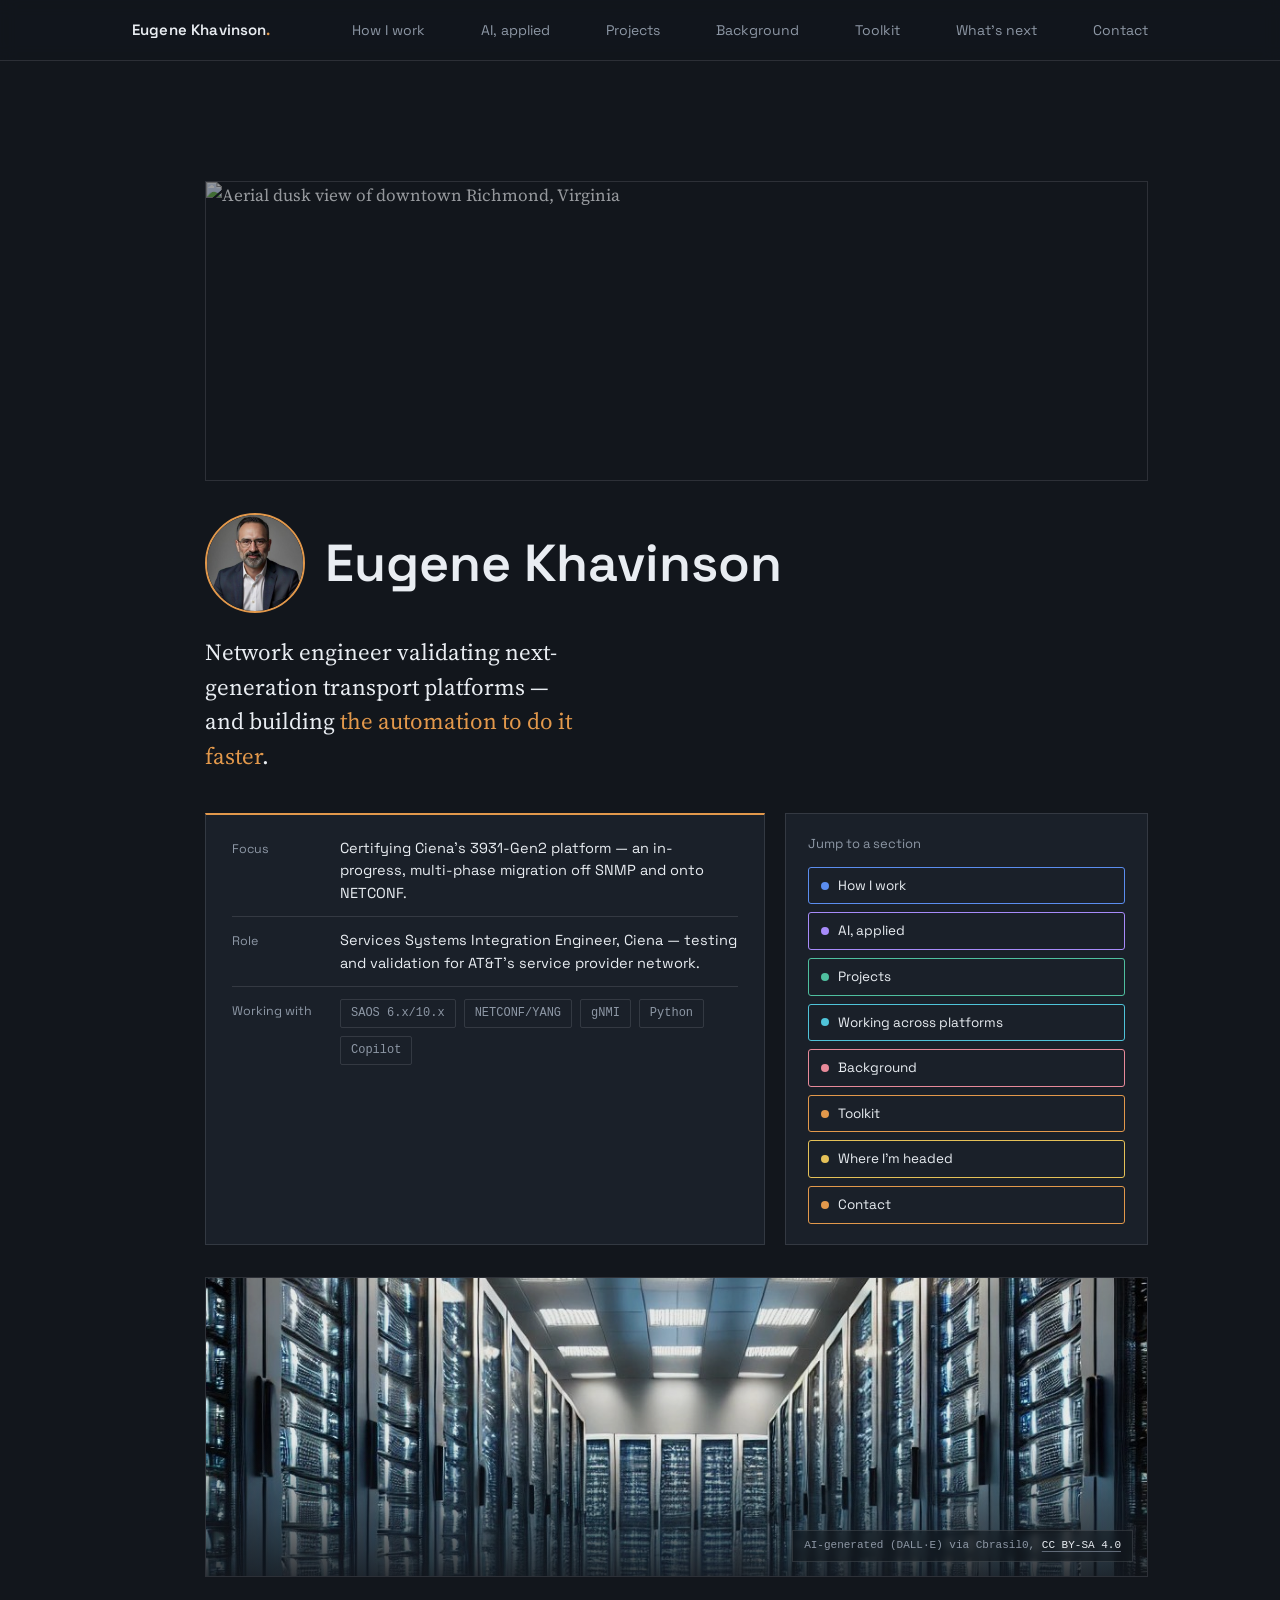
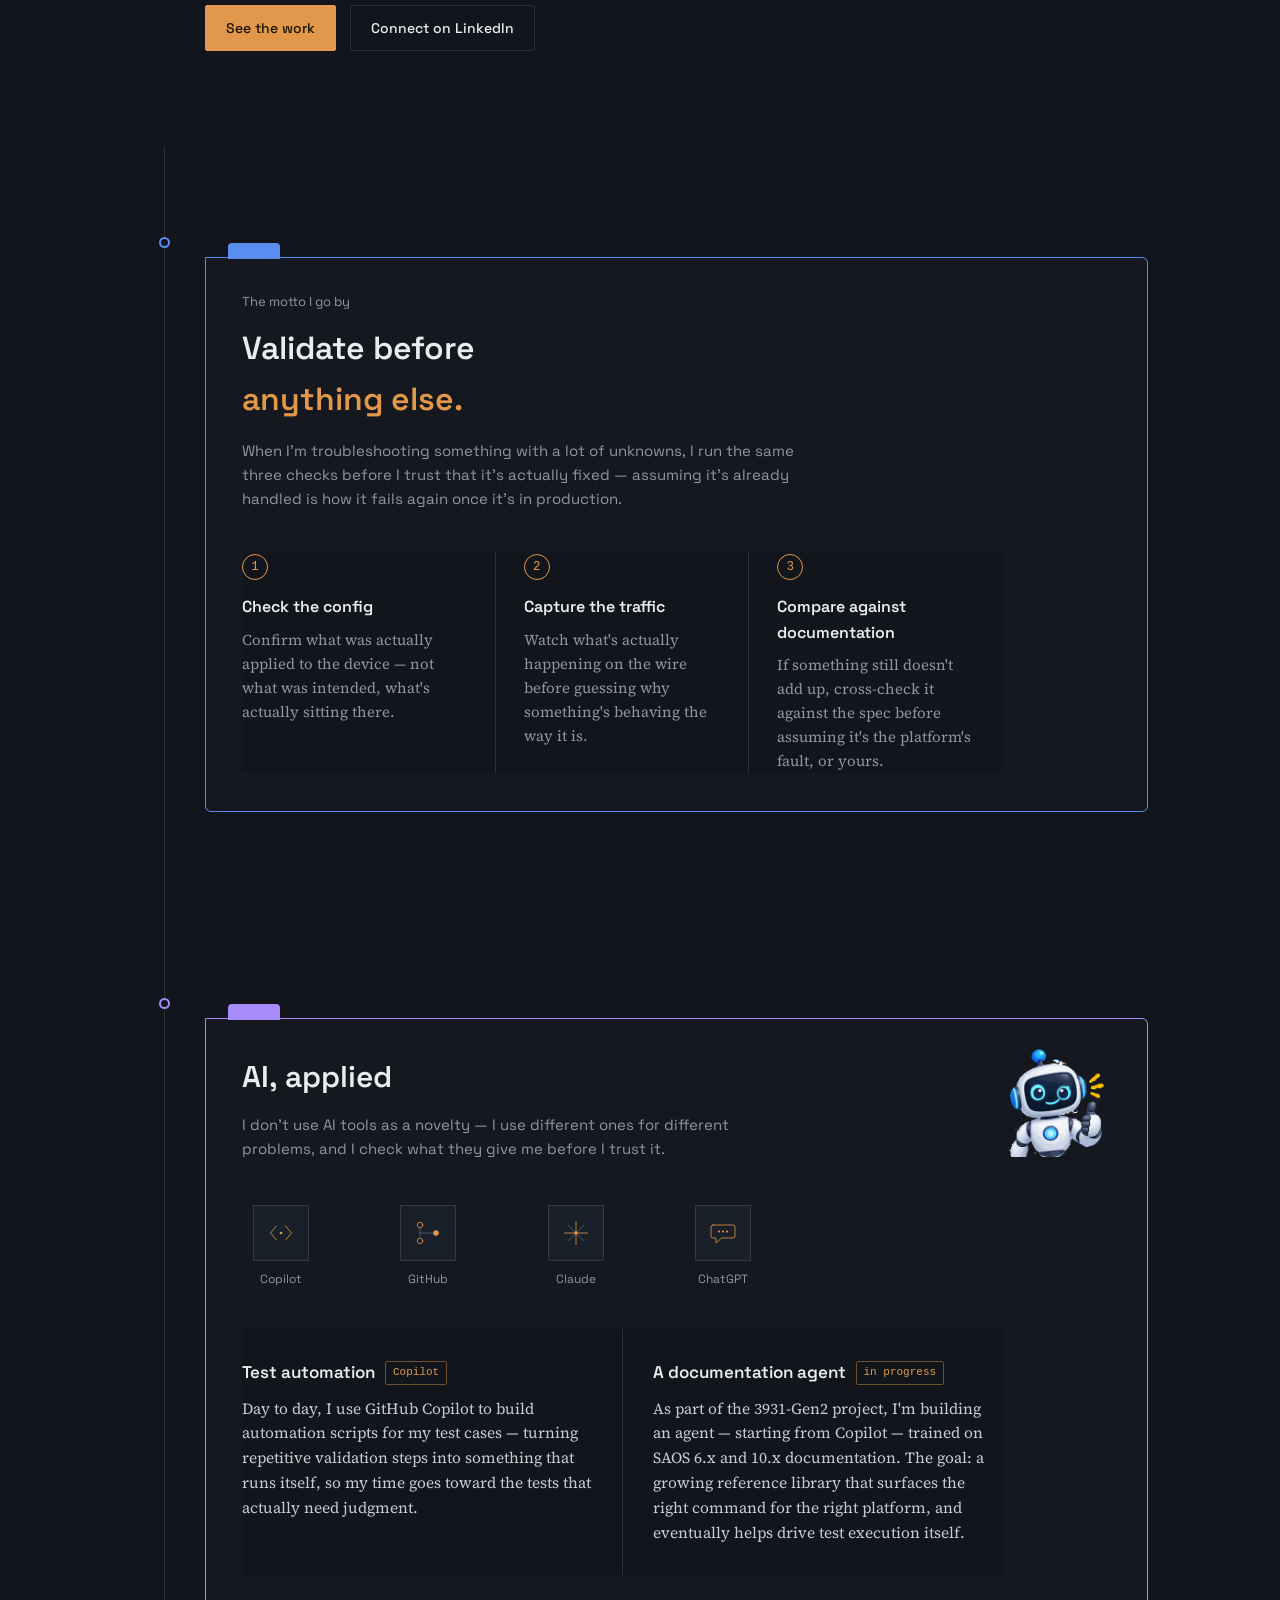
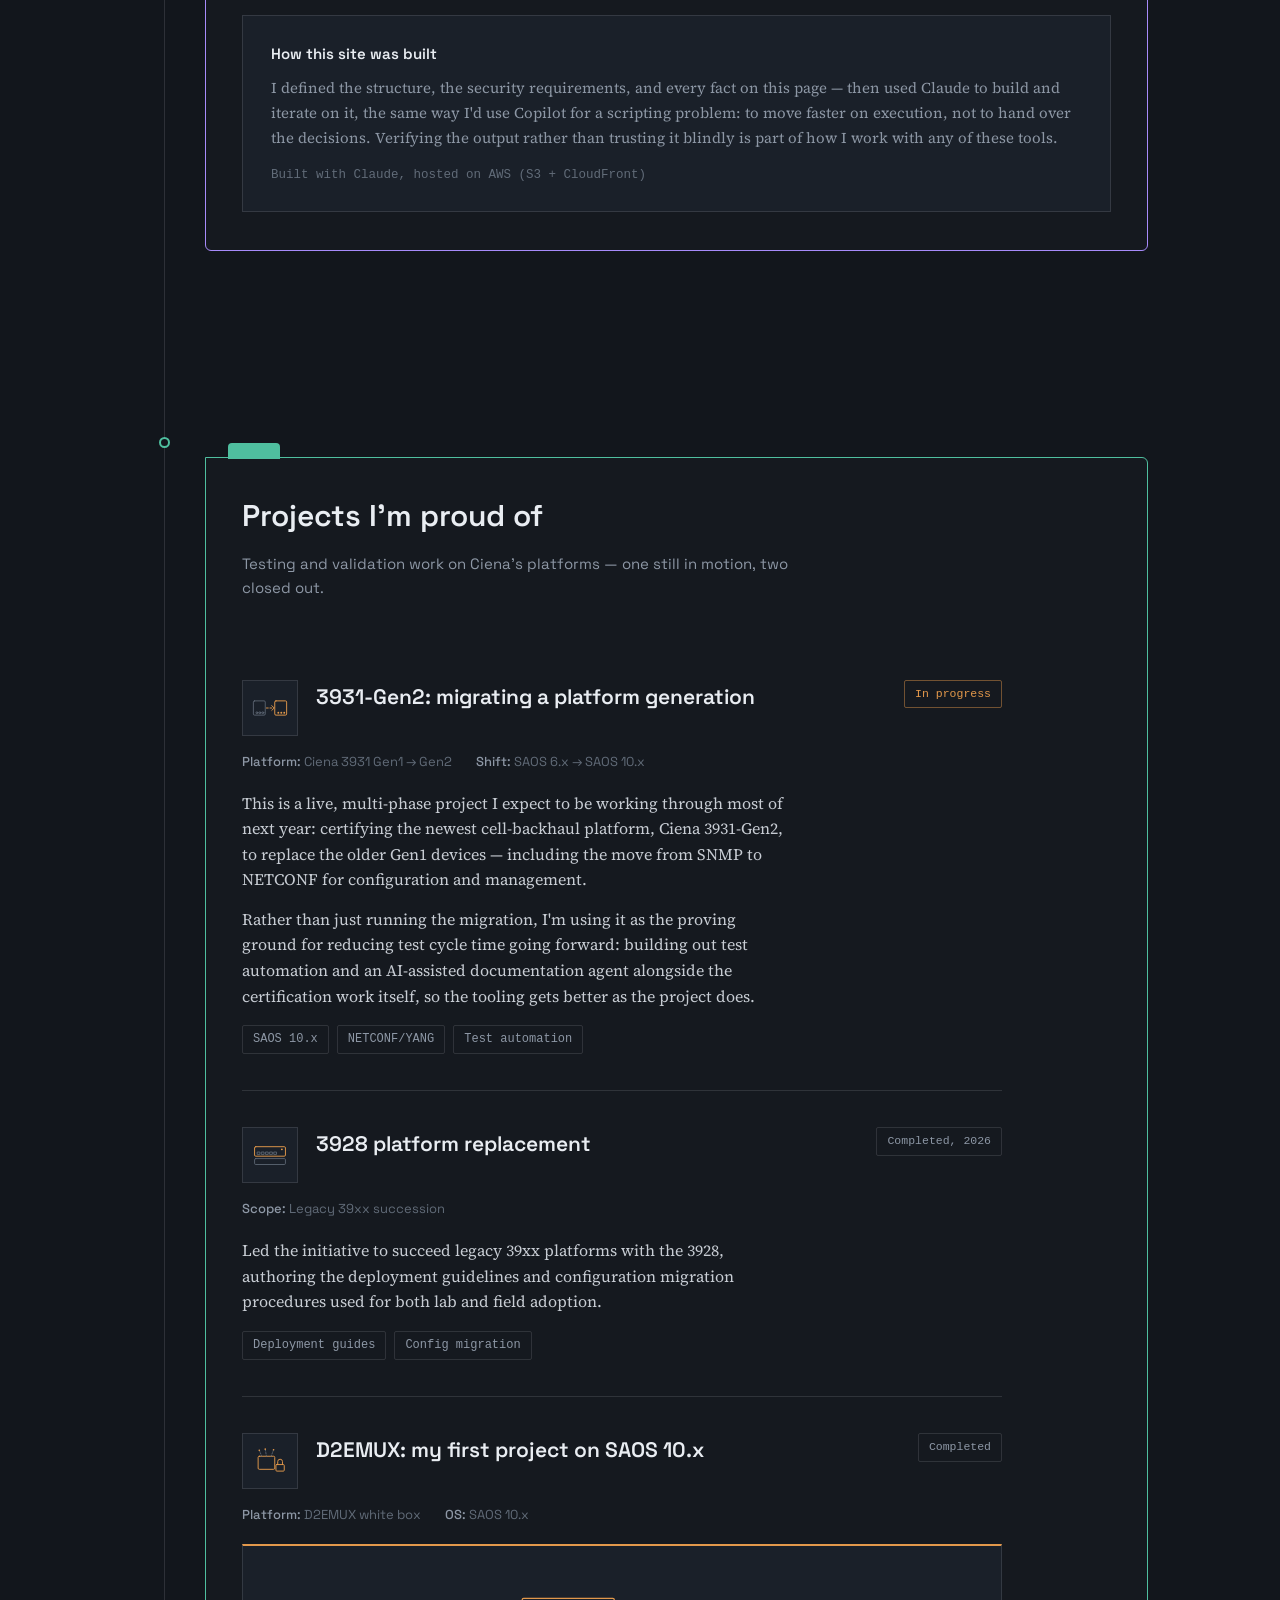
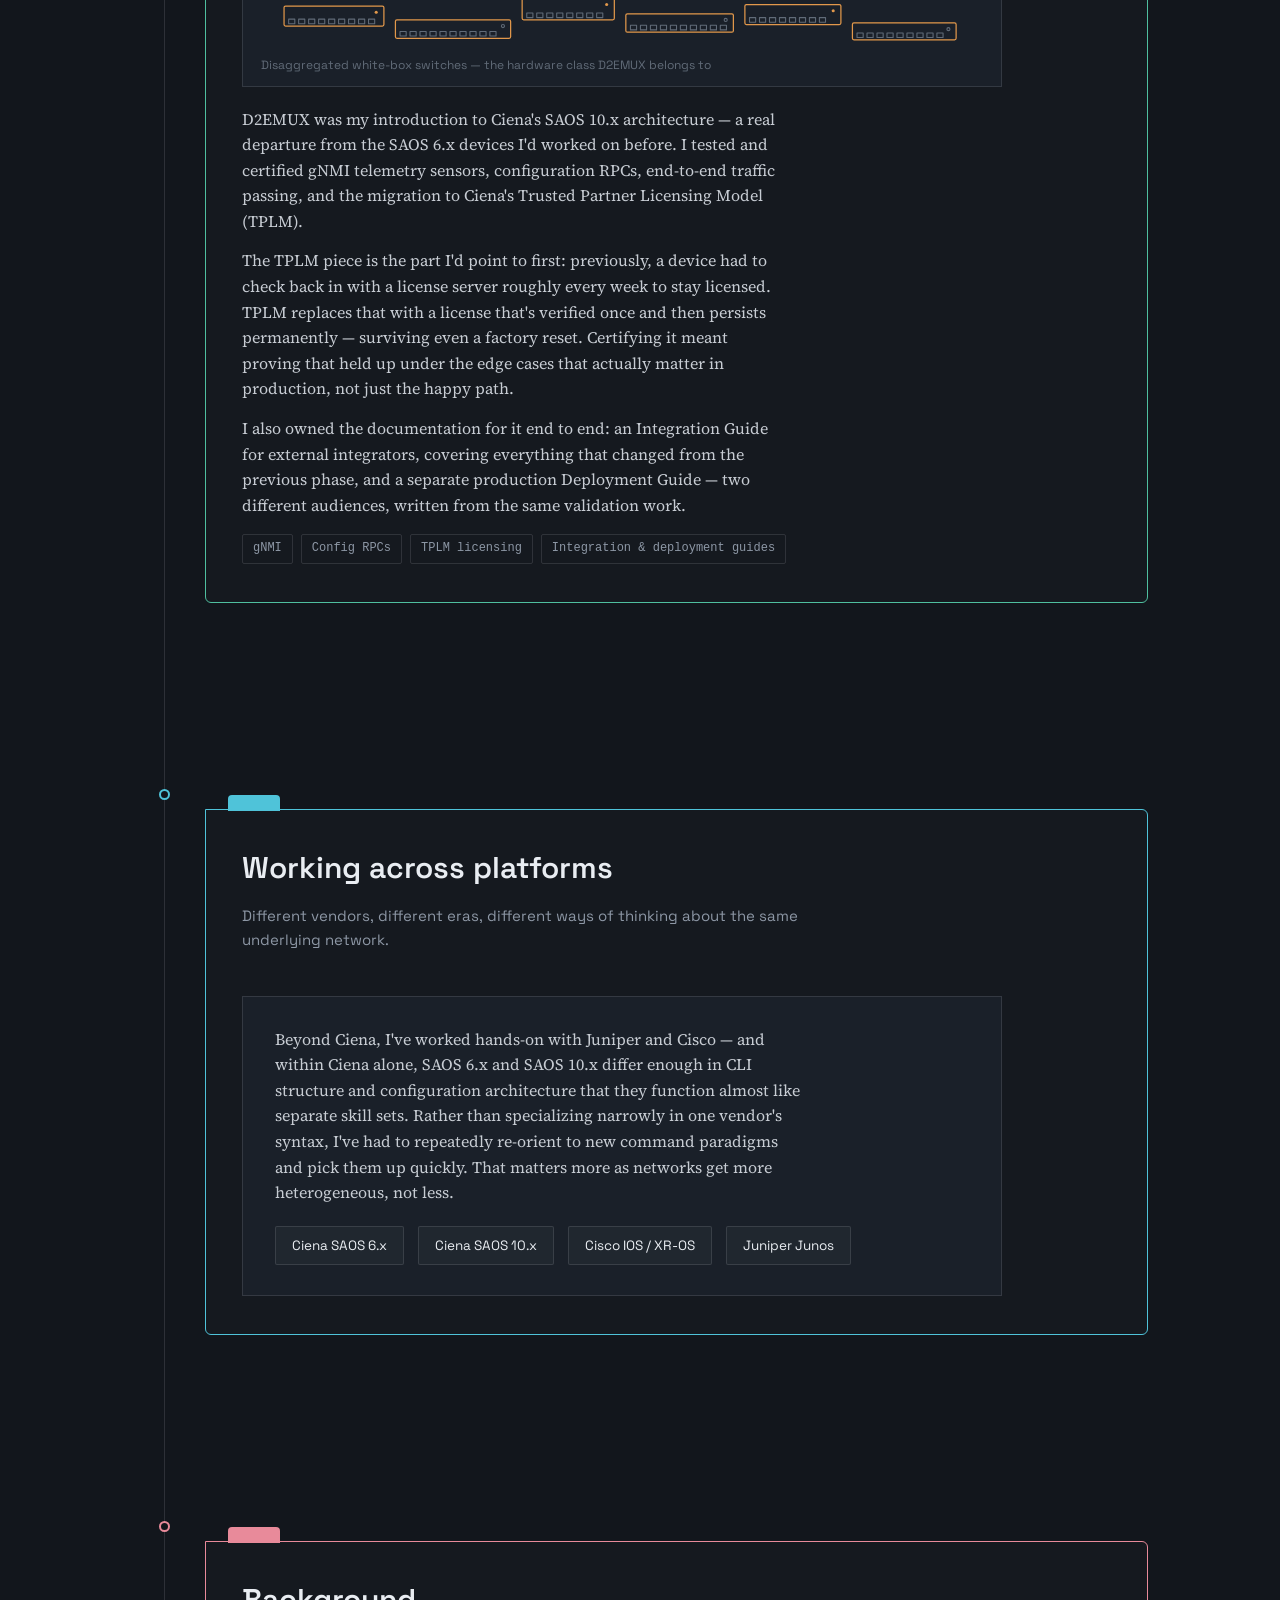
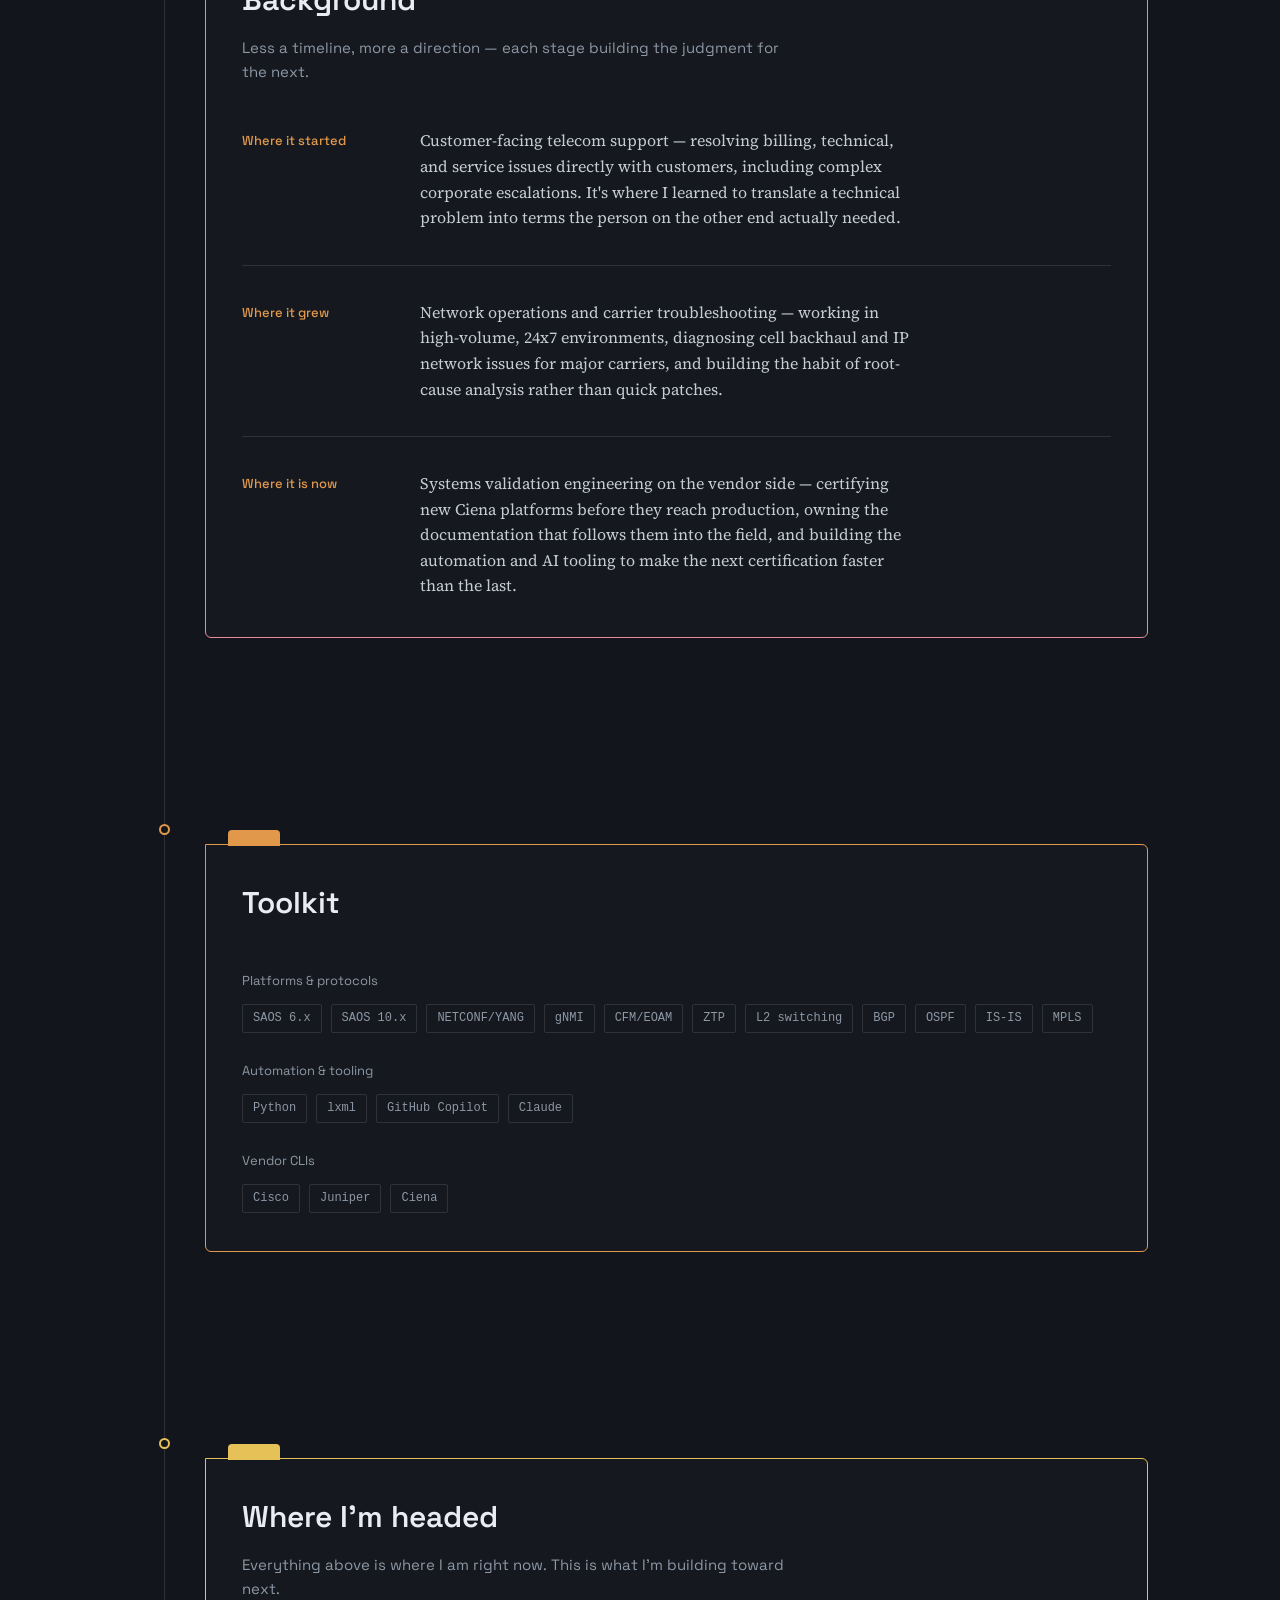
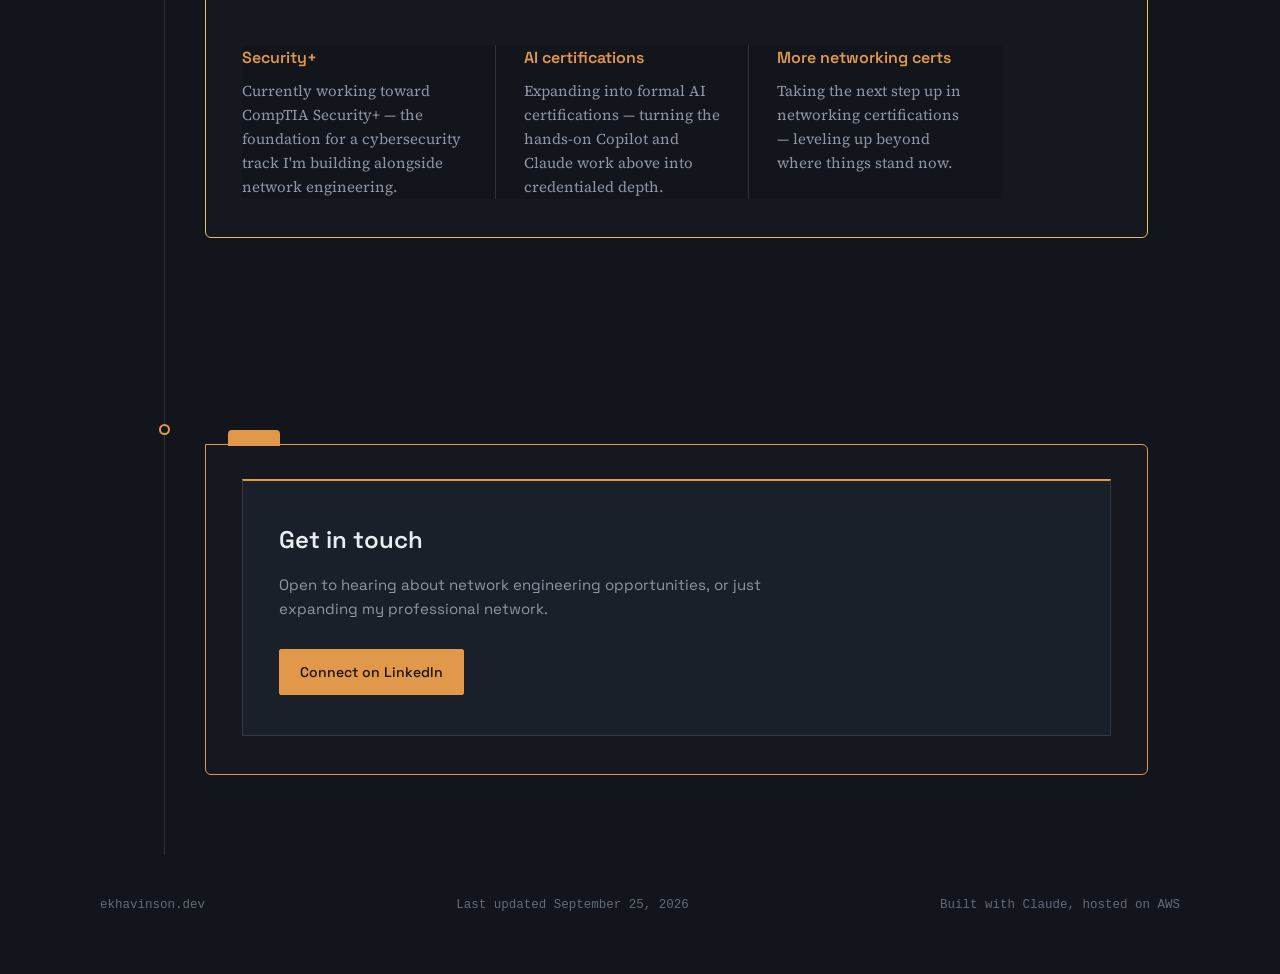
==== site/index.html @ c115f10e "Rename index.html to site/index.html" ====
<!DOCTYPE html>
<html lang="en">
<head>
<meta charset="UTF-8">
<meta name="viewport" content="width=device-width, initial-scale=1">
<title>Eugene Khavinson — Network Engineer</title>
<link rel="icon" href="data:image/svg+xml,%3Csvg xmlns='http://www.w3.org/2000/svg' viewBox='0 0 64 64'%3E%3Crect width='64' height='64' rx='12' fill='%2312161c'/%3E%3Ccircle cx='32' cy='32' r='13' fill='%23e2984b'/%3E%3C/svg%3E">
<meta name="description" content="Network engineer validating next-generation transport platforms, and building the automation and AI tooling to do it faster.">

<!-- Open Graph / social share preview -->
<meta property="og:type" content="website">
<meta property="og:url" content="https://ekhavinson.dev/">
<meta property="og:title" content="Eugene Khavinson — Network Engineer">
<meta property="og:description" content="Network engineer validating next-generation transport platforms, and building the automation and AI tooling to do it faster.">
<meta property="og:image" content="https://ekhavinson.dev/og-image.jpg">
<meta property="og:image:width" content="1200">
<meta property="og:image:height" content="630">
<meta name="twitter:card" content="summary_large_image">
<meta name="twitter:title" content="Eugene Khavinson — Network Engineer">
<meta name="twitter:description" content="Network engineer validating next-generation transport platforms, and building the automation and AI tooling to do it faster.">
<meta name="twitter:image" content="https://ekhavinson.dev/og-image.jpg">
<link rel="preconnect" href="https://fonts.googleapis.com">
<link rel="preconnect" href="https://fonts.gstatic.com" crossorigin>
<link href="https://fonts.googleapis.com/css2?family=Space+Grotesk:wght@400;500;600;700&family=Source+Serif+4:opsz,wght@8..60,400;8..60,500;8..60,600&display=swap" rel="stylesheet">
<style>
  :root{
    --bg:#12161c;
    --bg-panel:#1a2029;
    --bg-panel-2:#20272f;
    --text:#e9edf2;
    --muted:#8d97a5;
    --muted-dim:#616b78;
    --accent:#e2984b;
    --accent-soft:rgba(226,152,75,0.16);
    --accent-line:rgba(226,152,75,0.45);
    --line:rgba(233,237,242,0.12);
    --mono: ui-monospace, SFMono-Regular, "SF Mono", Menlo, Consolas, monospace;
    --serif: "Source Serif 4", Georgia, serif;
    --sans: "Space Grotesk", -apple-system, "Segoe UI", sans-serif;
  }

  *{box-sizing:border-box;}
  html{scroll-behavior:smooth;}
  body{
    margin:0;
    background:var(--bg);
    color:var(--text);
    font-family:var(--serif);
    font-size:17px;
    line-height:1.6;
    -webkit-font-smoothing:antialiased;
  }
  ::selection{background:var(--accent-soft); color:var(--text);}

  a{color:var(--text); text-decoration-color:var(--muted-dim); text-underline-offset:3px;}
  a:hover{text-decoration-color:var(--accent);}
  a:focus-visible, button:focus-visible{outline:2px solid var(--accent); outline-offset:3px;}

  h1,h2,h3,.sans{font-family:var(--sans);}

  .wrap{max-width:1080px; margin:0 auto; padding:0 32px;}

  /* ---------- Nav ---------- */
  header.site-nav{
    position:sticky; top:0; z-index:40;
    background:rgba(18,22,28,0.86);
    backdrop-filter:blur(8px);
    border-bottom:1px solid var(--line);
  }
  .nav-inner{
    max-width:1080px; margin:0 auto; padding:18px 32px;
    display:flex; align-items:center; justify-content:space-between;
  }
  .brand{font-family:var(--sans); font-weight:600; font-size:15px; letter-spacing:0.01em; color:var(--text);}
  .brand span{color:var(--accent);}
  nav.links{display:flex; gap:28px;}
  nav.links a{font-family:var(--sans); font-size:14px; color:var(--muted); text-decoration:none; transition:color .15s ease; margin-left:28px;}
  nav.links a:first-child{margin-left:0;}
  nav.links a:hover{color:var(--text);}
  .nav-toggle{display:none; background:none; border:1px solid var(--line); color:var(--text); border-radius:4px; padding:6px 10px; font-family:var(--sans); font-size:13px;}

  /* ---------- Rail layout ---------- */
  .rail-section{
    position:relative;
    padding:88px 0 96px 40px;
    margin-left:32px;
    border-left:1px solid var(--line);
  }
  .rail-section:last-of-type{padding-bottom:64px;}
  .hop{
    position:absolute; left:-6px; top:90px;
    width:11px; height:11px;
    background:var(--bg);
    border:2px solid var(--accent);
    border-radius:50%;
  }
  .rail-section.hero-section{border-left:1px solid transparent; padding-top:88px;}

  .hero-photo{
    position:relative; overflow:hidden;
    border:1px solid var(--line);
    height:clamp(170px,26vw,300px);
    margin-top:32px;
    margin-bottom:8px;
  }
  .hero-photo img{
    width:100%; height:100%; object-fit:cover; display:block;
    filter:saturate(0.82) brightness(0.82);
  }
  .hero-photo::after{
    content:""; position:absolute; inset:0;
    background:linear-gradient(180deg, rgba(18,22,28,0) 35%, rgba(18,22,28,0.88) 100%);
  }
  .hero-photo-tag{
    position:absolute; left:18px; bottom:16px; z-index:2;
    display:inline-flex; align-items:center;
    font-family:var(--mono); font-size:13px; color:var(--text);
    background:rgba(18,22,28,0.55); backdrop-filter:blur(3px);
    padding:7px 13px; border:1px solid var(--line);
  }
  .hero-photo-tag .dot{
    display:inline-block; width:7px; height:7px; border-radius:50%;
    background:var(--accent); margin-right:9px; position:relative; top:-1px;
    animation:pulse 2.4s ease-in-out infinite;
  }
  .hero-photo-credit{
    position:absolute; right:14px; bottom:14px; z-index:2;
    font-family:var(--mono); font-size:11px; color:var(--muted);
    background:rgba(18,22,28,0.55); backdrop-filter:blur(3px);
    padding:6px 11px; border:1px solid var(--line);
  }
  .hero-photo-credit a{color:var(--text); text-decoration-color:var(--muted-dim);}
  .hero-photo-credit a:hover{text-decoration-color:var(--accent);}

  .dc-photo{
    position:relative; overflow:hidden;
    border:1px solid var(--line);
    height:clamp(170px,26vw,300px);
    margin-top:32px; margin-bottom:8px;
  }
  .dc-photo img{width:100%; height:100%; object-fit:cover; display:block; filter:saturate(0.95) brightness(0.92);}
  .dc-photo::after{
    content:""; position:absolute; inset:0;
    background:linear-gradient(180deg, rgba(18,22,28,0) 55%, rgba(18,22,28,0.85) 100%);
  }
  .dc-photo .hero-photo-credit{right:14px; bottom:14px; left:auto;}

  /* ---------- Richmond thumbnail + live clock ---------- */
  /* ---------- Hero photo row: Richmond + headshot, paired ---------- */
  .hero-photo{
    position:relative; overflow:hidden;
    border:1px solid var(--line);
    height:clamp(170px,26vw,300px);
    margin-bottom:32px;
  }
  .hero-photo img{width:100%; height:100%; object-fit:cover; display:block; filter:saturate(0.82) brightness(0.82);}
  .hero-photo::after{
    content:""; position:absolute; inset:0;
    background:linear-gradient(180deg, rgba(18,22,28,0.3) 0%, rgba(18,22,28,0) 25%, rgba(18,22,28,0) 60%, rgba(18,22,28,0.88) 100%);
  }
  .richmond-tag{
    position:absolute; left:14px; bottom:14px; z-index:2;
    display:inline-flex; align-items:center;
    font-family:var(--mono); font-size:13px; color:var(--text);
    background:rgba(18,22,28,0.55); backdrop-filter:blur(3px);
    padding:7px 13px; border:1px solid var(--line);
  }
  .richmond-tag .dot{
    display:inline-block; width:7px; height:7px; border-radius:50%;
    background:var(--accent); margin-right:9px; position:relative; top:-1px;
    animation:pulse 2.4s ease-in-out infinite;
  }
  .clock-widget{position:absolute; left:14px; top:14px; z-index:2; text-align:left; font-family:var(--mono); line-height:1.4;}
  .clock-date{font-size:11px; color:var(--muted);}
  .clock-time{font-size:16px; color:var(--accent); font-weight:600;}
  .hero-photo-credit{
    position:absolute; right:14px; bottom:14px; z-index:2;
    font-family:var(--mono); font-size:11px; color:var(--muted);
    background:rgba(18,22,28,0.55); backdrop-filter:blur(3px);
    padding:6px 11px; border:1px solid var(--line);
  }
  .hero-photo-credit a{color:var(--text); text-decoration-color:var(--muted-dim);}
  .hero-photo-credit a:hover{text-decoration-color:var(--accent);}

  .hero-identity{display:flex; align-items:center; gap:20px; margin-bottom:22px;}
  .headshot{
    width:100px; height:100px; border-radius:50%;
    object-fit:cover; border:2px solid var(--accent);
    flex-shrink:0;
  }
  .hero-identity .hero-name{margin:0;}

  @media (max-width:760px){
    .rail-section{margin-left:16px; padding-left:24px; padding-top:64px; padding-bottom:64px;}
    .hop{top:66px;}
  }

  /* ---------- Hero ---------- */
  .hero-eyebrow{
    font-family:var(--mono); font-size:13px; color:var(--muted);
    margin:0 0 18px 0;
  }
  .hero-eyebrow .dot{
    display:inline-block; width:7px; height:7px; border-radius:50%;
    background:var(--accent); margin-right:9px; position:relative; top:-1px;
    animation:pulse 2.4s ease-in-out infinite;
  }
  @keyframes pulse{
    0%,100%{box-shadow:0 0 0 0 var(--accent-soft);}
    50%{box-shadow:0 0 0 6px transparent;}
  }
  h1.hero-name{
    font-size:clamp(34px,5.4vw,52px);
    line-height:1.08;
    margin:0 0 22px 0;
    font-weight:600;
    max-width:14ch;
  }
  .hero-role{
    font-family:var(--serif);
    font-size:clamp(19px,2.4vw,23px);
    color:var(--text);
    max-width:34ch;
    margin:0 0 40px 0;
    line-height:1.5;
  }
  .hero-role em{font-style:normal; color:var(--accent);}

  .status-panel{
    background:var(--bg-panel);
    border:1px solid var(--line);
    border-top:2px solid var(--accent);
    max-width:560px;
    flex-shrink:0;
    padding:22px 26px;
  }
  .status-row{
    display:flex; gap:20px;
    padding:12px 0;
    border-bottom:1px solid var(--line);
  }
  .status-row:last-child{border-bottom:none; padding-bottom:0;}
  .status-row:first-child{padding-top:0;}
  .status-label{
    font-family:var(--sans); font-size:12.5px; color:var(--muted);
    width:88px; flex-shrink:0; padding-top:2px;
  }
  .status-value{font-family:var(--sans); font-size:14.5px; color:var(--text); line-height:1.55;}
  .status-value .mono{font-family:var(--mono); font-size:13px; color:var(--muted);}

  .hero-links{margin-top:28px; display:flex; gap:14px; flex-wrap:wrap;}
  .btn{
    font-family:var(--sans); font-size:14px; font-weight:500;
    padding:11px 20px; border-radius:2px;
    text-decoration:none; display:inline-block;
    border:1px solid var(--line);
    color:var(--text);
    transition:border-color .15s ease, background .15s ease;
  }
  .btn:hover{border-color:var(--accent); text-decoration:none;}
  .btn.primary{background:var(--accent); border-color:var(--accent); color:#1a1305;}
  .btn.primary:hover{background:#eaa661;}

  /* ---------- Section heads ---------- */
  .section-head{margin-bottom:44px;}
  .section-head h2{
    font-size:clamp(24px,3vw,30px);
    margin:0 0 12px 0;
    font-weight:600;
  }
  .section-head p{
    color:var(--muted); font-family:var(--sans); font-size:15px;
    max-width:56ch; margin:0; line-height:1.6;
  }

  /* ---------- AI section ---------- */
  .ai-grid{display:grid; grid-template-columns:1fr 1fr; gap:1px; background:var(--line); max-width:760px;}

  .tools-row{display:flex; gap:26px; flex-wrap:wrap; justify-content:space-between; margin-bottom:40px; max-width:520px;}
  .section-head-row{display:flex; justify-content:space-between; align-items:flex-start; gap:20px;}
  .bot-mascot{width:110px; height:110px; flex-shrink:0; margin-top:-6px;}
  .bot-mascot img{width:100%; height:100%; object-fit:contain; display:block;}
  @keyframes bot-bob{0%,100%{transform:translateY(0);} 50%{transform:translateY(-4px);}}
  .bot-antenna{transform-box:fill-box; transform-origin:bottom center; animation:bot-sway 2.6s ease-in-out infinite;}
  @keyframes bot-sway{0%,100%{transform:rotate(-6deg);} 50%{transform:rotate(6deg);}}
  .bot-eye{transform-box:fill-box; transform-origin:center; animation:bot-blink 4.2s ease-in-out infinite;}
  .bot-eye.eye-r{animation-delay:0.06s;}
  @keyframes bot-blink{0%,88%,100%{transform:scaleY(1);} 93%{transform:scaleY(0.12);}}

  .tool-item{display:flex; flex-direction:column; align-items:center; gap:9px; width:78px; position:relative;}
  .tool-icon{
    width:56px; height:56px; border:1px solid var(--line);
    background:var(--bg-panel); padding:11px;
    transition:transform .15s ease, border-color .15s ease;
  }
  .tool-icon svg{width:100%; height:100%; display:block;}
  .tool-label{font-family:var(--sans); font-size:12px; color:var(--muted); text-align:center;}
  .tool-item::after{
    content:attr(data-tip);
    position:absolute; top:100%; left:50%; margin-top:10px;
    transform:translate(-50%,4px); width:max-content; max-width:150px;
    background:var(--bg-panel); border:1px solid var(--accent-line);
    color:var(--text); font-family:var(--sans); font-size:11.5px; line-height:1.4;
    padding:7px 10px; text-align:center;
    opacity:0; pointer-events:none; z-index:5;
    transition:opacity .18s ease, transform .18s ease;
  }
  .tool-item:hover::after{opacity:1; transform:translate(-50%,0);}
  .tool-item:hover .tool-icon{
    border-color:var(--accent);
    animation:tool-wiggle .4s ease;
  }
  @keyframes tool-wiggle{
    0%,100%{transform:rotate(0);}
    25%{transform:rotate(-7deg);}
    75%{transform:rotate(7deg);}
  }
  @media (max-width:760px){.ai-grid{grid-template-columns:1fr;}}
  .ai-card{background:var(--bg); padding:30px 30px 30px 0;}
  .ai-grid .ai-card:nth-child(odd){padding-right:30px;}
  .ai-grid .ai-card:nth-child(even){padding-left:30px; padding-right:0;}
  @media (max-width:760px){
    .ai-grid .ai-card{padding:26px 0 !important;}
    .ai-grid .ai-card:first-child{padding-top:0 !important;}
  }
  .ai-card h3{font-size:17px; margin:0 0 10px 0; font-weight:600; display:flex; align-items:center; gap:10px;}
  .ai-card h3 .tag{
    font-family:var(--mono); font-size:11px; color:var(--accent);
    border:1px solid var(--accent-line); padding:2px 7px; border-radius:2px;
    font-weight:400;
  }
  .ai-card p{margin:0 0 10px 0; font-size:15.5px; color:#c7ccd3;}
  .ai-card p:last-child{margin-bottom:0;}

  .built-with{
    margin-top:40px;
    background:var(--bg-panel);
    border:1px solid var(--line);
    padding:26px 28px;
  }
  .built-with h3{font-size:15px; margin:0 0 10px 0; font-family:var(--sans); color:var(--text); font-weight:600;}
  .built-with p{margin:0; font-size:15px; color:var(--muted); line-height:1.65;}
  .built-with .stack-line{
    margin-top:14px; font-family:var(--mono); font-size:12.5px; color:var(--muted-dim);
  }

  /* ---------- Case studies ---------- */
  .case{
    padding:36px 0;
    border-bottom:1px solid var(--line);
    max-width:760px;
  }
  .case:first-of-type{padding-top:0;}
  .case:last-of-type{border-bottom:none; padding-bottom:0;}
  .case-head{display:flex; justify-content:space-between; align-items:flex-start; gap:20px; margin-bottom:16px; flex-wrap:wrap;}
  .case h3{font-size:21px; margin:0; font-weight:600;}
  .case-status{
    font-family:var(--mono); font-size:11.5px; padding:4px 10px;
    border:1px solid var(--line); color:var(--muted); white-space:nowrap; border-radius:2px;
  }
  .case-status.live{color:var(--accent); border-color:var(--accent-line);}
  .case-meta{
    display:flex; gap:24px; flex-wrap:wrap;
    font-family:var(--sans); font-size:13px; color:var(--muted-dim);
    margin-bottom:18px;
  }
  .case-meta span b{color:var(--muted); font-weight:500;}
  .case p{margin:0 0 14px 0; font-size:16px; color:#c7ccd3; max-width:68ch;}
  .case p:last-child{margin-bottom:0;}
  .case ul{margin:0 0 14px 0; padding-left:20px; color:#c7ccd3; max-width:68ch;}
  .case li{margin-bottom:8px; font-size:16px;}
  .tags{display:flex; flex-wrap:wrap; gap:8px; margin-top:16px;}
  .tag-chip{
    font-family:var(--mono); font-size:12px; color:var(--muted);
    border:1px solid var(--line); padding:4px 10px; border-radius:2px;
  }

  /* ---------- CLI fluency ---------- */
  .cli-panel{
    background:var(--bg-panel); border:1px solid var(--line);
    padding:30px 32px; max-width:760px;
  }
  .cli-panel p{margin:0 0 20px 0; font-size:16px; color:#c7ccd3; max-width:66ch;}
  .cli-row{display:flex; gap:14px; flex-wrap:wrap;}
  .cli-pill{
    font-family:var(--sans); font-size:13.5px; color:var(--text);
    background:var(--bg-panel-2); border:1px solid var(--line);
    padding:8px 16px; border-radius:2px;
  }
  .cli-pill .mono{font-family:var(--mono); font-size:12px; color:var(--accent); margin-left:6px;}

  /* ---------- Background ---------- */
  .arc{position:relative;}
  .arc-item{
    display:flex; gap:28px;
    padding-bottom:34px; margin-bottom:34px;
    border-bottom:1px solid var(--line);
  }
  .arc-item:last-child{border-bottom:none; margin-bottom:0; padding-bottom:0;}
  .arc-label{
    font-family:var(--sans); font-size:13px; color:var(--accent);
    width:150px; flex-shrink:0; padding-top:3px; font-weight:500;
  }
  .arc-body p{margin:0; font-size:16px; color:#c7ccd3; max-width:62ch;}
  @media (max-width:600px){
    .arc-item{flex-direction:column; gap:8px;}
    .arc-label{width:auto;}
  }

  /* ---------- Toolkit ---------- */
  .toolkit-group{margin-bottom:28px;}
  .toolkit-group:last-child{margin-bottom:0;}
  .toolkit-title{font-family:var(--sans); font-size:13px; color:var(--muted); margin:0 0 12px 0;}
  .toolkit-tags{display:flex; flex-wrap:wrap; gap:9px;}

  /* ---------- Where I'm headed ---------- */
  .goals-grid{display:grid; grid-template-columns:repeat(3,1fr); gap:1px; background:var(--line); max-width:760px;}
  @media (max-width:760px){.goals-grid{grid-template-columns:1fr;}}
  .goal-item{background:var(--bg); padding:0 28px 0 0;}
  .goals-grid .goal-item:not(:first-child){padding-left:28px;}
  @media (max-width:760px){
    .goal-item{padding:24px 0 !important;}
    .goal-item:first-child{padding-top:0 !important;}
    .goal-item:last-child{padding-bottom:0 !important;}
  }
  .goal-item h3{font-size:16px; margin:0 0 8px 0; font-weight:600; color:var(--accent);}
  .goal-item p{margin:0; font-size:15px; color:var(--muted); line-height:1.6;}

  /* ---------- Method / motto ---------- */
  .motto-label{font-family:var(--sans); font-size:13px; color:var(--muted); margin:0 0 10px 0;}
  .motto{
    font-family:var(--sans); font-weight:600;
    font-size:clamp(24px,3.4vw,32px);
    color:var(--text); margin:0 0 14px 0; max-width:16ch;
  }
  .motto .accent{color:var(--accent);}
  .method-intro{color:var(--muted); font-family:var(--sans); font-size:15px; max-width:56ch; margin:0 0 40px 0; line-height:1.6;}
  .method-steps{display:grid; grid-template-columns:repeat(3,1fr); gap:1px; background:var(--line); max-width:760px;}
  @media (max-width:760px){.method-steps{grid-template-columns:1fr;}}
  .method-step{background:var(--bg); padding:0 28px 0 0;}
  .method-steps .method-step:not(:first-child){padding-left:28px;}
  @media (max-width:760px){
    .method-step{padding:26px 0 !important;}
    .method-step:first-child{padding-top:0 !important;}
    .method-step:last-child{padding-bottom:0 !important;}
  }
  .step-num{
    display:inline-flex; align-items:center; justify-content:center;
    width:26px; height:26px; border-radius:50%;
    border:1.5px solid var(--accent); color:var(--accent);
    font-family:var(--mono); font-size:12.5px;
    margin-bottom:14px;
  }
  .method-step h3{font-size:16px; margin:0 0 8px 0; font-weight:600;}
  .method-step p{margin:0; font-size:15px; color:var(--muted); line-height:1.6;}

  /* ---------- Case study icons ---------- */
  .case-top{display:flex; gap:18px; align-items:flex-start; margin-bottom:16px;}
  .case-icon{
    flex-shrink:0; width:56px; height:56px;
    border:1px solid var(--line); background:var(--bg-panel);
    padding:8px;
  }
  .case-icon svg{width:100%; height:100%; display:block;}
  .icon-stroke{stroke:var(--accent); stroke-width:1.6; fill:none; stroke-linecap:round; stroke-linejoin:round;}
  .icon-stroke-dim{stroke:var(--muted-dim); stroke-width:1.4; fill:none; stroke-linecap:round; stroke-linejoin:round;}
  .icon-dot{fill:var(--accent);}

  /* ---------- Folder-tab section colors ---------- */
  .rail-section[data-tab]{--tab-color:var(--accent);}
  .rail-section[data-tab] .hop{border-color:var(--tab-color);}
  .rail-section[data-tab="blue"]{--tab-color:#5B8DEF;}
  .rail-section[data-tab="violet"]{--tab-color:#A78BFA;}
  .rail-section[data-tab="teal"]{--tab-color:#4FBF9F;}
  .rail-section[data-tab="cyan"]{--tab-color:#4FC3D9;}
  .rail-section[data-tab="rose"]{--tab-color:#E88A9A;}
  .rail-section[data-tab="copper"]{--tab-color:#E2984B;}
  .rail-section[data-tab="gold"]{--tab-color:#E5C158;}

  .tab-frame{
    position:relative;
    border:1px solid var(--tab-color);
    border-radius:0 6px 6px 6px;
    background:rgba(255,255,255,0.012);
    padding:34px 36px 38px;
    margin-top:22px;
  }
  .tab-frame::before{
    content:"";
    position:absolute; left:22px; top:-15px;
    width:52px; height:16px;
    background:var(--tab-color);
    border-radius:4px 4px 0 0;
  }
  @media (max-width:760px){
    .tab-frame{padding:26px 22px 30px;}
  }

  .status-row-wrap{display:flex; gap:20px; align-items:stretch; flex-wrap:wrap; margin-bottom:8px;}

  .toc-box{
    border:1px solid var(--line); background:var(--bg-panel);
    padding:20px 22px; flex:1; min-width:240px;
  }
  .toc-label{font-family:var(--sans); font-size:13px; color:var(--muted); margin:0 0 12px 0;}
  .toc-links{display:flex; flex-direction:column; gap:8px;}
  .toc-link{
    display:flex; align-items:center; gap:9px;
    font-family:var(--sans); font-size:13.5px; color:var(--text);
    text-decoration:none; border:1px solid var(--tab-color);
    padding:7px 12px; border-radius:3px;
    transition:background .15s ease;
  }
  .toc-link:hover{background:rgba(255,255,255,0.05);}
  .toc-dot{width:8px; height:8px; border-radius:50%; background:var(--tab-color); flex-shrink:0;}

  .case-top .case-head{flex:1; margin-bottom:0;}

  .whitebox-graphic{
    background:var(--bg-panel); border:1px solid var(--line); border-top:2px solid var(--accent);
    padding:14px 18px 10px; margin:4px 0 20px 0; overflow:hidden;
  }
  .whitebox-graphic svg{width:100%; height:auto; display:block;}
  .whitebox-caption{font-family:var(--sans); font-size:12px; color:var(--muted-dim); margin-top:8px;}

  /* ---------- Footer / contact ---------- */
  .contact-panel{
    background:var(--bg-panel); border:1px solid var(--line); border-top:2px solid var(--accent);
    padding:40px 36px;
  }
  .contact-panel h2{font-size:24px; margin:0 0 14px 0; font-weight:600;}
  .contact-panel p{font-family:var(--sans); color:var(--muted); font-size:15px; max-width:52ch; margin:0 0 26px 0; line-height:1.6;}

  footer{
    padding:40px 32px 60px;
    text-align:left;
  }
  .footer-inner{max-width:1080px; margin:0 auto; display:flex; justify-content:space-between; align-items:center; flex-wrap:wrap; gap:12px;}
  .footer-note{font-family:var(--mono); font-size:12.5px; color:var(--muted-dim);}

  @media (prefers-reduced-motion: reduce){
    *{animation-duration:0.001ms !important; animation-iteration-count:1 !important; scroll-behavior:auto !important;}
  }

  @media (max-width:640px){
    .wrap{padding:0 20px;}
    .nav-inner{padding:16px 20px;}
    nav.links{display:none;}
  }
</style>
</head>
<body>

<header class="site-nav">
  <div class="nav-inner">
    <div class="brand">Eugene Khavinson<span>.</span></div>
    <nav class="links">
      <a href="#method">How I work</a>
      <a href="#ai">AI, applied</a>
      <a href="#work">Projects</a>
      <a href="#background">Background</a>
      <a href="#toolkit">Toolkit</a>
      <a href="#next">What's next</a>
      <a href="#contact">Contact</a>
    </nav>
  </div>
</header>

<div class="wrap">

  <!-- HERO -->
  <section class="rail-section hero-section">
    <div class="hero-photo">
      <img src="richmond-hero.jpg" alt="Aerial dusk view of downtown Richmond, Virginia">
    </div>

    <div class="hero-content">
      <div class="hero-identity">
        <img class="headshot" src="headshot.jpg" alt="Eugene Khavinson">
        <h1 class="hero-name">Eugene Khavinson</h1>
      </div>
      <p class="hero-role">Network engineer validating next-generation transport platforms — and building <em>the automation to do it faster</em>.</p>

      <div class="status-row-wrap">
        <div class="status-panel">
          <div class="status-row">
            <div class="status-label">Focus</div>
            <div class="status-value">Certifying Ciena's 3931-Gen2 platform — an in-progress, multi-phase migration off SNMP and onto NETCONF.</div>
          </div>
          <div class="status-row">
            <div class="status-label">Role</div>
            <div class="status-value">Services Systems Integration Engineer, Ciena — testing and validation for AT&amp;T's service provider network.</div>
          </div>
          <div class="status-row">
            <div class="status-label">Working with</div>
            <div class="status-value">
              <div class="tags" style="margin-top:0;">
                <span class="tag-chip">SAOS 6.x/10.x</span>
                <span class="tag-chip">NETCONF/YANG</span>
                <span class="tag-chip">gNMI</span>
                <span class="tag-chip">Python</span>
                <span class="tag-chip">Copilot</span>
              </div>
            </div>
          </div>
        </div>

        <div class="toc-box">
          <p class="toc-label">Jump to a section</p>
          <div class="toc-links">
            <a class="toc-link" href="#method" style="--tab-color:#5B8DEF"><span class="toc-dot"></span>How I work</a>
            <a class="toc-link" href="#ai" style="--tab-color:#A78BFA"><span class="toc-dot"></span>AI, applied</a>
            <a class="toc-link" href="#work" style="--tab-color:#4FBF9F"><span class="toc-dot"></span>Projects</a>
            <a class="toc-link" href="#platforms" style="--tab-color:#4FC3D9"><span class="toc-dot"></span>Working across platforms</a>
            <a class="toc-link" href="#background" style="--tab-color:#E88A9A"><span class="toc-dot"></span>Background</a>
            <a class="toc-link" href="#toolkit" style="--tab-color:#E2984B"><span class="toc-dot"></span>Toolkit</a>
            <a class="toc-link" href="#next" style="--tab-color:#E5C158"><span class="toc-dot"></span>Where I'm headed</a>
            <a class="toc-link" href="#contact" style="--tab-color:#E2984B"><span class="toc-dot"></span>Contact</a>
          </div>
        </div>
      </div>

      <div class="dc-photo">
        <img src="datacenter-aisle.jpg" alt="AI-generated illustrative rendering of a modern data center server aisle" loading="lazy">
        <span class="hero-photo-credit">AI-generated (DALL·E) via Cbrasil0, <a href="https://creativecommons.org/licenses/by-sa/4.0/" target="_blank" rel="noopener">CC BY-SA 4.0</a></span>
      </div>

      <div class="hero-links">
        <a class="btn primary" href="#work">See the work</a>
        <a class="btn" href="https://www.linkedin.com/in/eugene-khavinson/" target="_blank" rel="noopener">Connect on LinkedIn</a>
      </div>
    </div>
  </section>

  <!-- METHOD / MOTTO -->
  <section class="rail-section" id="method" data-tab="blue">
    <span class="hop"></span>
    <div class="tab-frame">
    <p class="motto-label">The motto I go by</p>
    <p class="motto">Validate before <span class="accent">anything else.</span></p>
    <p class="method-intro">When I'm troubleshooting something with a lot of unknowns, I run the same three checks before I trust that it's actually fixed — assuming it's already handled is how it fails again once it's in production.</p>
    <div class="method-steps">
      <div class="method-step">
        <span class="step-num">1</span>
        <h3>Check the config</h3>
        <p>Confirm what was actually applied to the device — not what was intended, what's actually sitting there.</p>
      </div>
      <div class="method-step">
        <span class="step-num">2</span>
        <h3>Capture the traffic</h3>
        <p>Watch what's actually happening on the wire before guessing why something's behaving the way it is.</p>
      </div>
      <div class="method-step">
        <span class="step-num">3</span>
        <h3>Compare against documentation</h3>
        <p>If something still doesn't add up, cross-check it against the spec before assuming it's the platform's fault, or yours.</p>
      </div>
    </div>
  
    </div></section>

  <!-- AI, APPLIED -->
  <section class="rail-section" id="ai" data-tab="violet">
    <span class="hop"></span>
    <div class="tab-frame">
    <div class="section-head-row">
      <div class="section-head" style="margin-bottom:0;">
        <h2>AI, applied</h2>
        <p>I don't use AI tools as a novelty — I use different ones for different problems, and I check what they give me before I trust it.</p>
      </div>
      <div class="bot-mascot" aria-hidden="true">
        <img src="bot-wink.gif" alt="">
      </div>
    </div>
    <div style="margin-bottom:44px;"></div>

    <div class="tools-row">
      <div class="tool-item" data-tip="Finishes my sentences. Usually correctly.">
        <div class="tool-icon">
          <svg viewBox="0 0 64 64" xmlns="http://www.w3.org/2000/svg" role="img" aria-label="GitHub Copilot">
            <path class="icon-stroke" d="M23,18 L11,32 L23,46"/>
            <path class="icon-stroke" d="M41,18 L53,32 L41,46"/>
            <circle class="icon-dot" cx="32" cy="32" r="2.6"/>
          </svg>
        </div>
        <span class="tool-label">Copilot</span>
      </div>
      <div class="tool-item" data-tip="Where the receipts live.">
        <div class="tool-icon">
          <svg viewBox="0 0 64 64" xmlns="http://www.w3.org/2000/svg" role="img" aria-label="GitHub">
            <circle class="icon-stroke" cx="16" cy="16" r="5.5"/>
            <circle class="icon-stroke" cx="16" cy="48" r="5.5"/>
            <circle class="icon-dot" cx="48" cy="32" r="5.5"/>
            <path class="icon-stroke-dim" d="M16,21.5 L16,42.5"/>
            <path class="icon-stroke-dim" d="M16,32 L42.5,32"/>
          </svg>
        </div>
        <span class="tool-label">GitHub</span>
      </div>
      <div class="tool-item" data-tip="Built this site. Got fact-checked the whole time.">
        <div class="tool-icon">
          <svg viewBox="0 0 64 64" xmlns="http://www.w3.org/2000/svg" role="img" aria-label="Claude">
            <path class="icon-stroke" d="M32,9 L32,55"/>
            <path class="icon-stroke" d="M9,32 L55,32"/>
            <path class="icon-stroke-dim" d="M16.5,16.5 L47.5,47.5"/>
            <path class="icon-stroke-dim" d="M47.5,16.5 L16.5,47.5"/>
            <circle class="icon-dot" cx="32" cy="32" r="3.2"/>
          </svg>
        </div>
        <span class="tool-label">Claude</span>
      </div>
      <div class="tool-item" data-tip="Good for a second opinion.">
        <div class="tool-icon">
          <svg viewBox="0 0 64 64" xmlns="http://www.w3.org/2000/svg" role="img" aria-label="ChatGPT">
            <path class="icon-stroke" d="M12,16 h40 a4,4 0 0 1 4,4 v18 a4,4 0 0 1 -4,4 h-23 l-11,10 v-10 h-6 a4,4 0 0 1 -4,-4 v-18 a4,4 0 0 1 4,-4 z"/>
            <circle class="icon-dot" cx="24" cy="29" r="2.1"/>
            <circle class="icon-dot" cx="32" cy="29" r="2.1"/>
            <circle class="icon-dot" cx="40" cy="29" r="2.1"/>
          </svg>
        </div>
        <span class="tool-label">ChatGPT</span>
      </div>
    </div>

    <div class="ai-grid">
      <div class="ai-card">
        <h3>Test automation <span class="tag">Copilot</span></h3>
        <p>Day to day, I use GitHub Copilot to build automation scripts for my test cases — turning repetitive validation steps into something that runs itself, so my time goes toward the tests that actually need judgment.</p>
      </div>
      <div class="ai-card">
        <h3>A documentation agent <span class="tag">in progress</span></h3>
        <p>As part of the 3931-Gen2 project, I'm building an agent — starting from Copilot — trained on SAOS 6.x and 10.x documentation. The goal: a growing reference library that surfaces the right command for the right platform, and eventually helps drive test execution itself.</p>
      </div>
    </div>

    <div class="built-with">
      <h3>How this site was built</h3>
      <p>I defined the structure, the security requirements, and every fact on this page — then used Claude to build and iterate on it, the same way I'd use Copilot for a scripting problem: to move faster on execution, not to hand over the decisions. Verifying the output rather than trusting it blindly is part of how I work with any of these tools.</p>
      <div class="stack-line">Built with Claude, hosted on AWS (S3 + CloudFront)</div>
    </div>
  
    </div></section>

  <!-- CASE STUDIES -->
  <section class="rail-section" id="work" data-tab="teal">
    <span class="hop"></span>
    <div class="tab-frame">
    <div class="section-head">
      <h2>Projects I'm proud of</h2>
      <p>Testing and validation work on Ciena's platforms — one still in motion, two closed out.</p>
    </div>

    <div class="case">
      <div class="case-top">
        <div class="case-icon">
          <svg viewBox="0 0 64 64" xmlns="http://www.w3.org/2000/svg" role="img" aria-label="Platform migration diagram">
            <rect class="icon-stroke-dim" x="4" y="20" width="20" height="24" rx="2"/>
            <circle class="icon-stroke-dim" cx="10" cy="40" r="1.6"/>
            <circle class="icon-stroke-dim" cx="15" cy="40" r="1.6"/>
            <circle class="icon-stroke-dim" cx="20" cy="40" r="1.6"/>
            <rect class="icon-stroke" x="40" y="20" width="20" height="24" rx="2"/>
            <circle class="icon-dot" cx="46" cy="40" r="1.6"/>
            <circle class="icon-dot" cx="51" cy="40" r="1.6"/>
            <circle class="icon-dot" cx="56" cy="40" r="1.6"/>
            <path class="icon-stroke" d="M26,32 L38,32" stroke-dasharray="3 3"/>
            <path class="icon-stroke" d="M35,28 L39,32 L35,36"/>
          </svg>
        </div>
        <div class="case-head">
          <h3>3931-Gen2: migrating a platform generation</h3>
          <span class="case-status live">In progress</span>
        </div>
      </div>
      <div class="case-meta"><span><b>Platform:</b> Ciena 3931 Gen1 → Gen2</span><span><b>Shift:</b> SAOS 6.x → SAOS 10.x</span></div>
      <p>This is a live, multi-phase project I expect to be working through most of next year: certifying the newest cell-backhaul platform, Ciena 3931-Gen2, to replace the older Gen1 devices — including the move from SNMP to NETCONF for configuration and management.</p>
      <p>Rather than just running the migration, I'm using it as the proving ground for reducing test cycle time going forward: building out test automation and an AI-assisted documentation agent alongside the certification work itself, so the tooling gets better as the project does.</p>
      <div class="tags">
        <span class="tag-chip">SAOS 10.x</span>
        <span class="tag-chip">NETCONF/YANG</span>
        <span class="tag-chip">Test automation</span>
      </div>
    </div>

    <div class="case">
      <div class="case-top">
        <div class="case-icon">
          <svg viewBox="0 0 64 64" xmlns="http://www.w3.org/2000/svg" role="img" aria-label="Rack device schematic">
            <rect class="icon-stroke" x="6" y="18" width="52" height="16" rx="2"/>
            <circle class="icon-dot" cx="52" cy="22.5" r="1.6"/>
            <rect class="icon-stroke-dim" x="11" y="27" width="4" height="4"/>
            <rect class="icon-stroke-dim" x="18" y="27" width="4" height="4"/>
            <rect class="icon-stroke-dim" x="25" y="27" width="4" height="4"/>
            <rect class="icon-stroke-dim" x="32" y="27" width="4" height="4"/>
            <rect class="icon-stroke-dim" x="39" y="27" width="4" height="4"/>
            <rect class="icon-stroke-dim" x="6" y="38" width="52" height="10" rx="2"/>
          </svg>
        </div>
        <div class="case-head">
          <h3>3928 platform replacement</h3>
          <span class="case-status">Completed, 2026</span>
        </div>
      </div>
      <div class="case-meta"><span><b>Scope:</b> Legacy 39xx succession</span></div>
      <p>Led the initiative to succeed legacy 39xx platforms with the 3928, authoring the deployment guidelines and configuration migration procedures used for both lab and field adoption.</p>
      <div class="tags">
        <span class="tag-chip">Deployment guides</span>
        <span class="tag-chip">Config migration</span>
      </div>
    </div>

    <div class="case">
      <div class="case-top">
        <div class="case-icon">
          <svg viewBox="0 0 64 64" xmlns="http://www.w3.org/2000/svg" role="img" aria-label="Telemetry and licensing schematic">
            <rect class="icon-stroke" x="12" y="24" width="28" height="22" rx="2"/>
            <path class="icon-stroke-dim" d="M18,24 L14,14" stroke-dasharray="2 2.4"/>
            <path class="icon-stroke-dim" d="M26,24 L24,12" stroke-dasharray="2 2.4"/>
            <path class="icon-stroke-dim" d="M34,24 L38,13" stroke-dasharray="2 2.4"/>
            <circle class="icon-dot" cx="14" cy="14" r="1.4"/>
            <circle class="icon-dot" cx="24" cy="12" r="1.4"/>
            <circle class="icon-dot" cx="38" cy="13" r="1.4"/>
            <rect class="icon-stroke" x="42" y="38" width="14" height="11" rx="1.5"/>
            <path class="icon-stroke" d="M45,38 L45,33 a4,4 0 0 1 8,0 L53,38"/>
          </svg>
        </div>
        <div class="case-head">
          <h3>D2EMUX: my first project on SAOS 10.x</h3>
          <span class="case-status">Completed</span>
        </div>
      </div>
      <div class="case-meta"><span><b>Platform:</b> D2EMUX white box</span><span><b>OS:</b> SAOS 10.x</span></div>
      <div class="whitebox-graphic">
        <svg viewBox="0 0 940 115" xmlns="http://www.w3.org/2000/svg" role="img" aria-label="Illustration of stacked white-box network switches">
          <g>
    <rect class="icon-stroke" x="30" y="60" width="130" height="26" rx="2"/>
    <rect class="icon-stroke-dim" x="36" y="77" width="8" height="6"/><rect class="icon-stroke-dim" x="49" y="77" width="8" height="6"/><rect class="icon-stroke-dim" x="62" y="77" width="8" height="6"/><rect class="icon-stroke-dim" x="75" y="77" width="8" height="6"/><rect class="icon-stroke-dim" x="88" y="77" width="8" height="6"/><rect class="icon-stroke-dim" x="101" y="77" width="8" height="6"/><rect class="icon-stroke-dim" x="114" y="77" width="8" height="6"/><rect class="icon-stroke-dim" x="127" y="77" width="8" height="6"/><rect class="icon-stroke-dim" x="140" y="77" width="8" height="6"/>
    <circle class="icon-dot" cx="150" cy="68" r="2"/>
  </g>
<g>
    <rect class="icon-stroke" x="175" y="78" width="150" height="24" rx="2"/>
    <rect class="icon-stroke-dim" x="181" y="93" width="8" height="6"/><rect class="icon-stroke-dim" x="194" y="93" width="8" height="6"/><rect class="icon-stroke-dim" x="207" y="93" width="8" height="6"/><rect class="icon-stroke-dim" x="220" y="93" width="8" height="6"/><rect class="icon-stroke-dim" x="233" y="93" width="8" height="6"/><rect class="icon-stroke-dim" x="246" y="93" width="8" height="6"/><rect class="icon-stroke-dim" x="259" y="93" width="8" height="6"/><rect class="icon-stroke-dim" x="272" y="93" width="8" height="6"/><rect class="icon-stroke-dim" x="285" y="93" width="8" height="6"/><rect class="icon-stroke-dim" x="298" y="93" width="8" height="6"/>
    <circle class="icon-stroke-dim" cx="315" cy="86" r="2"/>
  </g>
<g>
    <rect class="icon-stroke" x="340" y="50" width="120" height="28" rx="2"/>
    <rect class="icon-stroke-dim" x="346" y="69" width="8" height="6"/><rect class="icon-stroke-dim" x="359" y="69" width="8" height="6"/><rect class="icon-stroke-dim" x="372" y="69" width="8" height="6"/><rect class="icon-stroke-dim" x="385" y="69" width="8" height="6"/><rect class="icon-stroke-dim" x="398" y="69" width="8" height="6"/><rect class="icon-stroke-dim" x="411" y="69" width="8" height="6"/><rect class="icon-stroke-dim" x="424" y="69" width="8" height="6"/><rect class="icon-stroke-dim" x="437" y="69" width="8" height="6"/>
    <circle class="icon-dot" cx="450" cy="58" r="2"/>
  </g>
<g>
    <rect class="icon-stroke" x="475" y="70" width="140" height="24" rx="2"/>
    <rect class="icon-stroke-dim" x="481" y="85" width="8" height="6"/><rect class="icon-stroke-dim" x="494" y="85" width="8" height="6"/><rect class="icon-stroke-dim" x="507" y="85" width="8" height="6"/><rect class="icon-stroke-dim" x="520" y="85" width="8" height="6"/><rect class="icon-stroke-dim" x="533" y="85" width="8" height="6"/><rect class="icon-stroke-dim" x="546" y="85" width="8" height="6"/><rect class="icon-stroke-dim" x="559" y="85" width="8" height="6"/><rect class="icon-stroke-dim" x="572" y="85" width="8" height="6"/><rect class="icon-stroke-dim" x="585" y="85" width="8" height="6"/><rect class="icon-stroke-dim" x="598" y="85" width="8" height="6"/>
    <circle class="icon-stroke-dim" cx="605" cy="78" r="2"/>
  </g>
<g>
    <rect class="icon-stroke" x="630" y="58" width="125" height="26" rx="2"/>
    <rect class="icon-stroke-dim" x="636" y="75" width="8" height="6"/><rect class="icon-stroke-dim" x="649" y="75" width="8" height="6"/><rect class="icon-stroke-dim" x="662" y="75" width="8" height="6"/><rect class="icon-stroke-dim" x="675" y="75" width="8" height="6"/><rect class="icon-stroke-dim" x="688" y="75" width="8" height="6"/><rect class="icon-stroke-dim" x="701" y="75" width="8" height="6"/><rect class="icon-stroke-dim" x="714" y="75" width="8" height="6"/><rect class="icon-stroke-dim" x="727" y="75" width="8" height="6"/>
    <circle class="icon-dot" cx="745" cy="66" r="2"/>
  </g>
<g>
    <rect class="icon-stroke" x="770" y="82" width="135" height="22" rx="2"/>
    <rect class="icon-stroke-dim" x="776" y="95" width="8" height="6"/><rect class="icon-stroke-dim" x="789" y="95" width="8" height="6"/><rect class="icon-stroke-dim" x="802" y="95" width="8" height="6"/><rect class="icon-stroke-dim" x="815" y="95" width="8" height="6"/><rect class="icon-stroke-dim" x="828" y="95" width="8" height="6"/><rect class="icon-stroke-dim" x="841" y="95" width="8" height="6"/><rect class="icon-stroke-dim" x="854" y="95" width="8" height="6"/><rect class="icon-stroke-dim" x="867" y="95" width="8" height="6"/><rect class="icon-stroke-dim" x="880" y="95" width="8" height="6"/>
    <circle class="icon-stroke-dim" cx="895" cy="90" r="2"/>
  </g>
        </svg>
        <div class="whitebox-caption">Disaggregated white-box switches — the hardware class D2EMUX belongs to</div>
      </div>
      <p>D2EMUX was my introduction to Ciena's SAOS 10.x architecture — a real departure from the SAOS 6.x devices I'd worked on before. I tested and certified gNMI telemetry sensors, configuration RPCs, end-to-end traffic passing, and the migration to Ciena's Trusted Partner Licensing Model (TPLM).</p>
      <p>The TPLM piece is the part I'd point to first: previously, a device had to check back in with a license server roughly every week to stay licensed. TPLM replaces that with a license that's verified once and then persists permanently — surviving even a factory reset. Certifying it meant proving that held up under the edge cases that actually matter in production, not just the happy path.</p>
      <p>I also owned the documentation for it end to end: an Integration Guide for external integrators, covering everything that changed from the previous phase, and a separate production Deployment Guide — two different audiences, written from the same validation work.</p>
      <div class="tags">
        <span class="tag-chip">gNMI</span>
        <span class="tag-chip">Config RPCs</span>
        <span class="tag-chip">TPLM licensing</span>
        <span class="tag-chip">Integration &amp; deployment guides</span>
      </div>
    </div>
  
    </div></section>

  <!-- CLI FLUENCY -->
  <section class="rail-section" id="platforms" data-tab="cyan">
    <span class="hop"></span>
    <div class="tab-frame">
    <div class="section-head">
      <h2>Working across platforms</h2>
      <p>Different vendors, different eras, different ways of thinking about the same underlying network.</p>
    </div>
    <div class="cli-panel">
      <p>Beyond Ciena, I've worked hands-on with Juniper and Cisco — and within Ciena alone, SAOS 6.x and SAOS 10.x differ enough in CLI structure and configuration architecture that they function almost like separate skill sets. Rather than specializing narrowly in one vendor's syntax, I've had to repeatedly re-orient to new command paradigms and pick them up quickly. That matters more as networks get more heterogeneous, not less.</p>
      <div class="cli-row">
        <span class="cli-pill">Ciena SAOS 6.x</span>
        <span class="cli-pill">Ciena SAOS 10.x</span>
        <span class="cli-pill">Cisco IOS / XR-OS</span>
        <span class="cli-pill">Juniper Junos</span>
      </div>
    </div>
  
    </div></section>

  <!-- BACKGROUND -->
  <section class="rail-section" id="background" data-tab="rose">
    <span class="hop"></span>
    <div class="tab-frame">
    <div class="section-head">
      <h2>Background</h2>
      <p>Less a timeline, more a direction — each stage building the judgment for the next.</p>
    </div>
    <div class="arc">
      <div class="arc-item">
        <div class="arc-label">Where it started</div>
        <div class="arc-body"><p>Customer-facing telecom support — resolving billing, technical, and service issues directly with customers, including complex corporate escalations. It's where I learned to translate a technical problem into terms the person on the other end actually needed.</p></div>
      </div>
      <div class="arc-item">
        <div class="arc-label">Where it grew</div>
        <div class="arc-body"><p>Network operations and carrier troubleshooting — working in high-volume, 24x7 environments, diagnosing cell backhaul and IP network issues for major carriers, and building the habit of root-cause analysis rather than quick patches.</p></div>
      </div>
      <div class="arc-item">
        <div class="arc-label">Where it is now</div>
        <div class="arc-body"><p>Systems validation engineering on the vendor side — certifying new Ciena platforms before they reach production, owning the documentation that follows them into the field, and building the automation and AI tooling to make the next certification faster than the last.</p></div>
      </div>
    </div>
  
    </div></section>

  <!-- TOOLKIT -->
  <section class="rail-section" id="toolkit" data-tab="copper">
    <span class="hop"></span>
    <div class="tab-frame">
    <div class="section-head">
      <h2>Toolkit</h2>
    </div>
    <div class="toolkit-group">
      <p class="toolkit-title">Platforms &amp; protocols</p>
      <div class="toolkit-tags">
        <span class="tag-chip">SAOS 6.x</span>
        <span class="tag-chip">SAOS 10.x</span>
        <span class="tag-chip">NETCONF/YANG</span>
        <span class="tag-chip">gNMI</span>
        <span class="tag-chip">CFM/EOAM</span>
        <span class="tag-chip">ZTP</span>
        <span class="tag-chip">L2 switching</span>
        <span class="tag-chip">BGP</span>
        <span class="tag-chip">OSPF</span>
        <span class="tag-chip">IS-IS</span>
        <span class="tag-chip">MPLS</span>
      </div>
    </div>
    <div class="toolkit-group">
      <p class="toolkit-title">Automation &amp; tooling</p>
      <div class="toolkit-tags">
        <span class="tag-chip">Python</span>
        <span class="tag-chip">lxml</span>
        <span class="tag-chip">GitHub Copilot</span>
        <span class="tag-chip">Claude</span>
      </div>
    </div>
    <div class="toolkit-group">
      <p class="toolkit-title">Vendor CLIs</p>
      <div class="toolkit-tags">
        <span class="tag-chip">Cisco</span>
        <span class="tag-chip">Juniper</span>
        <span class="tag-chip">Ciena</span>
      </div>
    </div>
  
    </div></section>

  <!-- WHERE I'M HEADED -->
  <section class="rail-section" id="next" data-tab="gold">
    <span class="hop"></span>
    <div class="tab-frame">
    <div class="section-head">
      <h2>Where I'm headed</h2>
      <p>Everything above is where I am right now. This is what I'm building toward next.</p>
    </div>
    <div class="goals-grid">
      <div class="goal-item">
        <h3>Security+</h3>
        <p>Currently working toward CompTIA Security+ — the foundation for a cybersecurity track I'm building alongside network engineering.</p>
      </div>
      <div class="goal-item">
        <h3>AI certifications</h3>
        <p>Expanding into formal AI certifications — turning the hands-on Copilot and Claude work above into credentialed depth.</p>
      </div>
      <div class="goal-item">
        <h3>More networking certs</h3>
        <p>Taking the next step up in networking certifications — leveling up beyond where things stand now.</p>
      </div>
    </div>
  
    </div></section>

  <!-- CONTACT -->
  <section class="rail-section" id="contact" data-tab="copper" style="padding-bottom:80px;">
    <span class="hop"></span>
    <div class="tab-frame">
    <div class="contact-panel">
      <h2>Get in touch</h2>
      <p>Open to hearing about network engineering opportunities, or just expanding my professional network.</p>
      <div class="hero-links">
        <a class="btn primary" href="https://www.linkedin.com/in/eugene-khavinson/" target="_blank" rel="noopener">Connect on LinkedIn</a>
      </div>
    </div>
  
    </div></section>

</div>

<footer>
  <div class="footer-inner">
    <span class="footer-note">ekhavinson.dev</span>
    <span class="footer-note">Last updated September 25, 2026</span>
    <span class="footer-note">Built with Claude, hosted on AWS</span>
  </div>
</footer>

<!--
  Analytics: Cloudflare Web Analytics — free, cookieless, no consent banner needed.
  Setup: sign up at https://dash.cloudflare.com (free, no credit card), add this
  site under "Web Analytics" (no need to change DNS/nameservers), and it will
  give you a token. Replace YOUR_TOKEN_HERE below with that token.
-->
<!-- Cloudflare Web Analytics -->
<script type='module' src='https://static.cloudflareinsights.com/beacon.min.js' data-cf-beacon='{"token": "165c0d0a17594d0c951a4bcd16cdf24d"}'></script>
<!-- End Cloudflare Web Analytics -->
</body>
</html>
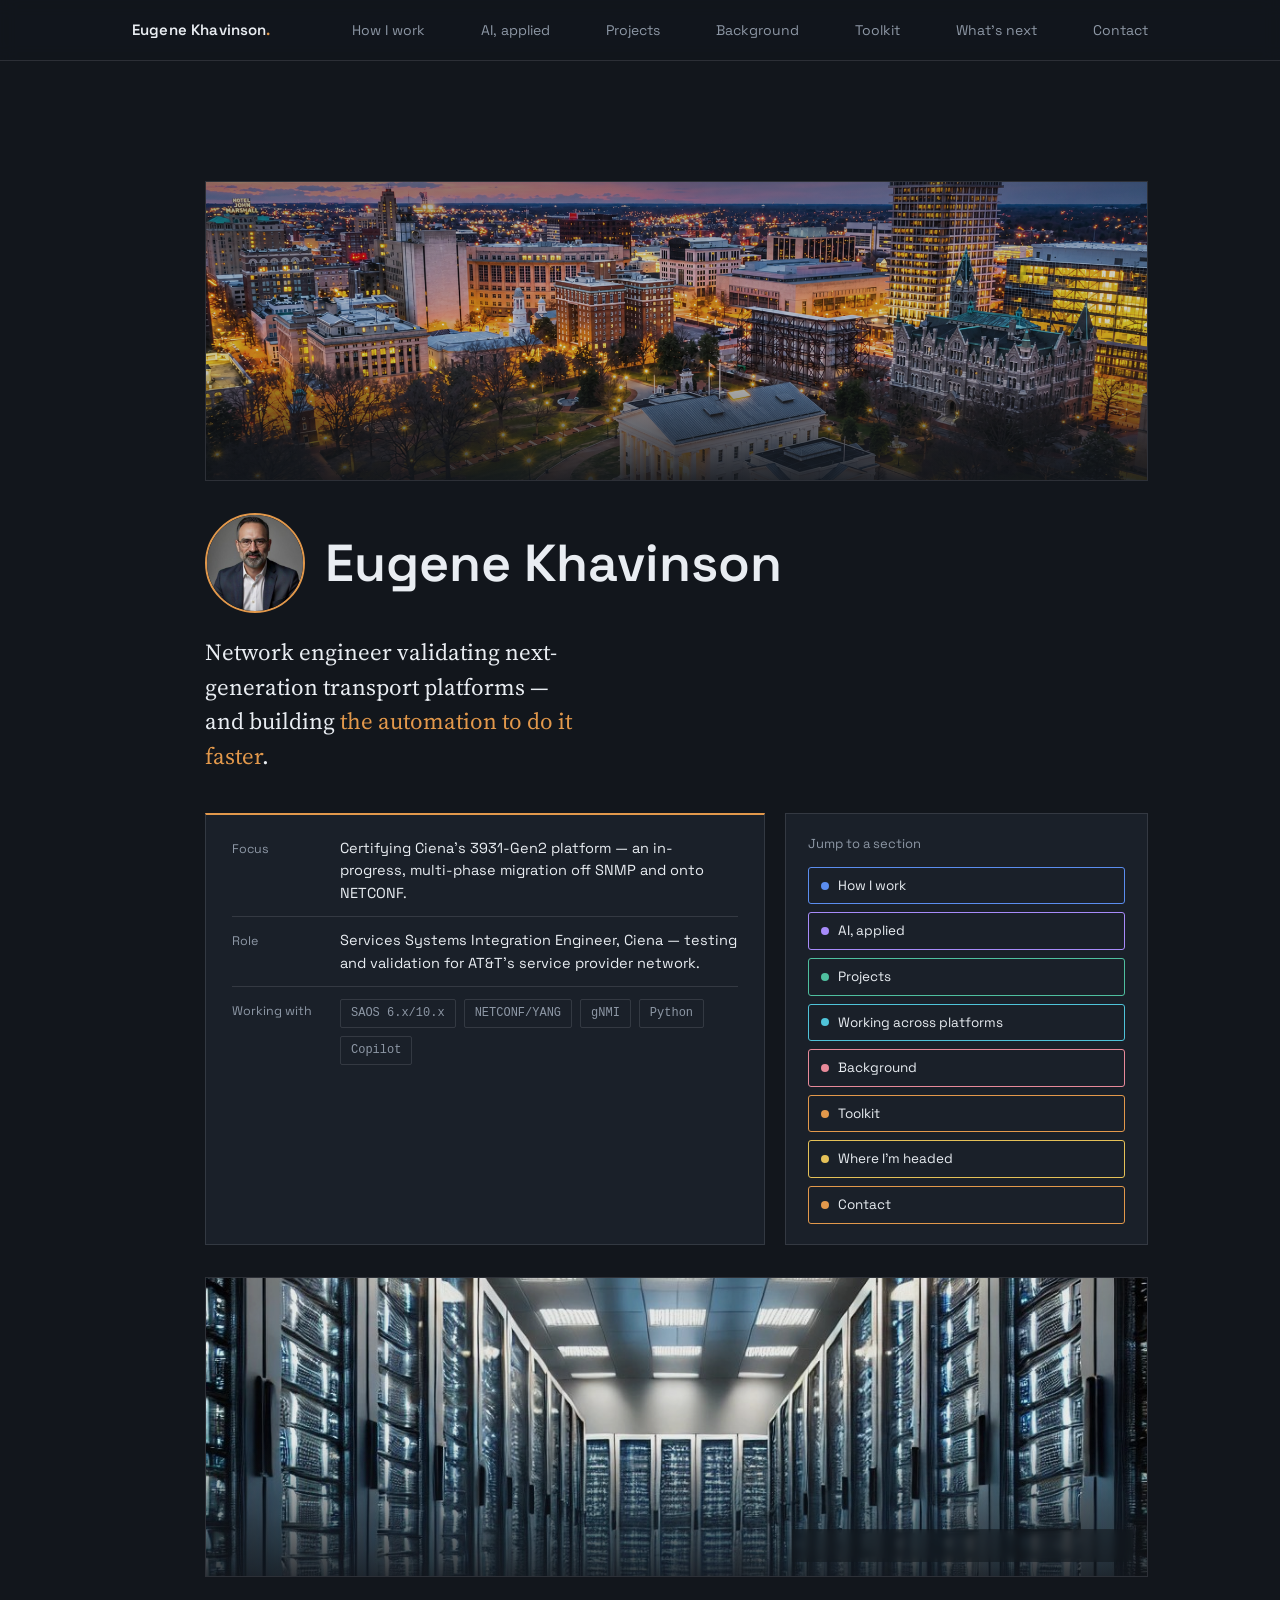
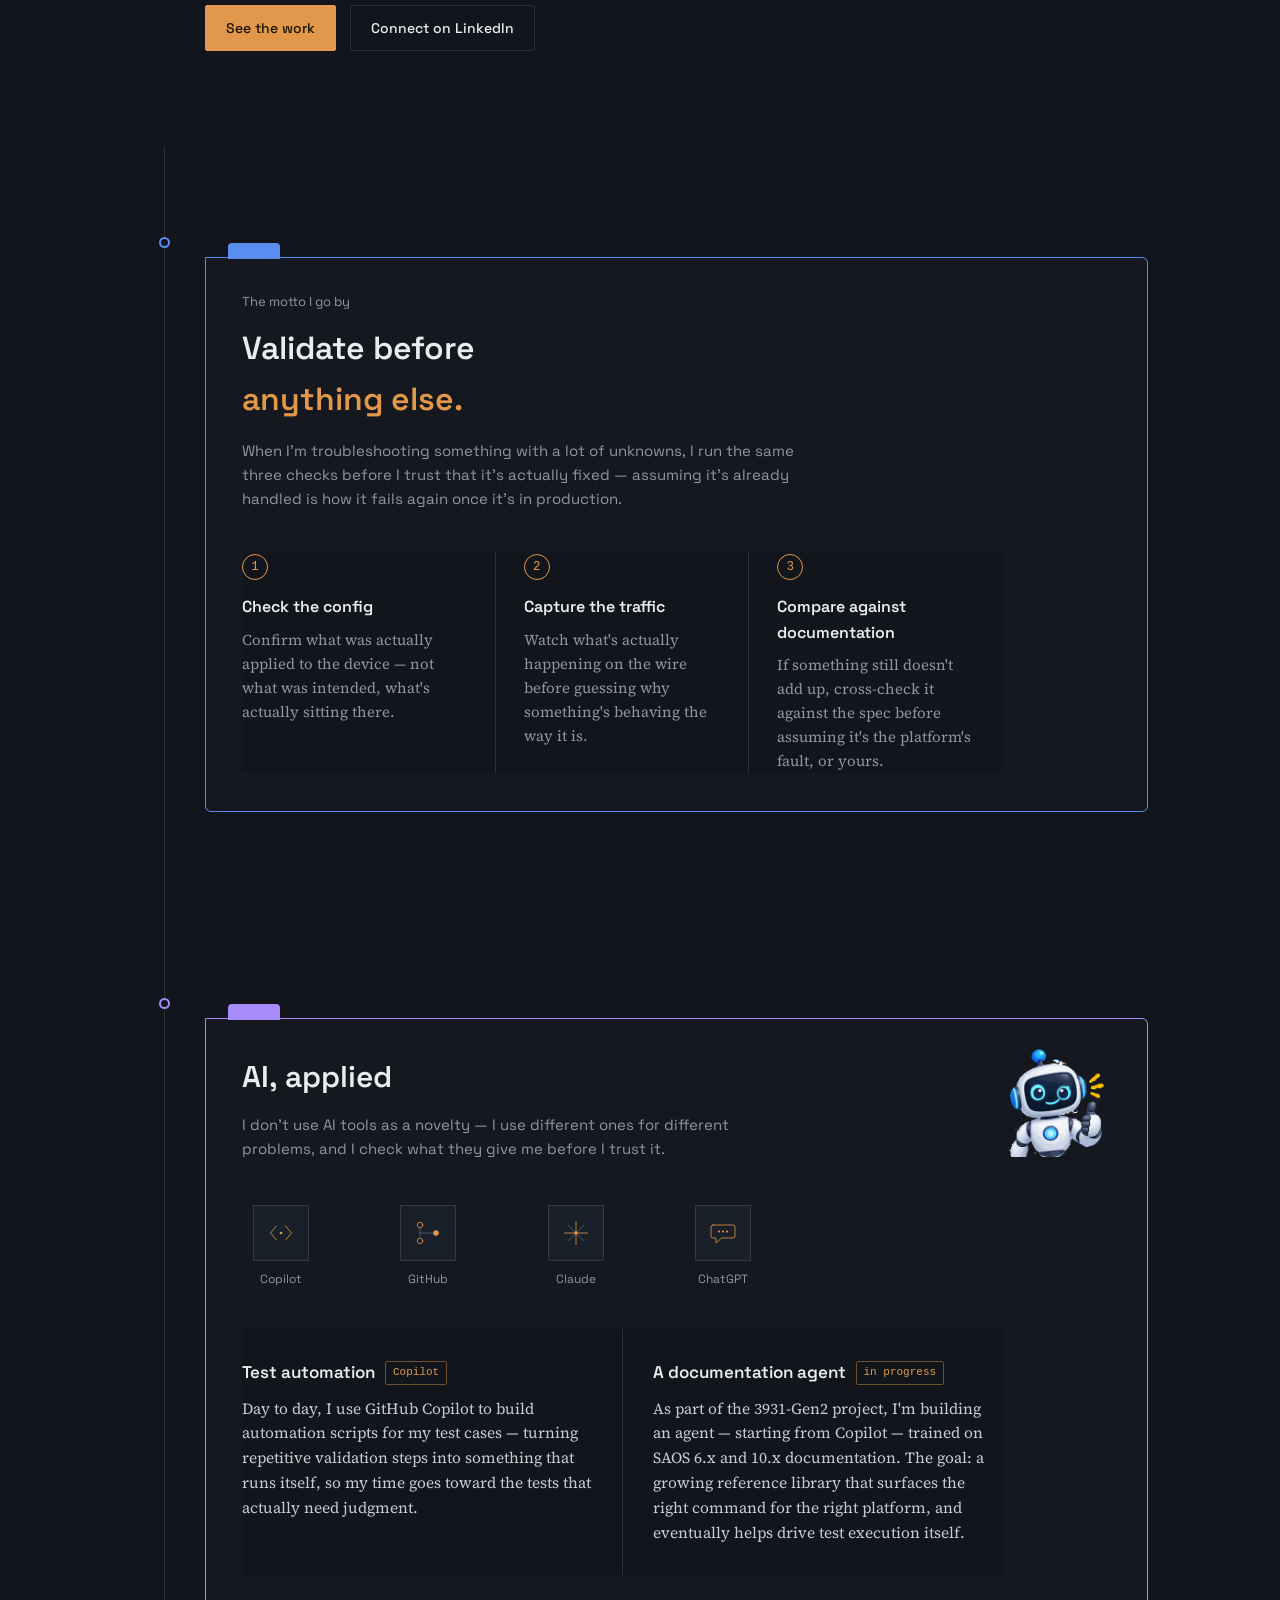
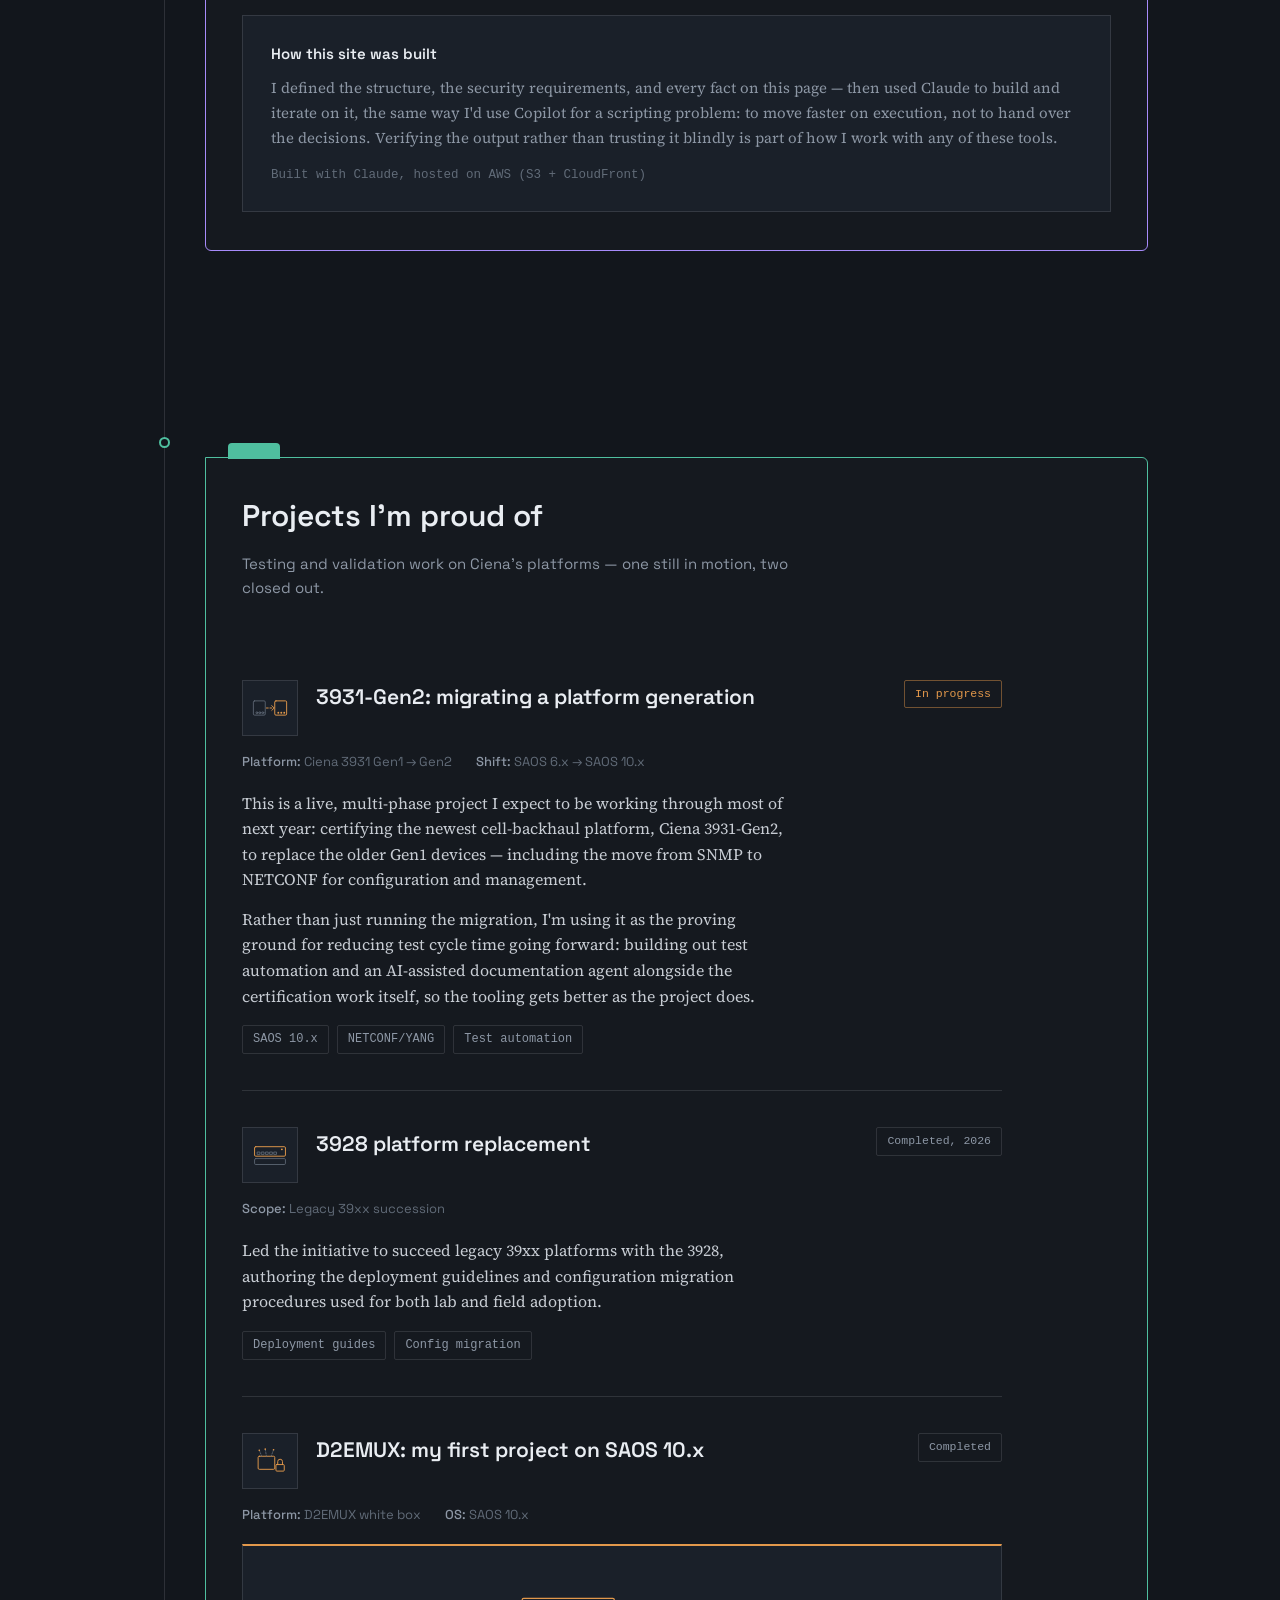
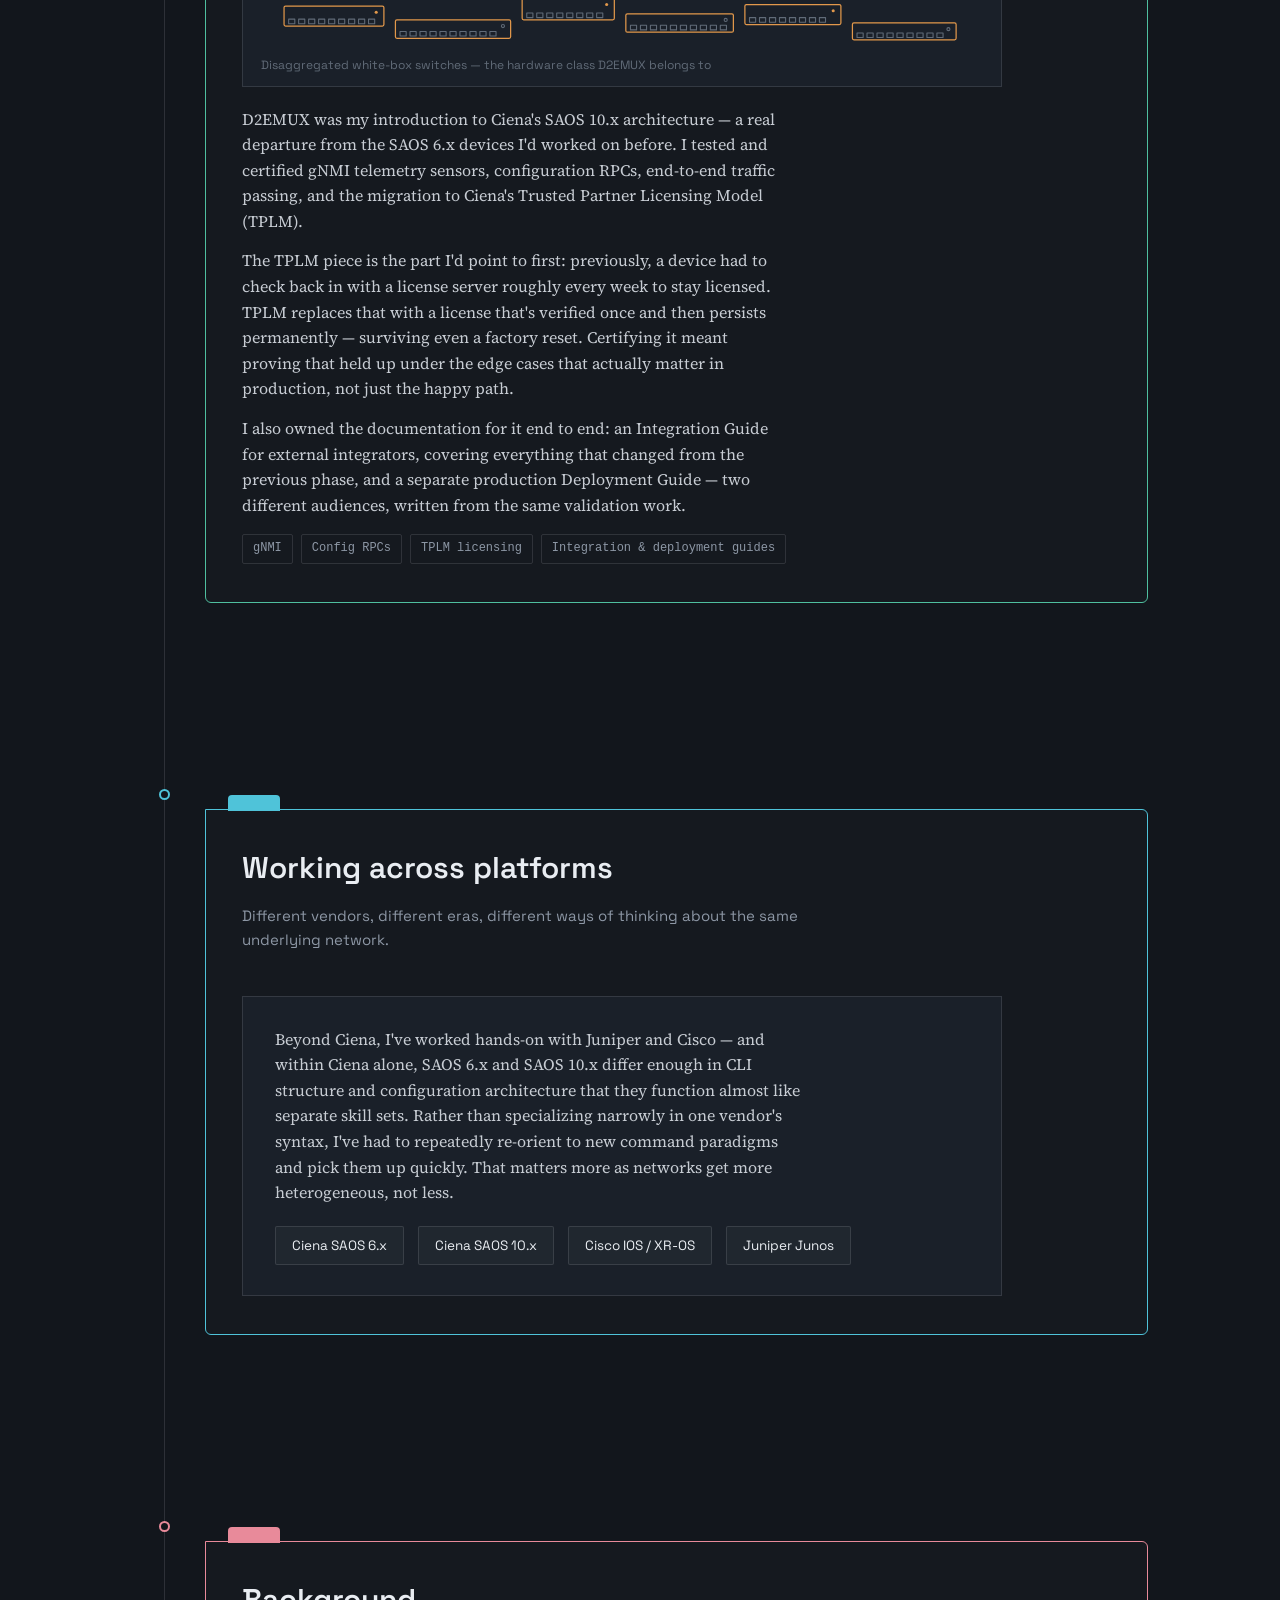
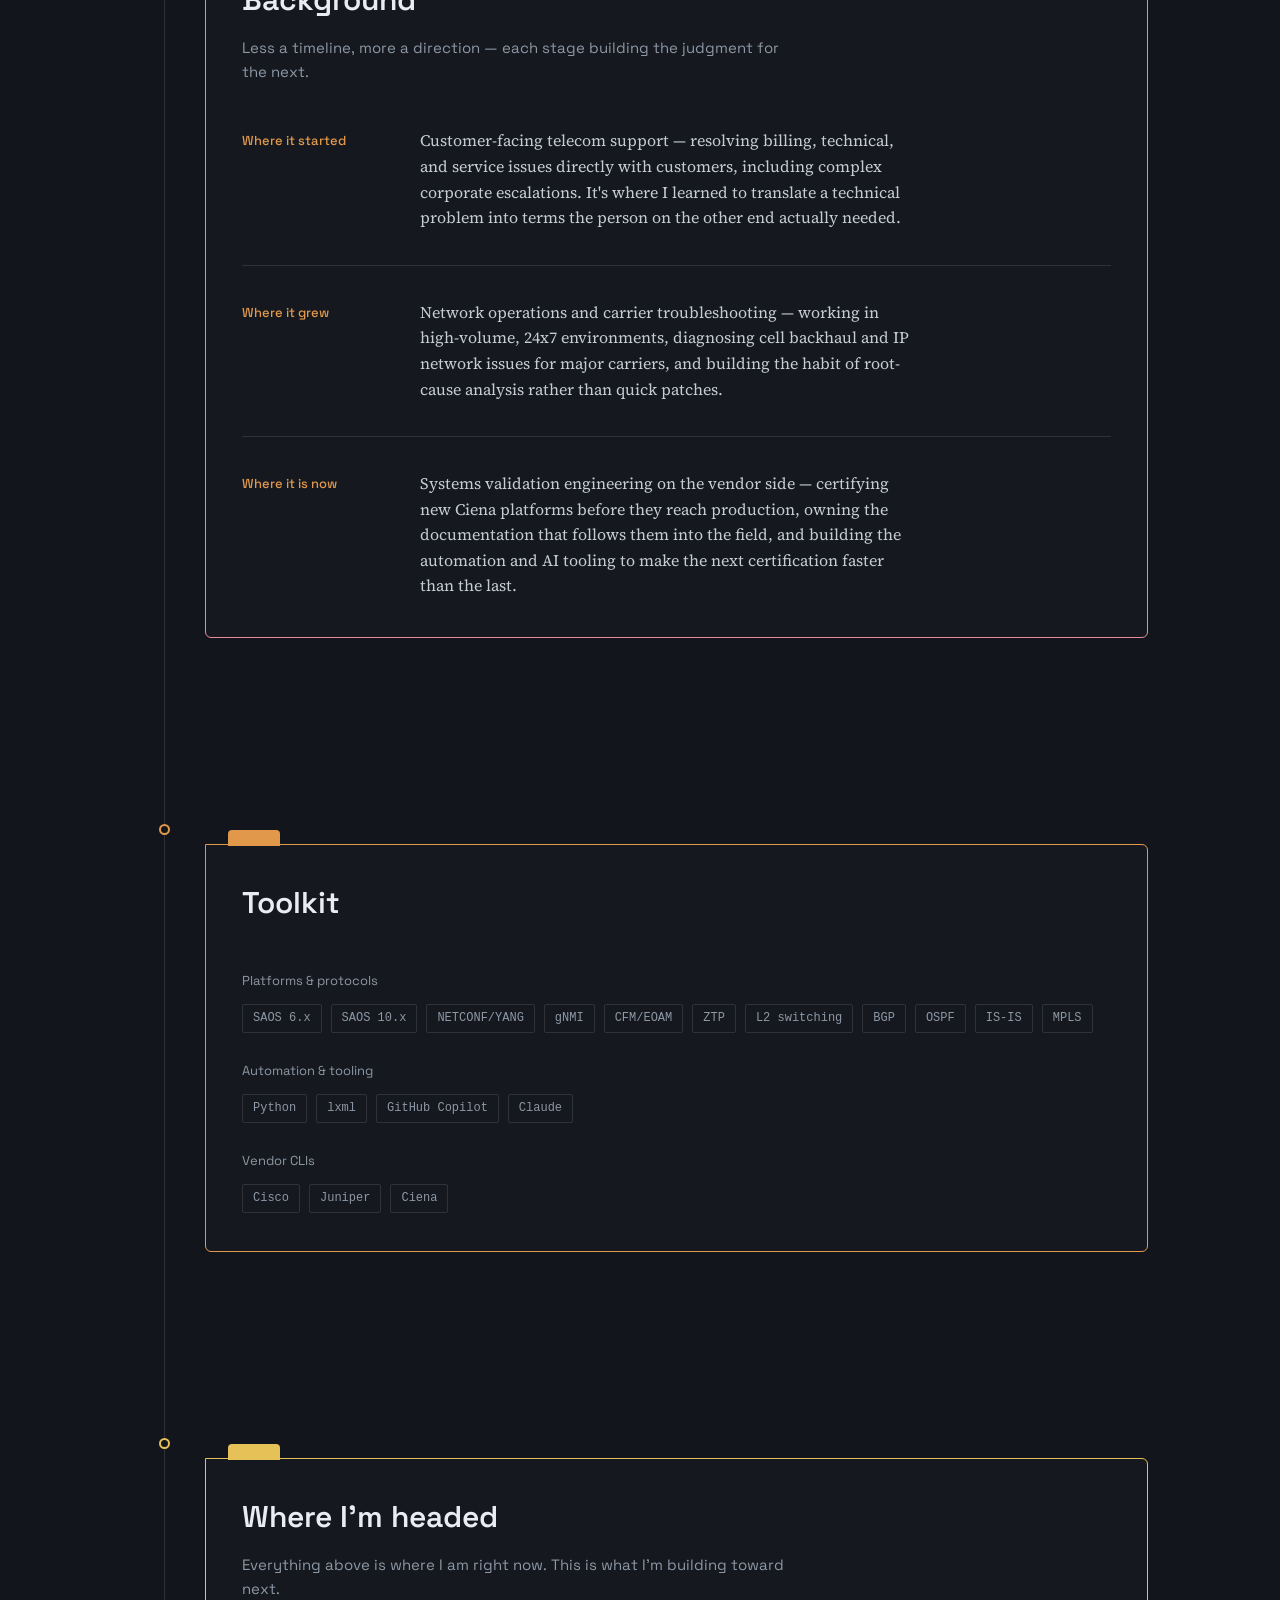
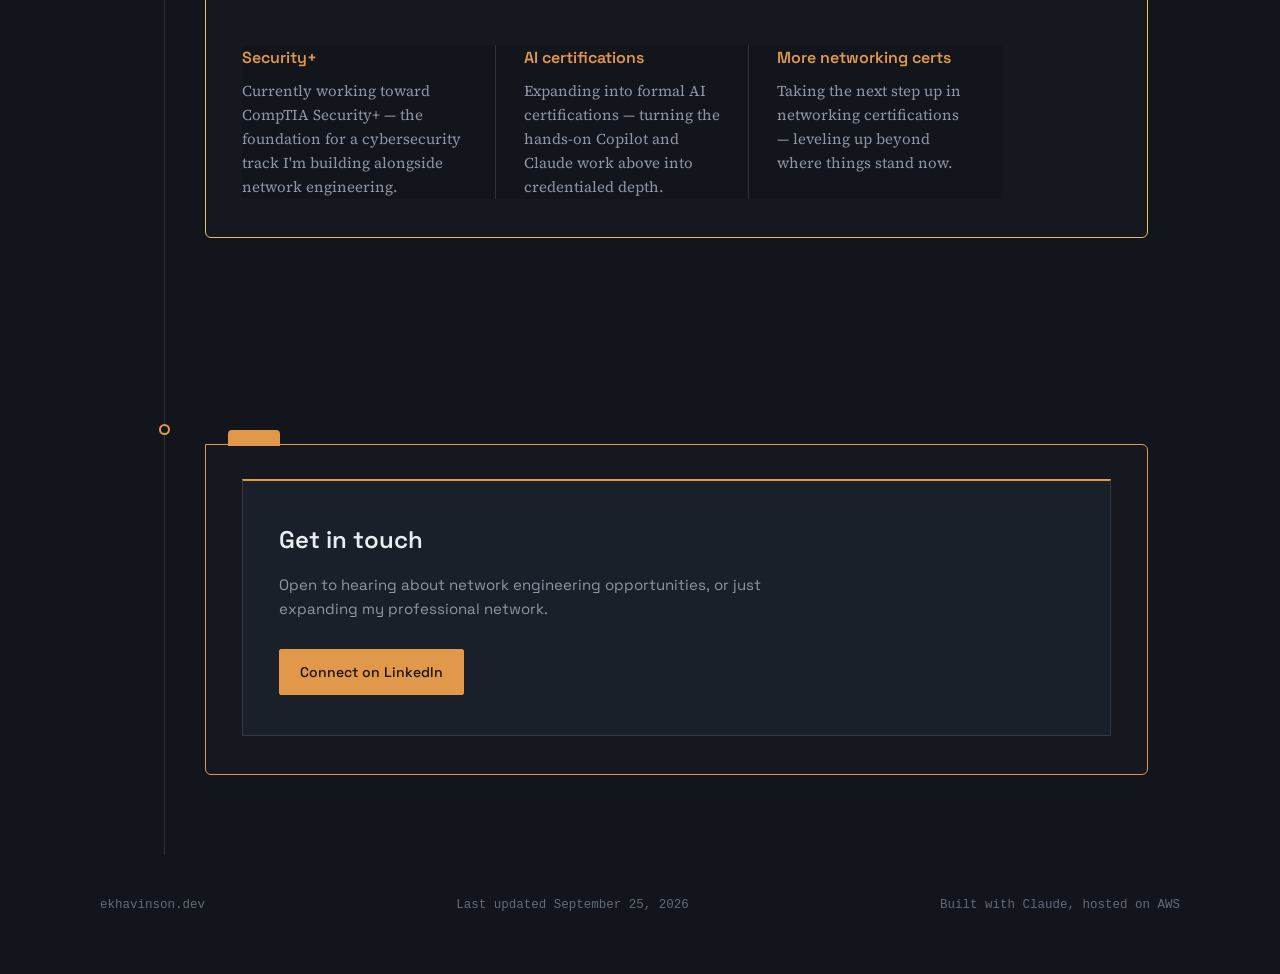
==== commit 936f70a1: "Add files via upload" ====
--- a/site/index.html
+++ b/site/index.html
@@ -22,532 +22,7 @@
 <link rel="preconnect" href="https://fonts.googleapis.com">
 <link rel="preconnect" href="https://fonts.gstatic.com" crossorigin>
 <link href="https://fonts.googleapis.com/css2?family=Space+Grotesk:wght@400;500;600;700&family=Source+Serif+4:opsz,wght@8..60,400;8..60,500;8..60,600&display=swap" rel="stylesheet">
-<style>
-  :root{
-    --bg:#12161c;
-    --bg-panel:#1a2029;
-    --bg-panel-2:#20272f;
-    --text:#e9edf2;
-    --muted:#8d97a5;
-    --muted-dim:#616b78;
-    --accent:#e2984b;
-    --accent-soft:rgba(226,152,75,0.16);
-    --accent-line:rgba(226,152,75,0.45);
-    --line:rgba(233,237,242,0.12);
-    --mono: ui-monospace, SFMono-Regular, "SF Mono", Menlo, Consolas, monospace;
-    --serif: "Source Serif 4", Georgia, serif;
-    --sans: "Space Grotesk", -apple-system, "Segoe UI", sans-serif;
-  }
-
-  *{box-sizing:border-box;}
-  html{scroll-behavior:smooth;}
-  body{
-    margin:0;
-    background:var(--bg);
-    color:var(--text);
-    font-family:var(--serif);
-    font-size:17px;
-    line-height:1.6;
-    -webkit-font-smoothing:antialiased;
-  }
-  ::selection{background:var(--accent-soft); color:var(--text);}
-
-  a{color:var(--text); text-decoration-color:var(--muted-dim); text-underline-offset:3px;}
-  a:hover{text-decoration-color:var(--accent);}
-  a:focus-visible, button:focus-visible{outline:2px solid var(--accent); outline-offset:3px;}
-
-  h1,h2,h3,.sans{font-family:var(--sans);}
-
-  .wrap{max-width:1080px; margin:0 auto; padding:0 32px;}
-
-  /* ---------- Nav ---------- */
-  header.site-nav{
-    position:sticky; top:0; z-index:40;
-    background:rgba(18,22,28,0.86);
-    backdrop-filter:blur(8px);
-    border-bottom:1px solid var(--line);
-  }
-  .nav-inner{
-    max-width:1080px; margin:0 auto; padding:18px 32px;
-    display:flex; align-items:center; justify-content:space-between;
-  }
-  .brand{font-family:var(--sans); font-weight:600; font-size:15px; letter-spacing:0.01em; color:var(--text);}
-  .brand span{color:var(--accent);}
-  nav.links{display:flex; gap:28px;}
-  nav.links a{font-family:var(--sans); font-size:14px; color:var(--muted); text-decoration:none; transition:color .15s ease; margin-left:28px;}
-  nav.links a:first-child{margin-left:0;}
-  nav.links a:hover{color:var(--text);}
-  .nav-toggle{display:none; background:none; border:1px solid var(--line); color:var(--text); border-radius:4px; padding:6px 10px; font-family:var(--sans); font-size:13px;}
-
-  /* ---------- Rail layout ---------- */
-  .rail-section{
-    position:relative;
-    padding:88px 0 96px 40px;
-    margin-left:32px;
-    border-left:1px solid var(--line);
-  }
-  .rail-section:last-of-type{padding-bottom:64px;}
-  .hop{
-    position:absolute; left:-6px; top:90px;
-    width:11px; height:11px;
-    background:var(--bg);
-    border:2px solid var(--accent);
-    border-radius:50%;
-  }
-  .rail-section.hero-section{border-left:1px solid transparent; padding-top:88px;}
-
-  .hero-photo{
-    position:relative; overflow:hidden;
-    border:1px solid var(--line);
-    height:clamp(170px,26vw,300px);
-    margin-top:32px;
-    margin-bottom:8px;
-  }
-  .hero-photo img{
-    width:100%; height:100%; object-fit:cover; display:block;
-    filter:saturate(0.82) brightness(0.82);
-  }
-  .hero-photo::after{
-    content:""; position:absolute; inset:0;
-    background:linear-gradient(180deg, rgba(18,22,28,0) 35%, rgba(18,22,28,0.88) 100%);
-  }
-  .hero-photo-tag{
-    position:absolute; left:18px; bottom:16px; z-index:2;
-    display:inline-flex; align-items:center;
-    font-family:var(--mono); font-size:13px; color:var(--text);
-    background:rgba(18,22,28,0.55); backdrop-filter:blur(3px);
-    padding:7px 13px; border:1px solid var(--line);
-  }
-  .hero-photo-tag .dot{
-    display:inline-block; width:7px; height:7px; border-radius:50%;
-    background:var(--accent); margin-right:9px; position:relative; top:-1px;
-    animation:pulse 2.4s ease-in-out infinite;
-  }
-  .hero-photo-credit{
-    position:absolute; right:14px; bottom:14px; z-index:2;
-    font-family:var(--mono); font-size:11px; color:var(--muted);
-    background:rgba(18,22,28,0.55); backdrop-filter:blur(3px);
-    padding:6px 11px; border:1px solid var(--line);
-  }
-  .hero-photo-credit a{color:var(--text); text-decoration-color:var(--muted-dim);}
-  .hero-photo-credit a:hover{text-decoration-color:var(--accent);}
-
-  .dc-photo{
-    position:relative; overflow:hidden;
-    border:1px solid var(--line);
-    height:clamp(170px,26vw,300px);
-    margin-top:32px; margin-bottom:8px;
-  }
-  .dc-photo img{width:100%; height:100%; object-fit:cover; display:block; filter:saturate(0.95) brightness(0.92);}
-  .dc-photo::after{
-    content:""; position:absolute; inset:0;
-    background:linear-gradient(180deg, rgba(18,22,28,0) 55%, rgba(18,22,28,0.85) 100%);
-  }
-  .dc-photo .hero-photo-credit{right:14px; bottom:14px; left:auto;}
-
-  /* ---------- Richmond thumbnail + live clock ---------- */
-  /* ---------- Hero photo row: Richmond + headshot, paired ---------- */
-  .hero-photo{
-    position:relative; overflow:hidden;
-    border:1px solid var(--line);
-    height:clamp(170px,26vw,300px);
-    margin-bottom:32px;
-  }
-  .hero-photo img{width:100%; height:100%; object-fit:cover; display:block; filter:saturate(0.82) brightness(0.82);}
-  .hero-photo::after{
-    content:""; position:absolute; inset:0;
-    background:linear-gradient(180deg, rgba(18,22,28,0.3) 0%, rgba(18,22,28,0) 25%, rgba(18,22,28,0) 60%, rgba(18,22,28,0.88) 100%);
-  }
-  .richmond-tag{
-    position:absolute; left:14px; bottom:14px; z-index:2;
-    display:inline-flex; align-items:center;
-    font-family:var(--mono); font-size:13px; color:var(--text);
-    background:rgba(18,22,28,0.55); backdrop-filter:blur(3px);
-    padding:7px 13px; border:1px solid var(--line);
-  }
-  .richmond-tag .dot{
-    display:inline-block; width:7px; height:7px; border-radius:50%;
-    background:var(--accent); margin-right:9px; position:relative; top:-1px;
-    animation:pulse 2.4s ease-in-out infinite;
-  }
-  .clock-widget{position:absolute; left:14px; top:14px; z-index:2; text-align:left; font-family:var(--mono); line-height:1.4;}
-  .clock-date{font-size:11px; color:var(--muted);}
-  .clock-time{font-size:16px; color:var(--accent); font-weight:600;}
-  .hero-photo-credit{
-    position:absolute; right:14px; bottom:14px; z-index:2;
-    font-family:var(--mono); font-size:11px; color:var(--muted);
-    background:rgba(18,22,28,0.55); backdrop-filter:blur(3px);
-    padding:6px 11px; border:1px solid var(--line);
-  }
-  .hero-photo-credit a{color:var(--text); text-decoration-color:var(--muted-dim);}
-  .hero-photo-credit a:hover{text-decoration-color:var(--accent);}
-
-  .hero-identity{display:flex; align-items:center; gap:20px; margin-bottom:22px;}
-  .headshot{
-    width:100px; height:100px; border-radius:50%;
-    object-fit:cover; border:2px solid var(--accent);
-    flex-shrink:0;
-  }
-  .hero-identity .hero-name{margin:0;}
-
-  @media (max-width:760px){
-    .rail-section{margin-left:16px; padding-left:24px; padding-top:64px; padding-bottom:64px;}
-    .hop{top:66px;}
-  }
-
-  /* ---------- Hero ---------- */
-  .hero-eyebrow{
-    font-family:var(--mono); font-size:13px; color:var(--muted);
-    margin:0 0 18px 0;
-  }
-  .hero-eyebrow .dot{
-    display:inline-block; width:7px; height:7px; border-radius:50%;
-    background:var(--accent); margin-right:9px; position:relative; top:-1px;
-    animation:pulse 2.4s ease-in-out infinite;
-  }
-  @keyframes pulse{
-    0%,100%{box-shadow:0 0 0 0 var(--accent-soft);}
-    50%{box-shadow:0 0 0 6px transparent;}
-  }
-  h1.hero-name{
-    font-size:clamp(34px,5.4vw,52px);
-    line-height:1.08;
-    margin:0 0 22px 0;
-    font-weight:600;
-    max-width:14ch;
-  }
-  .hero-role{
-    font-family:var(--serif);
-    font-size:clamp(19px,2.4vw,23px);
-    color:var(--text);
-    max-width:34ch;
-    margin:0 0 40px 0;
-    line-height:1.5;
-  }
-  .hero-role em{font-style:normal; color:var(--accent);}
-
-  .status-panel{
-    background:var(--bg-panel);
-    border:1px solid var(--line);
-    border-top:2px solid var(--accent);
-    max-width:560px;
-    flex-shrink:0;
-    padding:22px 26px;
-  }
-  .status-row{
-    display:flex; gap:20px;
-    padding:12px 0;
-    border-bottom:1px solid var(--line);
-  }
-  .status-row:last-child{border-bottom:none; padding-bottom:0;}
-  .status-row:first-child{padding-top:0;}
-  .status-label{
-    font-family:var(--sans); font-size:12.5px; color:var(--muted);
-    width:88px; flex-shrink:0; padding-top:2px;
-  }
-  .status-value{font-family:var(--sans); font-size:14.5px; color:var(--text); line-height:1.55;}
-  .status-value .mono{font-family:var(--mono); font-size:13px; color:var(--muted);}
-
-  .hero-links{margin-top:28px; display:flex; gap:14px; flex-wrap:wrap;}
-  .btn{
-    font-family:var(--sans); font-size:14px; font-weight:500;
-    padding:11px 20px; border-radius:2px;
-    text-decoration:none; display:inline-block;
-    border:1px solid var(--line);
-    color:var(--text);
-    transition:border-color .15s ease, background .15s ease;
-  }
-  .btn:hover{border-color:var(--accent); text-decoration:none;}
-  .btn.primary{background:var(--accent); border-color:var(--accent); color:#1a1305;}
-  .btn.primary:hover{background:#eaa661;}
-
-  /* ---------- Section heads ---------- */
-  .section-head{margin-bottom:44px;}
-  .section-head h2{
-    font-size:clamp(24px,3vw,30px);
-    margin:0 0 12px 0;
-    font-weight:600;
-  }
-  .section-head p{
-    color:var(--muted); font-family:var(--sans); font-size:15px;
-    max-width:56ch; margin:0; line-height:1.6;
-  }
-
-  /* ---------- AI section ---------- */
-  .ai-grid{display:grid; grid-template-columns:1fr 1fr; gap:1px; background:var(--line); max-width:760px;}
-
-  .tools-row{display:flex; gap:26px; flex-wrap:wrap; justify-content:space-between; margin-bottom:40px; max-width:520px;}
-  .section-head-row{display:flex; justify-content:space-between; align-items:flex-start; gap:20px;}
-  .bot-mascot{width:110px; height:110px; flex-shrink:0; margin-top:-6px;}
-  .bot-mascot img{width:100%; height:100%; object-fit:contain; display:block;}
-  @keyframes bot-bob{0%,100%{transform:translateY(0);} 50%{transform:translateY(-4px);}}
-  .bot-antenna{transform-box:fill-box; transform-origin:bottom center; animation:bot-sway 2.6s ease-in-out infinite;}
-  @keyframes bot-sway{0%,100%{transform:rotate(-6deg);} 50%{transform:rotate(6deg);}}
-  .bot-eye{transform-box:fill-box; transform-origin:center; animation:bot-blink 4.2s ease-in-out infinite;}
-  .bot-eye.eye-r{animation-delay:0.06s;}
-  @keyframes bot-blink{0%,88%,100%{transform:scaleY(1);} 93%{transform:scaleY(0.12);}}
-
-  .tool-item{display:flex; flex-direction:column; align-items:center; gap:9px; width:78px; position:relative;}
-  .tool-icon{
-    width:56px; height:56px; border:1px solid var(--line);
-    background:var(--bg-panel); padding:11px;
-    transition:transform .15s ease, border-color .15s ease;
-  }
-  .tool-icon svg{width:100%; height:100%; display:block;}
-  .tool-label{font-family:var(--sans); font-size:12px; color:var(--muted); text-align:center;}
-  .tool-item::after{
-    content:attr(data-tip);
-    position:absolute; top:100%; left:50%; margin-top:10px;
-    transform:translate(-50%,4px); width:max-content; max-width:150px;
-    background:var(--bg-panel); border:1px solid var(--accent-line);
-    color:var(--text); font-family:var(--sans); font-size:11.5px; line-height:1.4;
-    padding:7px 10px; text-align:center;
-    opacity:0; pointer-events:none; z-index:5;
-    transition:opacity .18s ease, transform .18s ease;
-  }
-  .tool-item:hover::after{opacity:1; transform:translate(-50%,0);}
-  .tool-item:hover .tool-icon{
-    border-color:var(--accent);
-    animation:tool-wiggle .4s ease;
-  }
-  @keyframes tool-wiggle{
-    0%,100%{transform:rotate(0);}
-    25%{transform:rotate(-7deg);}
-    75%{transform:rotate(7deg);}
-  }
-  @media (max-width:760px){.ai-grid{grid-template-columns:1fr;}}
-  .ai-card{background:var(--bg); padding:30px 30px 30px 0;}
-  .ai-grid .ai-card:nth-child(odd){padding-right:30px;}
-  .ai-grid .ai-card:nth-child(even){padding-left:30px; padding-right:0;}
-  @media (max-width:760px){
-    .ai-grid .ai-card{padding:26px 0 !important;}
-    .ai-grid .ai-card:first-child{padding-top:0 !important;}
-  }
-  .ai-card h3{font-size:17px; margin:0 0 10px 0; font-weight:600; display:flex; align-items:center; gap:10px;}
-  .ai-card h3 .tag{
-    font-family:var(--mono); font-size:11px; color:var(--accent);
-    border:1px solid var(--accent-line); padding:2px 7px; border-radius:2px;
-    font-weight:400;
-  }
-  .ai-card p{margin:0 0 10px 0; font-size:15.5px; color:#c7ccd3;}
-  .ai-card p:last-child{margin-bottom:0;}
-
-  .built-with{
-    margin-top:40px;
-    background:var(--bg-panel);
-    border:1px solid var(--line);
-    padding:26px 28px;
-  }
-  .built-with h3{font-size:15px; margin:0 0 10px 0; font-family:var(--sans); color:var(--text); font-weight:600;}
-  .built-with p{margin:0; font-size:15px; color:var(--muted); line-height:1.65;}
-  .built-with .stack-line{
-    margin-top:14px; font-family:var(--mono); font-size:12.5px; color:var(--muted-dim);
-  }
-
-  /* ---------- Case studies ---------- */
-  .case{
-    padding:36px 0;
-    border-bottom:1px solid var(--line);
-    max-width:760px;
-  }
-  .case:first-of-type{padding-top:0;}
-  .case:last-of-type{border-bottom:none; padding-bottom:0;}
-  .case-head{display:flex; justify-content:space-between; align-items:flex-start; gap:20px; margin-bottom:16px; flex-wrap:wrap;}
-  .case h3{font-size:21px; margin:0; font-weight:600;}
-  .case-status{
-    font-family:var(--mono); font-size:11.5px; padding:4px 10px;
-    border:1px solid var(--line); color:var(--muted); white-space:nowrap; border-radius:2px;
-  }
-  .case-status.live{color:var(--accent); border-color:var(--accent-line);}
-  .case-meta{
-    display:flex; gap:24px; flex-wrap:wrap;
-    font-family:var(--sans); font-size:13px; color:var(--muted-dim);
-    margin-bottom:18px;
-  }
-  .case-meta span b{color:var(--muted); font-weight:500;}
-  .case p{margin:0 0 14px 0; font-size:16px; color:#c7ccd3; max-width:68ch;}
-  .case p:last-child{margin-bottom:0;}
-  .case ul{margin:0 0 14px 0; padding-left:20px; color:#c7ccd3; max-width:68ch;}
-  .case li{margin-bottom:8px; font-size:16px;}
-  .tags{display:flex; flex-wrap:wrap; gap:8px; margin-top:16px;}
-  .tag-chip{
-    font-family:var(--mono); font-size:12px; color:var(--muted);
-    border:1px solid var(--line); padding:4px 10px; border-radius:2px;
-  }
-
-  /* ---------- CLI fluency ---------- */
-  .cli-panel{
-    background:var(--bg-panel); border:1px solid var(--line);
-    padding:30px 32px; max-width:760px;
-  }
-  .cli-panel p{margin:0 0 20px 0; font-size:16px; color:#c7ccd3; max-width:66ch;}
-  .cli-row{display:flex; gap:14px; flex-wrap:wrap;}
-  .cli-pill{
-    font-family:var(--sans); font-size:13.5px; color:var(--text);
-    background:var(--bg-panel-2); border:1px solid var(--line);
-    padding:8px 16px; border-radius:2px;
-  }
-  .cli-pill .mono{font-family:var(--mono); font-size:12px; color:var(--accent); margin-left:6px;}
-
-  /* ---------- Background ---------- */
-  .arc{position:relative;}
-  .arc-item{
-    display:flex; gap:28px;
-    padding-bottom:34px; margin-bottom:34px;
-    border-bottom:1px solid var(--line);
-  }
-  .arc-item:last-child{border-bottom:none; margin-bottom:0; padding-bottom:0;}
-  .arc-label{
-    font-family:var(--sans); font-size:13px; color:var(--accent);
-    width:150px; flex-shrink:0; padding-top:3px; font-weight:500;
-  }
-  .arc-body p{margin:0; font-size:16px; color:#c7ccd3; max-width:62ch;}
-  @media (max-width:600px){
-    .arc-item{flex-direction:column; gap:8px;}
-    .arc-label{width:auto;}
-  }
-
-  /* ---------- Toolkit ---------- */
-  .toolkit-group{margin-bottom:28px;}
-  .toolkit-group:last-child{margin-bottom:0;}
-  .toolkit-title{font-family:var(--sans); font-size:13px; color:var(--muted); margin:0 0 12px 0;}
-  .toolkit-tags{display:flex; flex-wrap:wrap; gap:9px;}
-
-  /* ---------- Where I'm headed ---------- */
-  .goals-grid{display:grid; grid-template-columns:repeat(3,1fr); gap:1px; background:var(--line); max-width:760px;}
-  @media (max-width:760px){.goals-grid{grid-template-columns:1fr;}}
-  .goal-item{background:var(--bg); padding:0 28px 0 0;}
-  .goals-grid .goal-item:not(:first-child){padding-left:28px;}
-  @media (max-width:760px){
-    .goal-item{padding:24px 0 !important;}
-    .goal-item:first-child{padding-top:0 !important;}
-    .goal-item:last-child{padding-bottom:0 !important;}
-  }
-  .goal-item h3{font-size:16px; margin:0 0 8px 0; font-weight:600; color:var(--accent);}
-  .goal-item p{margin:0; font-size:15px; color:var(--muted); line-height:1.6;}
-
-  /* ---------- Method / motto ---------- */
-  .motto-label{font-family:var(--sans); font-size:13px; color:var(--muted); margin:0 0 10px 0;}
-  .motto{
-    font-family:var(--sans); font-weight:600;
-    font-size:clamp(24px,3.4vw,32px);
-    color:var(--text); margin:0 0 14px 0; max-width:16ch;
-  }
-  .motto .accent{color:var(--accent);}
-  .method-intro{color:var(--muted); font-family:var(--sans); font-size:15px; max-width:56ch; margin:0 0 40px 0; line-height:1.6;}
-  .method-steps{display:grid; grid-template-columns:repeat(3,1fr); gap:1px; background:var(--line); max-width:760px;}
-  @media (max-width:760px){.method-steps{grid-template-columns:1fr;}}
-  .method-step{background:var(--bg); padding:0 28px 0 0;}
-  .method-steps .method-step:not(:first-child){padding-left:28px;}
-  @media (max-width:760px){
-    .method-step{padding:26px 0 !important;}
-    .method-step:first-child{padding-top:0 !important;}
-    .method-step:last-child{padding-bottom:0 !important;}
-  }
-  .step-num{
-    display:inline-flex; align-items:center; justify-content:center;
-    width:26px; height:26px; border-radius:50%;
-    border:1.5px solid var(--accent); color:var(--accent);
-    font-family:var(--mono); font-size:12.5px;
-    margin-bottom:14px;
-  }
-  .method-step h3{font-size:16px; margin:0 0 8px 0; font-weight:600;}
-  .method-step p{margin:0; font-size:15px; color:var(--muted); line-height:1.6;}
-
-  /* ---------- Case study icons ---------- */
-  .case-top{display:flex; gap:18px; align-items:flex-start; margin-bottom:16px;}
-  .case-icon{
-    flex-shrink:0; width:56px; height:56px;
-    border:1px solid var(--line); background:var(--bg-panel);
-    padding:8px;
-  }
-  .case-icon svg{width:100%; height:100%; display:block;}
-  .icon-stroke{stroke:var(--accent); stroke-width:1.6; fill:none; stroke-linecap:round; stroke-linejoin:round;}
-  .icon-stroke-dim{stroke:var(--muted-dim); stroke-width:1.4; fill:none; stroke-linecap:round; stroke-linejoin:round;}
-  .icon-dot{fill:var(--accent);}
-
-  /* ---------- Folder-tab section colors ---------- */
-  .rail-section[data-tab]{--tab-color:var(--accent);}
-  .rail-section[data-tab] .hop{border-color:var(--tab-color);}
-  .rail-section[data-tab="blue"]{--tab-color:#5B8DEF;}
-  .rail-section[data-tab="violet"]{--tab-color:#A78BFA;}
-  .rail-section[data-tab="teal"]{--tab-color:#4FBF9F;}
-  .rail-section[data-tab="cyan"]{--tab-color:#4FC3D9;}
-  .rail-section[data-tab="rose"]{--tab-color:#E88A9A;}
-  .rail-section[data-tab="copper"]{--tab-color:#E2984B;}
-  .rail-section[data-tab="gold"]{--tab-color:#E5C158;}
-
-  .tab-frame{
-    position:relative;
-    border:1px solid var(--tab-color);
-    border-radius:0 6px 6px 6px;
-    background:rgba(255,255,255,0.012);
-    padding:34px 36px 38px;
-    margin-top:22px;
-  }
-  .tab-frame::before{
-    content:"";
-    position:absolute; left:22px; top:-15px;
-    width:52px; height:16px;
-    background:var(--tab-color);
-    border-radius:4px 4px 0 0;
-  }
-  @media (max-width:760px){
-    .tab-frame{padding:26px 22px 30px;}
-  }
-
-  .status-row-wrap{display:flex; gap:20px; align-items:stretch; flex-wrap:wrap; margin-bottom:8px;}
-
-  .toc-box{
-    border:1px solid var(--line); background:var(--bg-panel);
-    padding:20px 22px; flex:1; min-width:240px;
-  }
-  .toc-label{font-family:var(--sans); font-size:13px; color:var(--muted); margin:0 0 12px 0;}
-  .toc-links{display:flex; flex-direction:column; gap:8px;}
-  .toc-link{
-    display:flex; align-items:center; gap:9px;
-    font-family:var(--sans); font-size:13.5px; color:var(--text);
-    text-decoration:none; border:1px solid var(--tab-color);
-    padding:7px 12px; border-radius:3px;
-    transition:background .15s ease;
-  }
-  .toc-link:hover{background:rgba(255,255,255,0.05);}
-  .toc-dot{width:8px; height:8px; border-radius:50%; background:var(--tab-color); flex-shrink:0;}
-
-  .case-top .case-head{flex:1; margin-bottom:0;}
-
-  .whitebox-graphic{
-    background:var(--bg-panel); border:1px solid var(--line); border-top:2px solid var(--accent);
-    padding:14px 18px 10px; margin:4px 0 20px 0; overflow:hidden;
-  }
-  .whitebox-graphic svg{width:100%; height:auto; display:block;}
-  .whitebox-caption{font-family:var(--sans); font-size:12px; color:var(--muted-dim); margin-top:8px;}
-
-  /* ---------- Footer / contact ---------- */
-  .contact-panel{
-    background:var(--bg-panel); border:1px solid var(--line); border-top:2px solid var(--accent);
-    padding:40px 36px;
-  }
-  .contact-panel h2{font-size:24px; margin:0 0 14px 0; font-weight:600;}
-  .contact-panel p{font-family:var(--sans); color:var(--muted); font-size:15px; max-width:52ch; margin:0 0 26px 0; line-height:1.6;}
-
-  footer{
-    padding:40px 32px 60px;
-    text-align:left;
-  }
-  .footer-inner{max-width:1080px; margin:0 auto; display:flex; justify-content:space-between; align-items:center; flex-wrap:wrap; gap:12px;}
-  .footer-note{font-family:var(--mono); font-size:12.5px; color:var(--muted-dim);}
-
-  @media (prefers-reduced-motion: reduce){
-    *{animation-duration:0.001ms !important; animation-iteration-count:1 !important; scroll-behavior:auto !important;}
-  }
-
-  @media (max-width:640px){
-    .wrap{padding:0 20px;}
-    .nav-inner{padding:16px 20px;}
-    nav.links{display:none;}
-  }
-</style>
+<link rel="stylesheet" href="styles.css">
 </head>
 <body>
 
@@ -594,7 +69,7 @@
           <div class="status-row">
             <div class="status-label">Working with</div>
             <div class="status-value">
-              <div class="tags" style="margin-top:0;">
+              <div class="tags tags-flush">
                 <span class="tag-chip">SAOS 6.x/10.x</span>
                 <span class="tag-chip">NETCONF/YANG</span>
                 <span class="tag-chip">gNMI</span>
@@ -608,14 +83,14 @@
         <div class="toc-box">
           <p class="toc-label">Jump to a section</p>
           <div class="toc-links">
-            <a class="toc-link" href="#method" style="--tab-color:#5B8DEF"><span class="toc-dot"></span>How I work</a>
-            <a class="toc-link" href="#ai" style="--tab-color:#A78BFA"><span class="toc-dot"></span>AI, applied</a>
-            <a class="toc-link" href="#work" style="--tab-color:#4FBF9F"><span class="toc-dot"></span>Projects</a>
-            <a class="toc-link" href="#platforms" style="--tab-color:#4FC3D9"><span class="toc-dot"></span>Working across platforms</a>
-            <a class="toc-link" href="#background" style="--tab-color:#E88A9A"><span class="toc-dot"></span>Background</a>
-            <a class="toc-link" href="#toolkit" style="--tab-color:#E2984B"><span class="toc-dot"></span>Toolkit</a>
-            <a class="toc-link" href="#next" style="--tab-color:#E5C158"><span class="toc-dot"></span>Where I'm headed</a>
-            <a class="toc-link" href="#contact" style="--tab-color:#E2984B"><span class="toc-dot"></span>Contact</a>
+            <a class="toc-link toc-blue" href="#method"><span class="toc-dot"></span>How I work</a>
+            <a class="toc-link toc-violet" href="#ai"><span class="toc-dot"></span>AI, applied</a>
+            <a class="toc-link toc-teal" href="#work"><span class="toc-dot"></span>Projects</a>
+            <a class="toc-link toc-cyan" href="#platforms"><span class="toc-dot"></span>Working across platforms</a>
+            <a class="toc-link toc-rose" href="#background"><span class="toc-dot"></span>Background</a>
+            <a class="toc-link toc-copper" href="#toolkit"><span class="toc-dot"></span>Toolkit</a>
+            <a class="toc-link toc-gold" href="#next"><span class="toc-dot"></span>Where I'm headed</a>
+            <a class="toc-link toc-copper" href="#contact"><span class="toc-dot"></span>Contact</a>
           </div>
         </div>
       </div>
@@ -664,7 +139,7 @@
     <span class="hop"></span>
     <div class="tab-frame">
     <div class="section-head-row">
-      <div class="section-head" style="margin-bottom:0;">
+      <div class="section-head section-head-flush">
         <h2>AI, applied</h2>
         <p>I don't use AI tools as a novelty — I use different ones for different problems, and I check what they give me before I trust it.</p>
       </div>
@@ -672,7 +147,7 @@
         <img src="bot-wink.gif" alt="">
       </div>
     </div>
-    <div style="margin-bottom:44px;"></div>
+    <div class="spacer-44"></div>
 
     <div class="tools-row">
       <div class="tool-item" data-tip="Finishes my sentences. Usually correctly.">
@@ -991,7 +466,7 @@
     </div></section>
 
   <!-- CONTACT -->
-  <section class="rail-section" id="contact" data-tab="copper" style="padding-bottom:80px;">
+  <section class="rail-section contact-section" id="contact" data-tab="copper">
     <span class="hop"></span>
     <div class="tab-frame">
     <div class="contact-panel">
--- a/site/styles.css
+++ b/site/styles.css
@@ -0,0 +1,537 @@
+  :root{
+    --bg:#12161c;
+    --bg-panel:#1a2029;
+    --bg-panel-2:#20272f;
+    --text:#e9edf2;
+    --muted:#8d97a5;
+    --muted-dim:#616b78;
+    --accent:#e2984b;
+    --accent-soft:rgba(226,152,75,0.16);
+    --accent-line:rgba(226,152,75,0.45);
+    --line:rgba(233,237,242,0.12);
+    --mono: ui-monospace, SFMono-Regular, "SF Mono", Menlo, Consolas, monospace;
+    --serif: "Source Serif 4", Georgia, serif;
+    --sans: "Space Grotesk", -apple-system, "Segoe UI", sans-serif;
+  }
+
+  *{box-sizing:border-box;}
+  html{scroll-behavior:smooth;}
+  body{
+    margin:0;
+    background:var(--bg);
+    color:var(--text);
+    font-family:var(--serif);
+    font-size:17px;
+    line-height:1.6;
+    -webkit-font-smoothing:antialiased;
+  }
+  ::selection{background:var(--accent-soft); color:var(--text);}
+
+  a{color:var(--text); text-decoration-color:var(--muted-dim); text-underline-offset:3px;}
+  a:hover{text-decoration-color:var(--accent);}
+  a:focus-visible, button:focus-visible{outline:2px solid var(--accent); outline-offset:3px;}
+
+  h1,h2,h3,.sans{font-family:var(--sans);}
+
+  .wrap{max-width:1080px; margin:0 auto; padding:0 32px;}
+
+  /* ---------- Nav ---------- */
+  header.site-nav{
+    position:sticky; top:0; z-index:40;
+    background:rgba(18,22,28,0.86);
+    backdrop-filter:blur(8px);
+    border-bottom:1px solid var(--line);
+  }
+  .nav-inner{
+    max-width:1080px; margin:0 auto; padding:18px 32px;
+    display:flex; align-items:center; justify-content:space-between;
+  }
+  .brand{font-family:var(--sans); font-weight:600; font-size:15px; letter-spacing:0.01em; color:var(--text);}
+  .brand span{color:var(--accent);}
+  nav.links{display:flex; gap:28px;}
+  nav.links a{font-family:var(--sans); font-size:14px; color:var(--muted); text-decoration:none; transition:color .15s ease; margin-left:28px;}
+  nav.links a:first-child{margin-left:0;}
+  nav.links a:hover{color:var(--text);}
+  .nav-toggle{display:none; background:none; border:1px solid var(--line); color:var(--text); border-radius:4px; padding:6px 10px; font-family:var(--sans); font-size:13px;}
+
+  /* ---------- Rail layout ---------- */
+  .rail-section{
+    position:relative;
+    padding:88px 0 96px 40px;
+    margin-left:32px;
+    border-left:1px solid var(--line);
+  }
+  .rail-section:last-of-type{padding-bottom:64px;}
+  .hop{
+    position:absolute; left:-6px; top:90px;
+    width:11px; height:11px;
+    background:var(--bg);
+    border:2px solid var(--accent);
+    border-radius:50%;
+  }
+  .rail-section.hero-section{border-left:1px solid transparent; padding-top:88px;}
+
+  .hero-photo{
+    position:relative; overflow:hidden;
+    border:1px solid var(--line);
+    height:clamp(170px,26vw,300px);
+    margin-top:32px;
+    margin-bottom:8px;
+  }
+  .hero-photo img{
+    width:100%; height:100%; object-fit:cover; display:block;
+    filter:saturate(0.82) brightness(0.82);
+  }
+  .hero-photo::after{
+    content:""; position:absolute; inset:0;
+    background:linear-gradient(180deg, rgba(18,22,28,0) 35%, rgba(18,22,28,0.88) 100%);
+  }
+  .hero-photo-tag{
+    position:absolute; left:18px; bottom:16px; z-index:2;
+    display:inline-flex; align-items:center;
+    font-family:var(--mono); font-size:13px; color:var(--text);
+    background:rgba(18,22,28,0.55); backdrop-filter:blur(3px);
+    padding:7px 13px; border:1px solid var(--line);
+  }
+  .hero-photo-tag .dot{
+    display:inline-block; width:7px; height:7px; border-radius:50%;
+    background:var(--accent); margin-right:9px; position:relative; top:-1px;
+    animation:pulse 2.4s ease-in-out infinite;
+  }
+  .hero-photo-credit{
+    position:absolute; right:14px; bottom:14px; z-index:2;
+    font-family:var(--mono); font-size:11px; color:var(--muted);
+    background:rgba(18,22,28,0.55); backdrop-filter:blur(3px);
+    padding:6px 11px; border:1px solid var(--line);
+  }
+  .hero-photo-credit a{color:var(--text); text-decoration-color:var(--muted-dim);}
+  .hero-photo-credit a:hover{text-decoration-color:var(--accent);}
+
+  .dc-photo{
+    position:relative; overflow:hidden;
+    border:1px solid var(--line);
+    height:clamp(170px,26vw,300px);
+    margin-top:32px; margin-bottom:8px;
+  }
+  .dc-photo img{width:100%; height:100%; object-fit:cover; display:block; filter:saturate(0.95) brightness(0.92);}
+  .dc-photo::after{
+    content:""; position:absolute; inset:0;
+    background:linear-gradient(180deg, rgba(18,22,28,0) 55%, rgba(18,22,28,0.85) 100%);
+  }
+  .dc-photo .hero-photo-credit{right:14px; bottom:14px; left:auto;}
+
+  /* ---------- Richmond thumbnail + live clock ---------- */
+  /* ---------- Hero photo row: Richmond + headshot, paired ---------- */
+  .hero-photo{
+    position:relative; overflow:hidden;
+    border:1px solid var(--line);
+    height:clamp(170px,26vw,300px);
+    margin-bottom:32px;
+  }
+  .hero-photo img{width:100%; height:100%; object-fit:cover; display:block; filter:saturate(0.82) brightness(0.82);}
+  .hero-photo::after{
+    content:""; position:absolute; inset:0;
+    background:linear-gradient(180deg, rgba(18,22,28,0.3) 0%, rgba(18,22,28,0) 25%, rgba(18,22,28,0) 60%, rgba(18,22,28,0.88) 100%);
+  }
+  .richmond-tag{
+    position:absolute; left:14px; bottom:14px; z-index:2;
+    display:inline-flex; align-items:center;
+    font-family:var(--mono); font-size:13px; color:var(--text);
+    background:rgba(18,22,28,0.55); backdrop-filter:blur(3px);
+    padding:7px 13px; border:1px solid var(--line);
+  }
+  .richmond-tag .dot{
+    display:inline-block; width:7px; height:7px; border-radius:50%;
+    background:var(--accent); margin-right:9px; position:relative; top:-1px;
+    animation:pulse 2.4s ease-in-out infinite;
+  }
+  .clock-widget{position:absolute; left:14px; top:14px; z-index:2; text-align:left; font-family:var(--mono); line-height:1.4;}
+  .clock-date{font-size:11px; color:var(--muted);}
+  .clock-time{font-size:16px; color:var(--accent); font-weight:600;}
+  .hero-photo-credit{
+    position:absolute; right:14px; bottom:14px; z-index:2;
+    font-family:var(--mono); font-size:11px; color:var(--muted);
+    background:rgba(18,22,28,0.55); backdrop-filter:blur(3px);
+    padding:6px 11px; border:1px solid var(--line);
+  }
+  .hero-photo-credit a{color:var(--text); text-decoration-color:var(--muted-dim);}
+  .hero-photo-credit a:hover{text-decoration-color:var(--accent);}
+
+  .hero-identity{display:flex; align-items:center; gap:20px; margin-bottom:22px;}
+  .headshot{
+    width:100px; height:100px; border-radius:50%;
+    object-fit:cover; border:2px solid var(--accent);
+    flex-shrink:0;
+  }
+  .hero-identity .hero-name{margin:0;}
+
+  @media (max-width:760px){
+    .rail-section{margin-left:16px; padding-left:24px; padding-top:64px; padding-bottom:64px;}
+    .hop{top:66px;}
+  }
+
+  /* ---------- Hero ---------- */
+  .hero-eyebrow{
+    font-family:var(--mono); font-size:13px; color:var(--muted);
+    margin:0 0 18px 0;
+  }
+  .hero-eyebrow .dot{
+    display:inline-block; width:7px; height:7px; border-radius:50%;
+    background:var(--accent); margin-right:9px; position:relative; top:-1px;
+    animation:pulse 2.4s ease-in-out infinite;
+  }
+  @keyframes pulse{
+    0%,100%{box-shadow:0 0 0 0 var(--accent-soft);}
+    50%{box-shadow:0 0 0 6px transparent;}
+  }
+  h1.hero-name{
+    font-size:clamp(34px,5.4vw,52px);
+    line-height:1.08;
+    margin:0 0 22px 0;
+    font-weight:600;
+    max-width:14ch;
+  }
+  .hero-role{
+    font-family:var(--serif);
+    font-size:clamp(19px,2.4vw,23px);
+    color:var(--text);
+    max-width:34ch;
+    margin:0 0 40px 0;
+    line-height:1.5;
+  }
+  .hero-role em{font-style:normal; color:var(--accent);}
+
+  .status-panel{
+    background:var(--bg-panel);
+    border:1px solid var(--line);
+    border-top:2px solid var(--accent);
+    max-width:560px;
+    flex-shrink:0;
+    padding:22px 26px;
+  }
+  .status-row{
+    display:flex; gap:20px;
+    padding:12px 0;
+    border-bottom:1px solid var(--line);
+  }
+  .status-row:last-child{border-bottom:none; padding-bottom:0;}
+  .status-row:first-child{padding-top:0;}
+  .status-label{
+    font-family:var(--sans); font-size:12.5px; color:var(--muted);
+    width:88px; flex-shrink:0; padding-top:2px;
+  }
+  .status-value{font-family:var(--sans); font-size:14.5px; color:var(--text); line-height:1.55;}
+  .status-value .mono{font-family:var(--mono); font-size:13px; color:var(--muted);}
+
+  .hero-links{margin-top:28px; display:flex; gap:14px; flex-wrap:wrap;}
+  .btn{
+    font-family:var(--sans); font-size:14px; font-weight:500;
+    padding:11px 20px; border-radius:2px;
+    text-decoration:none; display:inline-block;
+    border:1px solid var(--line);
+    color:var(--text);
+    transition:border-color .15s ease, background .15s ease;
+  }
+  .btn:hover{border-color:var(--accent); text-decoration:none;}
+  .btn.primary{background:var(--accent); border-color:var(--accent); color:#1a1305;}
+  .btn.primary:hover{background:#eaa661;}
+
+  /* ---------- Section heads ---------- */
+  .section-head{margin-bottom:44px;}
+  .section-head h2{
+    font-size:clamp(24px,3vw,30px);
+    margin:0 0 12px 0;
+    font-weight:600;
+  }
+  .section-head p{
+    color:var(--muted); font-family:var(--sans); font-size:15px;
+    max-width:56ch; margin:0; line-height:1.6;
+  }
+
+  /* ---------- AI section ---------- */
+  .ai-grid{display:grid; grid-template-columns:1fr 1fr; gap:1px; background:var(--line); max-width:760px;}
+
+  .tools-row{display:flex; gap:26px; flex-wrap:wrap; justify-content:space-between; margin-bottom:40px; max-width:520px;}
+  .section-head-row{display:flex; justify-content:space-between; align-items:flex-start; gap:20px;}
+  .bot-mascot{width:110px; height:110px; flex-shrink:0; margin-top:-6px;}
+  .bot-mascot img{width:100%; height:100%; object-fit:contain; display:block;}
+  @keyframes bot-bob{0%,100%{transform:translateY(0);} 50%{transform:translateY(-4px);}}
+  .bot-antenna{transform-box:fill-box; transform-origin:bottom center; animation:bot-sway 2.6s ease-in-out infinite;}
+  @keyframes bot-sway{0%,100%{transform:rotate(-6deg);} 50%{transform:rotate(6deg);}}
+  .bot-eye{transform-box:fill-box; transform-origin:center; animation:bot-blink 4.2s ease-in-out infinite;}
+  .bot-eye.eye-r{animation-delay:0.06s;}
+  @keyframes bot-blink{0%,88%,100%{transform:scaleY(1);} 93%{transform:scaleY(0.12);}}
+
+  .tool-item{display:flex; flex-direction:column; align-items:center; gap:9px; width:78px; position:relative;}
+  .tool-icon{
+    width:56px; height:56px; border:1px solid var(--line);
+    background:var(--bg-panel); padding:11px;
+    transition:transform .15s ease, border-color .15s ease;
+  }
+  .tool-icon svg{width:100%; height:100%; display:block;}
+  .tool-label{font-family:var(--sans); font-size:12px; color:var(--muted); text-align:center;}
+  .tool-item::after{
+    content:attr(data-tip);
+    position:absolute; top:100%; left:50%; margin-top:10px;
+    transform:translate(-50%,4px); width:max-content; max-width:150px;
+    background:var(--bg-panel); border:1px solid var(--accent-line);
+    color:var(--text); font-family:var(--sans); font-size:11.5px; line-height:1.4;
+    padding:7px 10px; text-align:center;
+    opacity:0; pointer-events:none; z-index:5;
+    transition:opacity .18s ease, transform .18s ease;
+  }
+  .tool-item:hover::after{opacity:1; transform:translate(-50%,0);}
+  .tool-item:hover .tool-icon{
+    border-color:var(--accent);
+    animation:tool-wiggle .4s ease;
+  }
+  @keyframes tool-wiggle{
+    0%,100%{transform:rotate(0);}
+    25%{transform:rotate(-7deg);}
+    75%{transform:rotate(7deg);}
+  }
+  @media (max-width:760px){.ai-grid{grid-template-columns:1fr;}}
+  .ai-card{background:var(--bg); padding:30px 30px 30px 0;}
+  .ai-grid .ai-card:nth-child(odd){padding-right:30px;}
+  .ai-grid .ai-card:nth-child(even){padding-left:30px; padding-right:0;}
+  @media (max-width:760px){
+    .ai-grid .ai-card{padding:26px 0 !important;}
+    .ai-grid .ai-card:first-child{padding-top:0 !important;}
+  }
+  .ai-card h3{font-size:17px; margin:0 0 10px 0; font-weight:600; display:flex; align-items:center; gap:10px;}
+  .ai-card h3 .tag{
+    font-family:var(--mono); font-size:11px; color:var(--accent);
+    border:1px solid var(--accent-line); padding:2px 7px; border-radius:2px;
+    font-weight:400;
+  }
+  .ai-card p{margin:0 0 10px 0; font-size:15.5px; color:#c7ccd3;}
+  .ai-card p:last-child{margin-bottom:0;}
+
+  .built-with{
+    margin-top:40px;
+    background:var(--bg-panel);
+    border:1px solid var(--line);
+    padding:26px 28px;
+  }
+  .built-with h3{font-size:15px; margin:0 0 10px 0; font-family:var(--sans); color:var(--text); font-weight:600;}
+  .built-with p{margin:0; font-size:15px; color:var(--muted); line-height:1.65;}
+  .built-with .stack-line{
+    margin-top:14px; font-family:var(--mono); font-size:12.5px; color:var(--muted-dim);
+  }
+
+  /* ---------- Case studies ---------- */
+  .case{
+    padding:36px 0;
+    border-bottom:1px solid var(--line);
+    max-width:760px;
+  }
+  .case:first-of-type{padding-top:0;}
+  .case:last-of-type{border-bottom:none; padding-bottom:0;}
+  .case-head{display:flex; justify-content:space-between; align-items:flex-start; gap:20px; margin-bottom:16px; flex-wrap:wrap;}
+  .case h3{font-size:21px; margin:0; font-weight:600;}
+  .case-status{
+    font-family:var(--mono); font-size:11.5px; padding:4px 10px;
+    border:1px solid var(--line); color:var(--muted); white-space:nowrap; border-radius:2px;
+  }
+  .case-status.live{color:var(--accent); border-color:var(--accent-line);}
+  .case-meta{
+    display:flex; gap:24px; flex-wrap:wrap;
+    font-family:var(--sans); font-size:13px; color:var(--muted-dim);
+    margin-bottom:18px;
+  }
+  .case-meta span b{color:var(--muted); font-weight:500;}
+  .case p{margin:0 0 14px 0; font-size:16px; color:#c7ccd3; max-width:68ch;}
+  .case p:last-child{margin-bottom:0;}
+  .case ul{margin:0 0 14px 0; padding-left:20px; color:#c7ccd3; max-width:68ch;}
+  .case li{margin-bottom:8px; font-size:16px;}
+  .tags{display:flex; flex-wrap:wrap; gap:8px; margin-top:16px;}
+  .tag-chip{
+    font-family:var(--mono); font-size:12px; color:var(--muted);
+    border:1px solid var(--line); padding:4px 10px; border-radius:2px;
+  }
+
+  /* ---------- CLI fluency ---------- */
+  .cli-panel{
+    background:var(--bg-panel); border:1px solid var(--line);
+    padding:30px 32px; max-width:760px;
+  }
+  .cli-panel p{margin:0 0 20px 0; font-size:16px; color:#c7ccd3; max-width:66ch;}
+  .cli-row{display:flex; gap:14px; flex-wrap:wrap;}
+  .cli-pill{
+    font-family:var(--sans); font-size:13.5px; color:var(--text);
+    background:var(--bg-panel-2); border:1px solid var(--line);
+    padding:8px 16px; border-radius:2px;
+  }
+  .cli-pill .mono{font-family:var(--mono); font-size:12px; color:var(--accent); margin-left:6px;}
+
+  /* ---------- Background ---------- */
+  .arc{position:relative;}
+  .arc-item{
+    display:flex; gap:28px;
+    padding-bottom:34px; margin-bottom:34px;
+    border-bottom:1px solid var(--line);
+  }
+  .arc-item:last-child{border-bottom:none; margin-bottom:0; padding-bottom:0;}
+  .arc-label{
+    font-family:var(--sans); font-size:13px; color:var(--accent);
+    width:150px; flex-shrink:0; padding-top:3px; font-weight:500;
+  }
+  .arc-body p{margin:0; font-size:16px; color:#c7ccd3; max-width:62ch;}
+  @media (max-width:600px){
+    .arc-item{flex-direction:column; gap:8px;}
+    .arc-label{width:auto;}
+  }
+
+  /* ---------- Toolkit ---------- */
+  .toolkit-group{margin-bottom:28px;}
+  .toolkit-group:last-child{margin-bottom:0;}
+  .toolkit-title{font-family:var(--sans); font-size:13px; color:var(--muted); margin:0 0 12px 0;}
+  .toolkit-tags{display:flex; flex-wrap:wrap; gap:9px;}
+
+  /* ---------- Where I'm headed ---------- */
+  .goals-grid{display:grid; grid-template-columns:repeat(3,1fr); gap:1px; background:var(--line); max-width:760px;}
+  @media (max-width:760px){.goals-grid{grid-template-columns:1fr;}}
+  .goal-item{background:var(--bg); padding:0 28px 0 0;}
+  .goals-grid .goal-item:not(:first-child){padding-left:28px;}
+  @media (max-width:760px){
+    .goal-item{padding:24px 0 !important;}
+    .goal-item:first-child{padding-top:0 !important;}
+    .goal-item:last-child{padding-bottom:0 !important;}
+  }
+  .goal-item h3{font-size:16px; margin:0 0 8px 0; font-weight:600; color:var(--accent);}
+  .goal-item p{margin:0; font-size:15px; color:var(--muted); line-height:1.6;}
+
+  /* ---------- Method / motto ---------- */
+  .motto-label{font-family:var(--sans); font-size:13px; color:var(--muted); margin:0 0 10px 0;}
+  .motto{
+    font-family:var(--sans); font-weight:600;
+    font-size:clamp(24px,3.4vw,32px);
+    color:var(--text); margin:0 0 14px 0; max-width:16ch;
+  }
+  .motto .accent{color:var(--accent);}
+  .method-intro{color:var(--muted); font-family:var(--sans); font-size:15px; max-width:56ch; margin:0 0 40px 0; line-height:1.6;}
+  .method-steps{display:grid; grid-template-columns:repeat(3,1fr); gap:1px; background:var(--line); max-width:760px;}
+  @media (max-width:760px){.method-steps{grid-template-columns:1fr;}}
+  .method-step{background:var(--bg); padding:0 28px 0 0;}
+  .method-steps .method-step:not(:first-child){padding-left:28px;}
+  @media (max-width:760px){
+    .method-step{padding:26px 0 !important;}
+    .method-step:first-child{padding-top:0 !important;}
+    .method-step:last-child{padding-bottom:0 !important;}
+  }
+  .step-num{
+    display:inline-flex; align-items:center; justify-content:center;
+    width:26px; height:26px; border-radius:50%;
+    border:1.5px solid var(--accent); color:var(--accent);
+    font-family:var(--mono); font-size:12.5px;
+    margin-bottom:14px;
+  }
+  .method-step h3{font-size:16px; margin:0 0 8px 0; font-weight:600;}
+  .method-step p{margin:0; font-size:15px; color:var(--muted); line-height:1.6;}
+
+  /* ---------- Case study icons ---------- */
+  .case-top{display:flex; gap:18px; align-items:flex-start; margin-bottom:16px;}
+  .case-icon{
+    flex-shrink:0; width:56px; height:56px;
+    border:1px solid var(--line); background:var(--bg-panel);
+    padding:8px;
+  }
+  .case-icon svg{width:100%; height:100%; display:block;}
+  .icon-stroke{stroke:var(--accent); stroke-width:1.6; fill:none; stroke-linecap:round; stroke-linejoin:round;}
+  .icon-stroke-dim{stroke:var(--muted-dim); stroke-width:1.4; fill:none; stroke-linecap:round; stroke-linejoin:round;}
+  .icon-dot{fill:var(--accent);}
+
+  /* ---------- Folder-tab section colors ---------- */
+  .rail-section[data-tab]{--tab-color:var(--accent);}
+  .rail-section[data-tab] .hop{border-color:var(--tab-color);}
+  .rail-section[data-tab="blue"]{--tab-color:#5B8DEF;}
+  .rail-section[data-tab="violet"]{--tab-color:#A78BFA;}
+  .rail-section[data-tab="teal"]{--tab-color:#4FBF9F;}
+  .rail-section[data-tab="cyan"]{--tab-color:#4FC3D9;}
+  .rail-section[data-tab="rose"]{--tab-color:#E88A9A;}
+  .rail-section[data-tab="copper"]{--tab-color:#E2984B;}
+  .rail-section[data-tab="gold"]{--tab-color:#E5C158;}
+
+  .tab-frame{
+    position:relative;
+    border:1px solid var(--tab-color);
+    border-radius:0 6px 6px 6px;
+    background:rgba(255,255,255,0.012);
+    padding:34px 36px 38px;
+    margin-top:22px;
+  }
+  .tab-frame::before{
+    content:"";
+    position:absolute; left:22px; top:-15px;
+    width:52px; height:16px;
+    background:var(--tab-color);
+    border-radius:4px 4px 0 0;
+  }
+  @media (max-width:760px){
+    .tab-frame{padding:26px 22px 30px;}
+  }
+
+  .status-row-wrap{display:flex; gap:20px; align-items:stretch; flex-wrap:wrap; margin-bottom:8px;}
+
+  .toc-box{
+    border:1px solid var(--line); background:var(--bg-panel);
+    padding:20px 22px; flex:1; min-width:240px;
+  }
+  .toc-label{font-family:var(--sans); font-size:13px; color:var(--muted); margin:0 0 12px 0;}
+  .toc-links{display:flex; flex-direction:column; gap:8px;}
+  .toc-link{
+    display:flex; align-items:center; gap:9px;
+    font-family:var(--sans); font-size:13.5px; color:var(--text);
+    text-decoration:none; border:1px solid var(--tab-color);
+    padding:7px 12px; border-radius:3px;
+    transition:background .15s ease;
+  }
+  .toc-link:hover{background:rgba(255,255,255,0.05);}
+  .toc-dot{width:8px; height:8px; border-radius:50%; background:var(--tab-color); flex-shrink:0;}
+
+  .case-top .case-head{flex:1; margin-bottom:0;}
+
+  .whitebox-graphic{
+    background:var(--bg-panel); border:1px solid var(--line); border-top:2px solid var(--accent);
+    padding:14px 18px 10px; margin:4px 0 20px 0; overflow:hidden;
+  }
+  .whitebox-graphic svg{width:100%; height:auto; display:block;}
+  .whitebox-caption{font-family:var(--sans); font-size:12px; color:var(--muted-dim); margin-top:8px;}
+
+  /* ---------- Footer / contact ---------- */
+  .contact-panel{
+    background:var(--bg-panel); border:1px solid var(--line); border-top:2px solid var(--accent);
+    padding:40px 36px;
+  }
+  .contact-panel h2{font-size:24px; margin:0 0 14px 0; font-weight:600;}
+  .contact-panel p{font-family:var(--sans); color:var(--muted); font-size:15px; max-width:52ch; margin:0 0 26px 0; line-height:1.6;}
+
+  footer{
+    padding:40px 32px 60px;
+    text-align:left;
+  }
+  .footer-inner{max-width:1080px; margin:0 auto; display:flex; justify-content:space-between; align-items:center; flex-wrap:wrap; gap:12px;}
+  .footer-note{font-family:var(--mono); font-size:12.5px; color:var(--muted-dim);}
+
+  @media (prefers-reduced-motion: reduce){
+    *{animation-duration:0.001ms !important; animation-iteration-count:1 !important; scroll-behavior:auto !important;}
+  }
+
+  @media (max-width:640px){
+    .wrap{padding:0 20px;}
+    .nav-inner{padding:16px 20px;}
+    nav.links{display:none;}
+  }
+
+  /* ---------- Rules replacing former inline styles (kept last so they win) ---------- */
+  .tags.tags-flush{margin-top:0;}
+  .toc-link.toc-blue{--tab-color:#5B8DEF;}
+  .toc-link.toc-violet{--tab-color:#A78BFA;}
+  .toc-link.toc-teal{--tab-color:#4FBF9F;}
+  .toc-link.toc-cyan{--tab-color:#4FC3D9;}
+  .toc-link.toc-rose{--tab-color:#E88A9A;}
+  .toc-link.toc-copper{--tab-color:#E2984B;}
+  .toc-link.toc-gold{--tab-color:#E5C158;}
+  .section-head.section-head-flush{margin-bottom:0;}
+  .spacer-44{margin-bottom:44px;}
+  .rail-section.contact-section{padding-bottom:80px;}
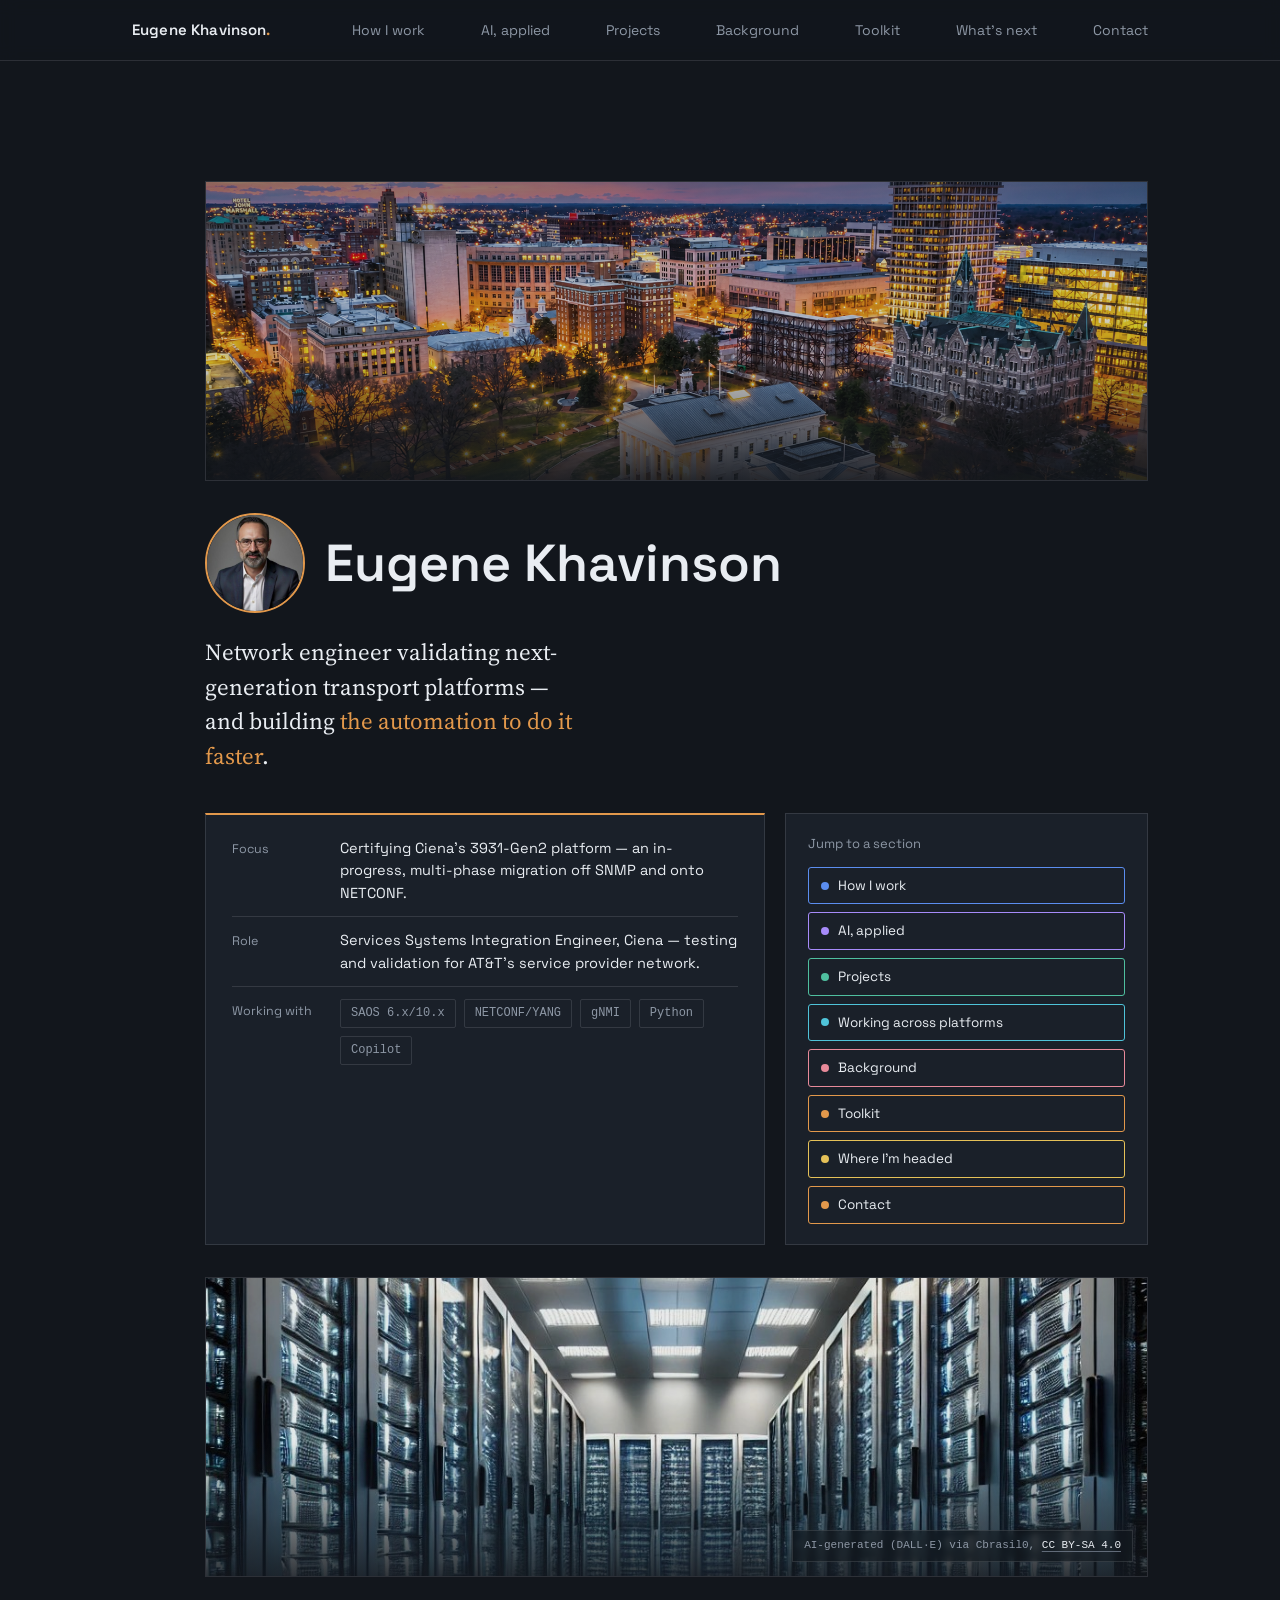
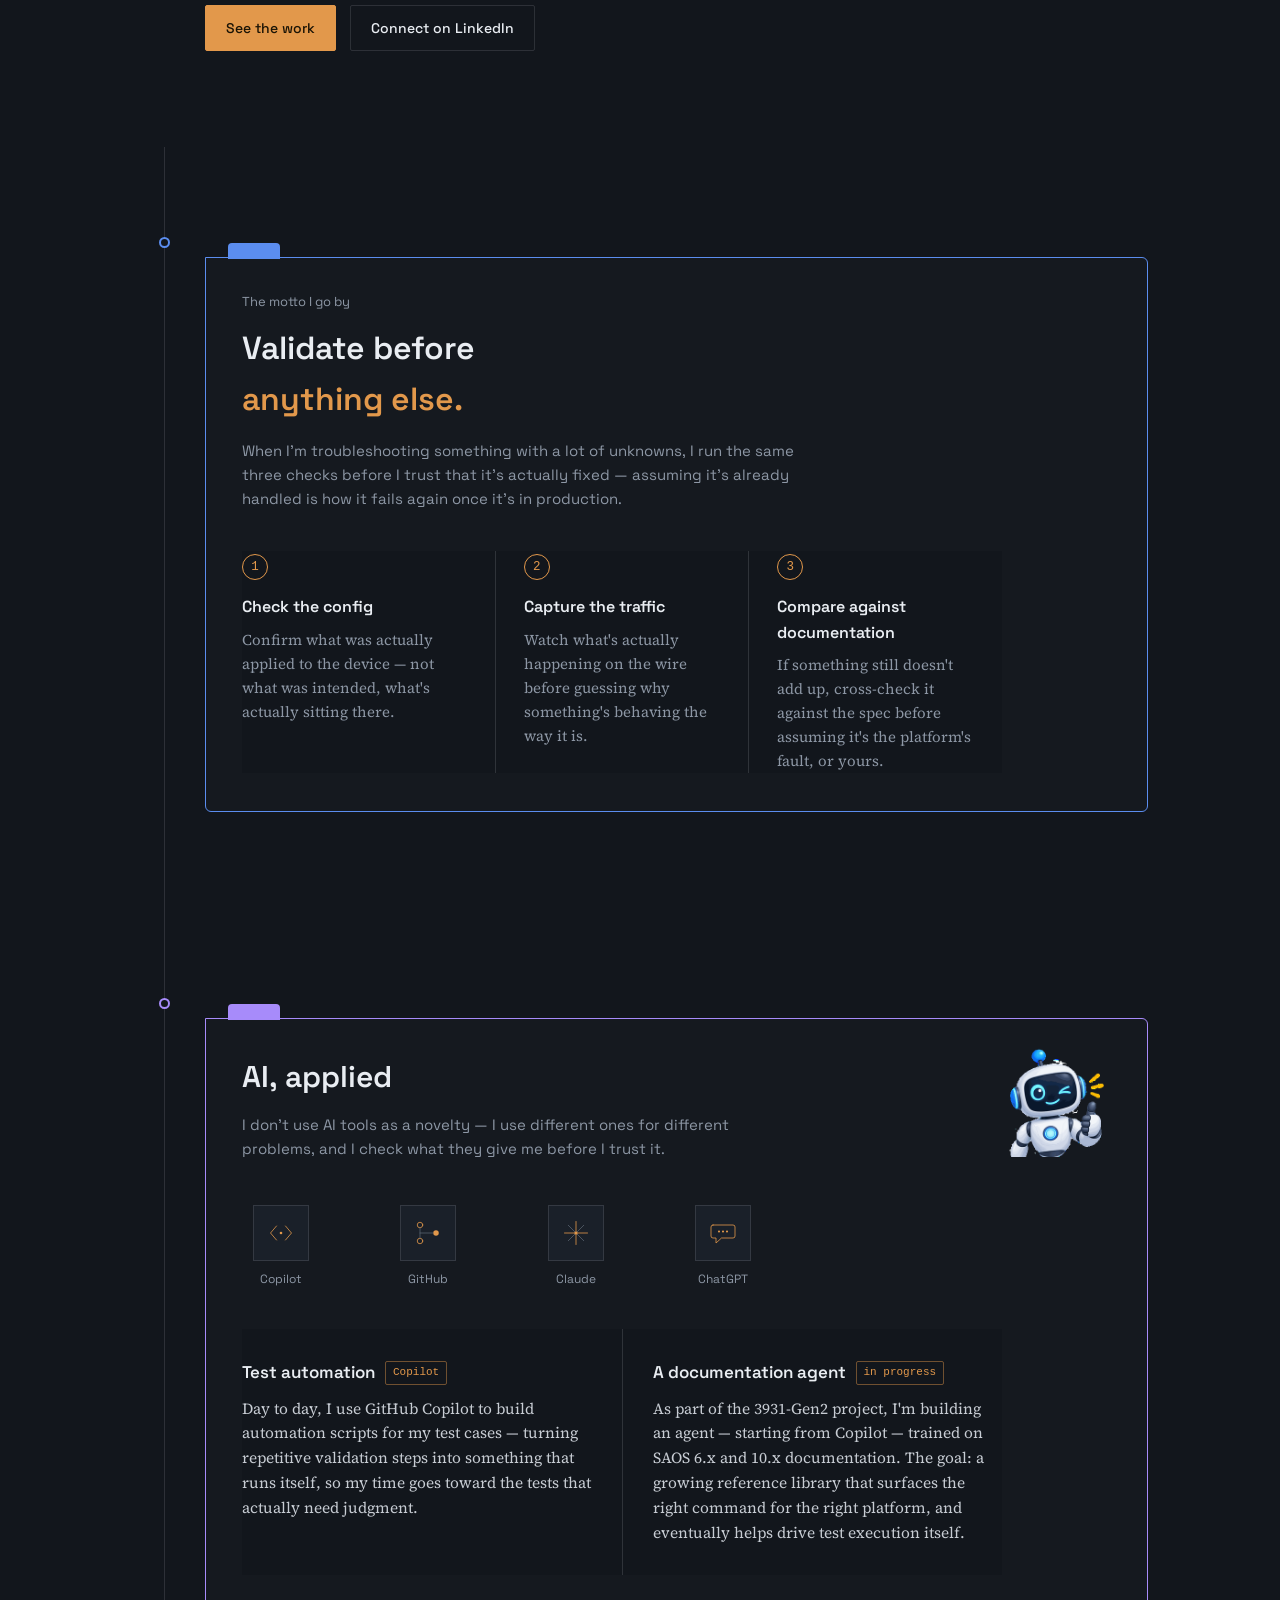
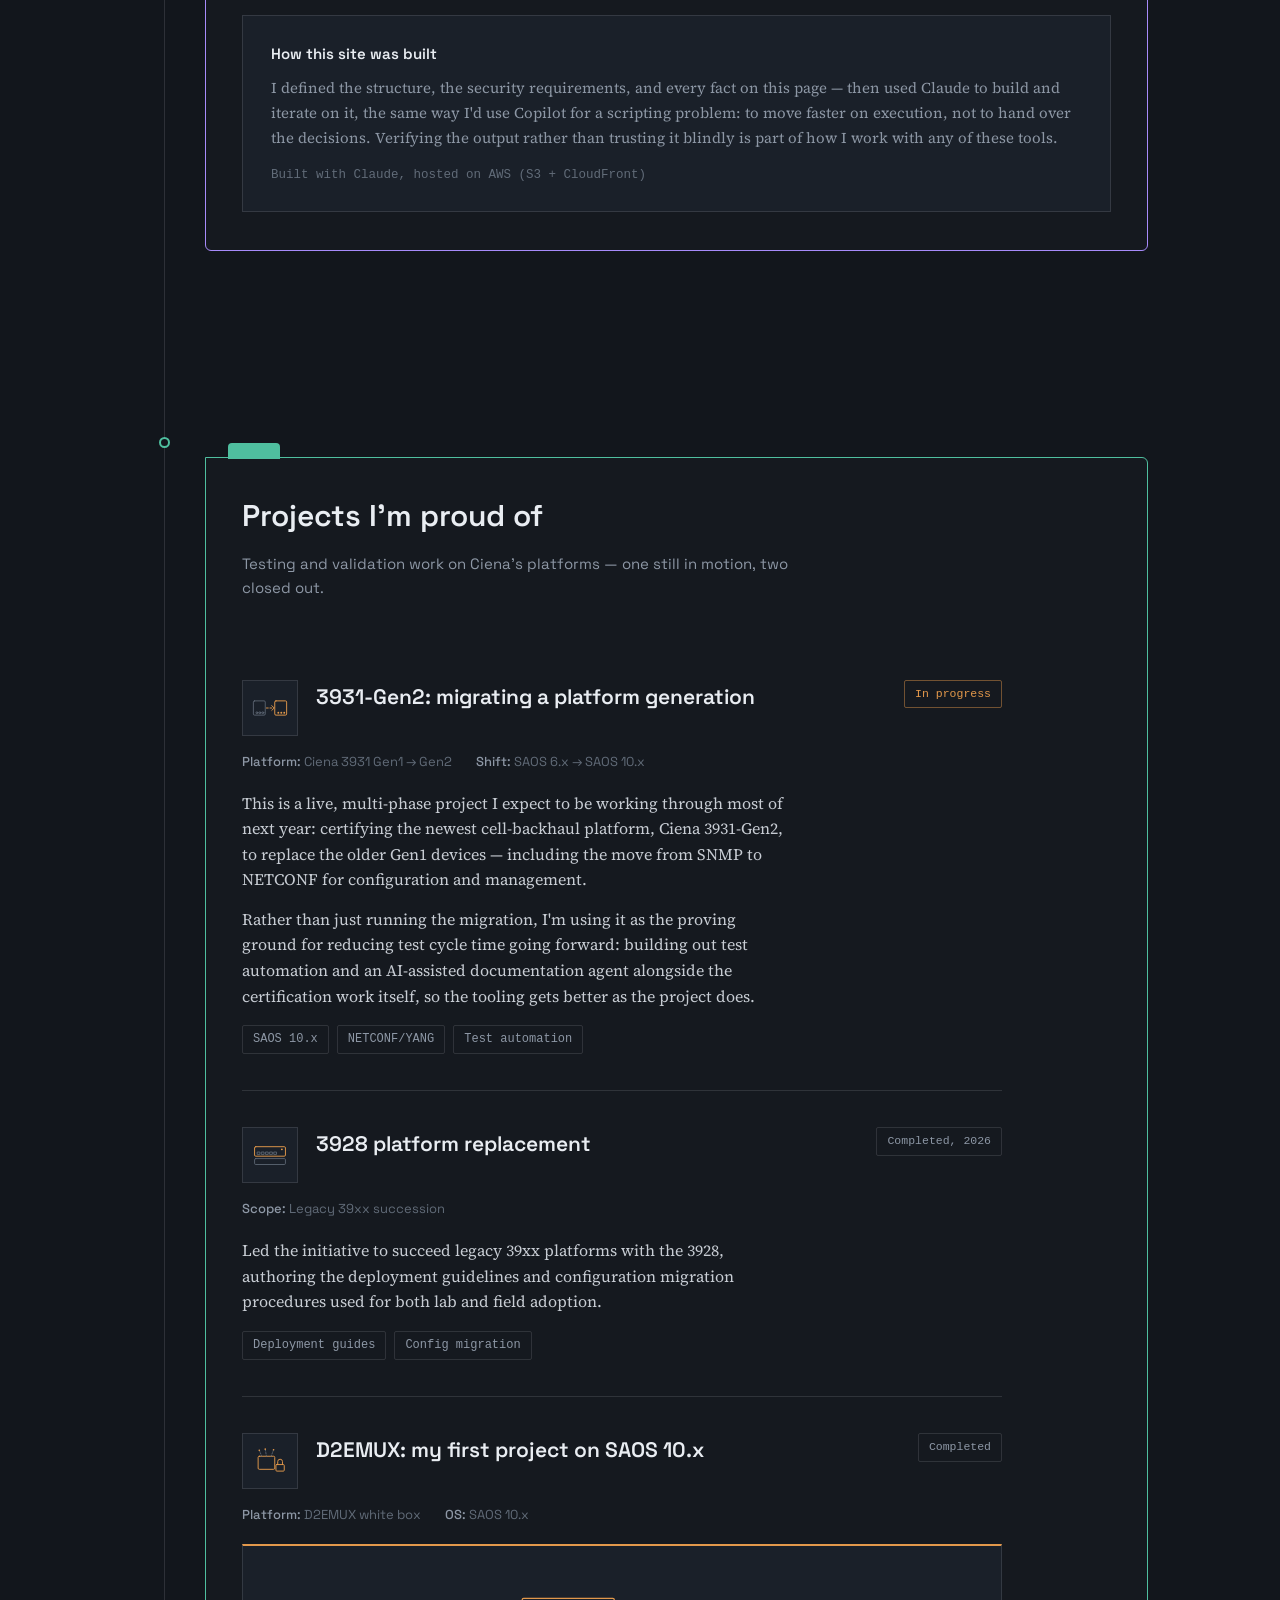
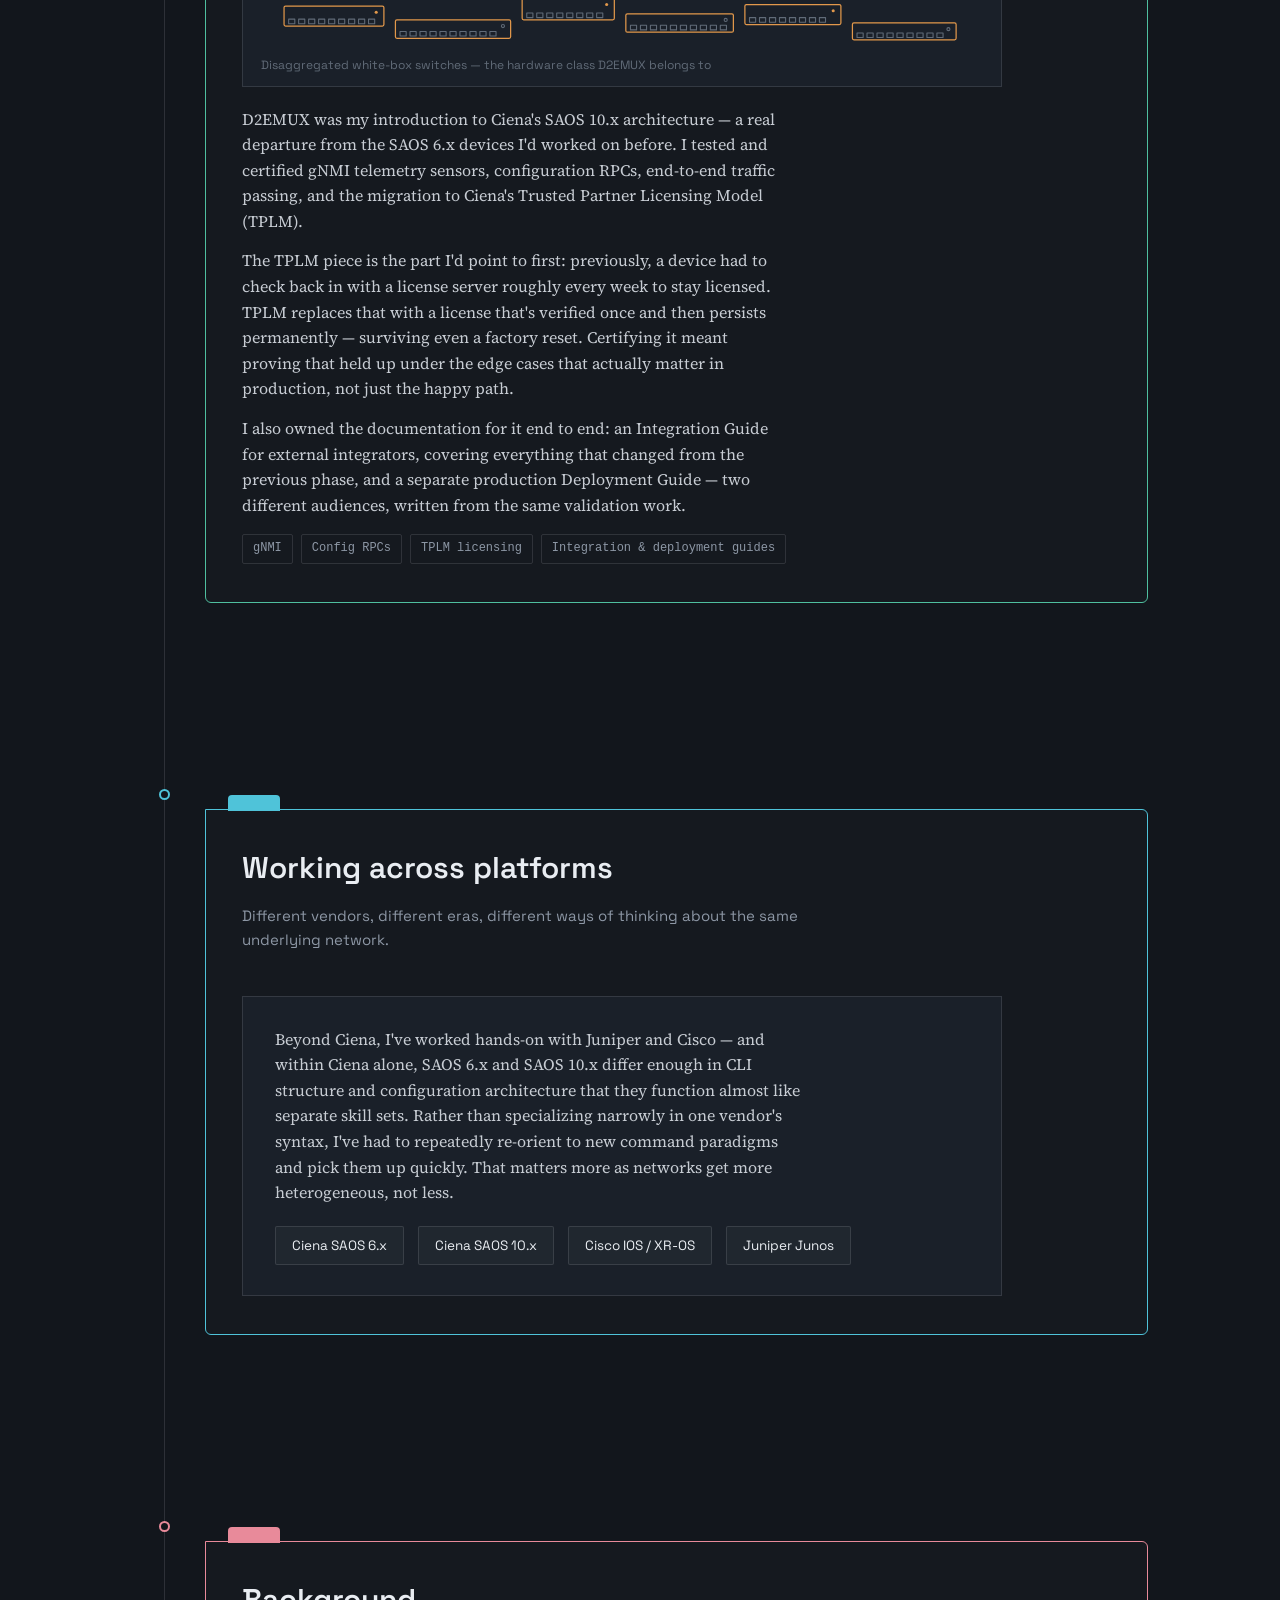
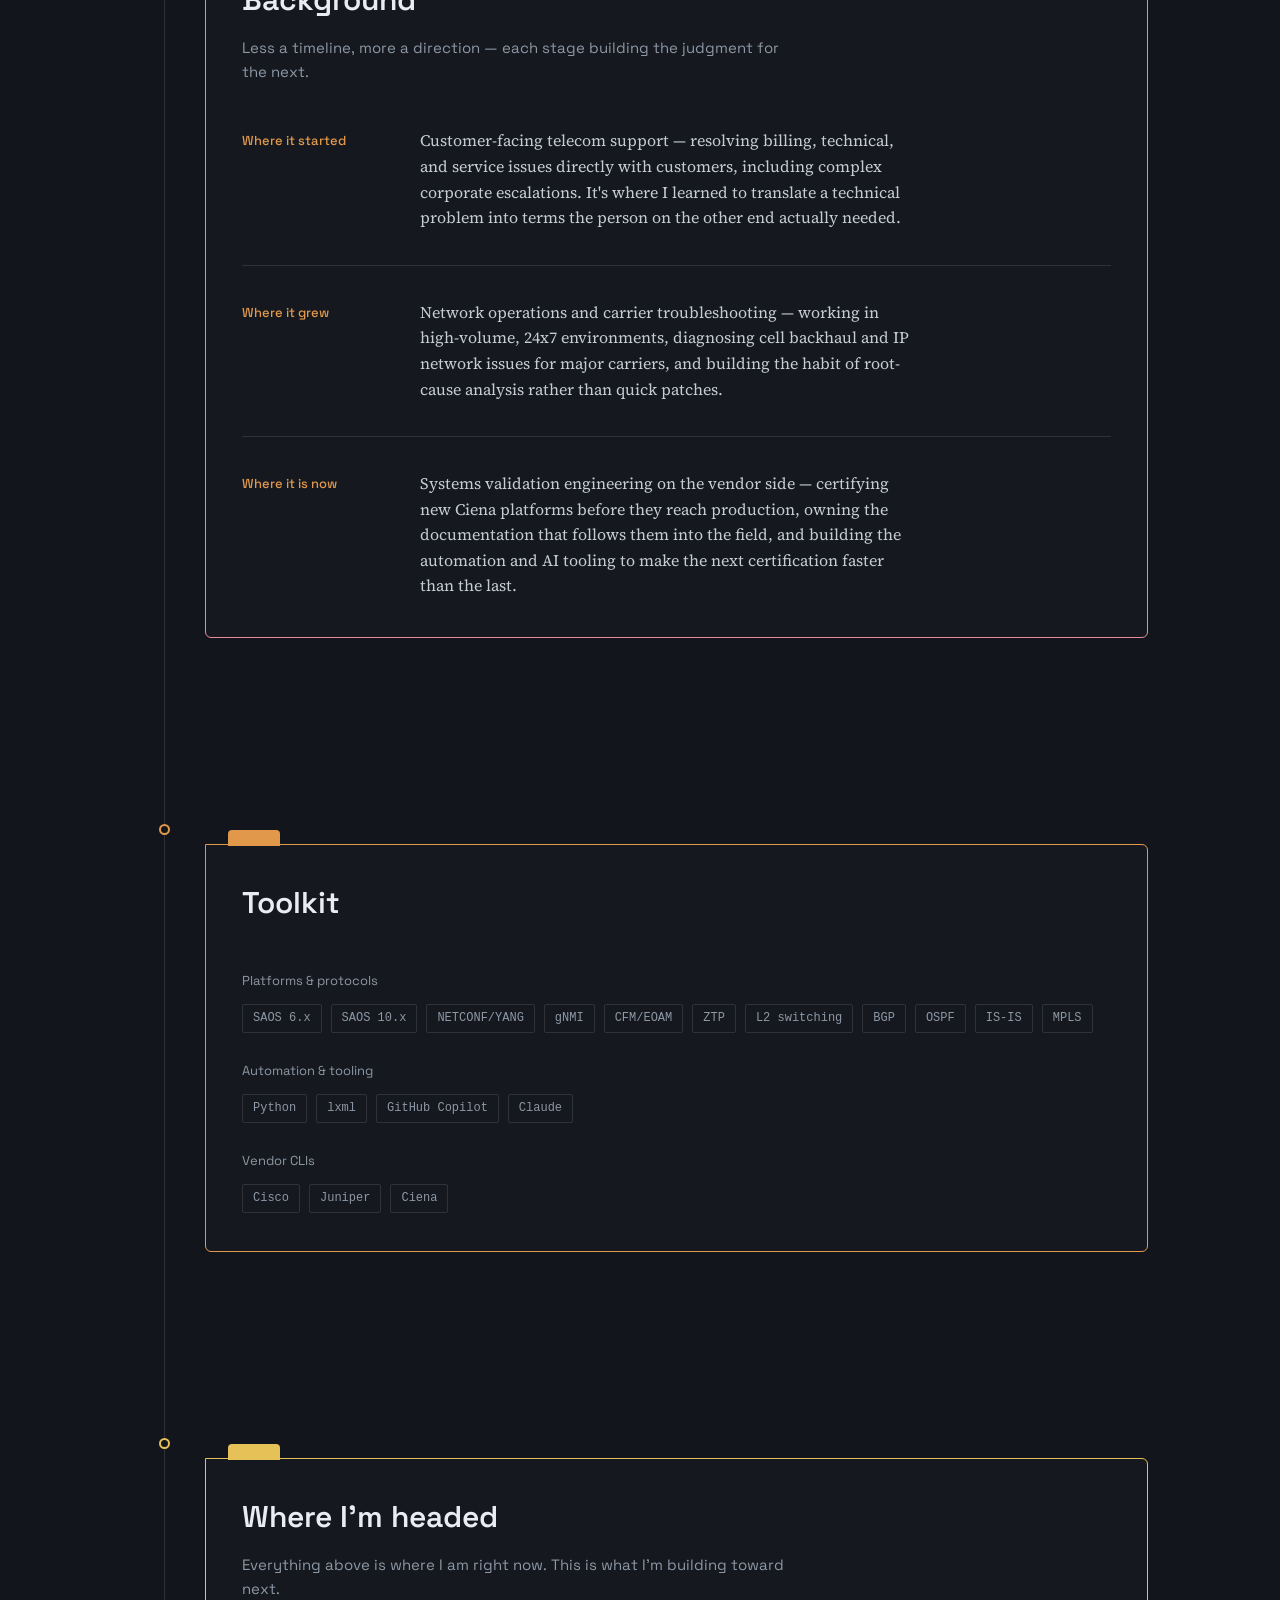
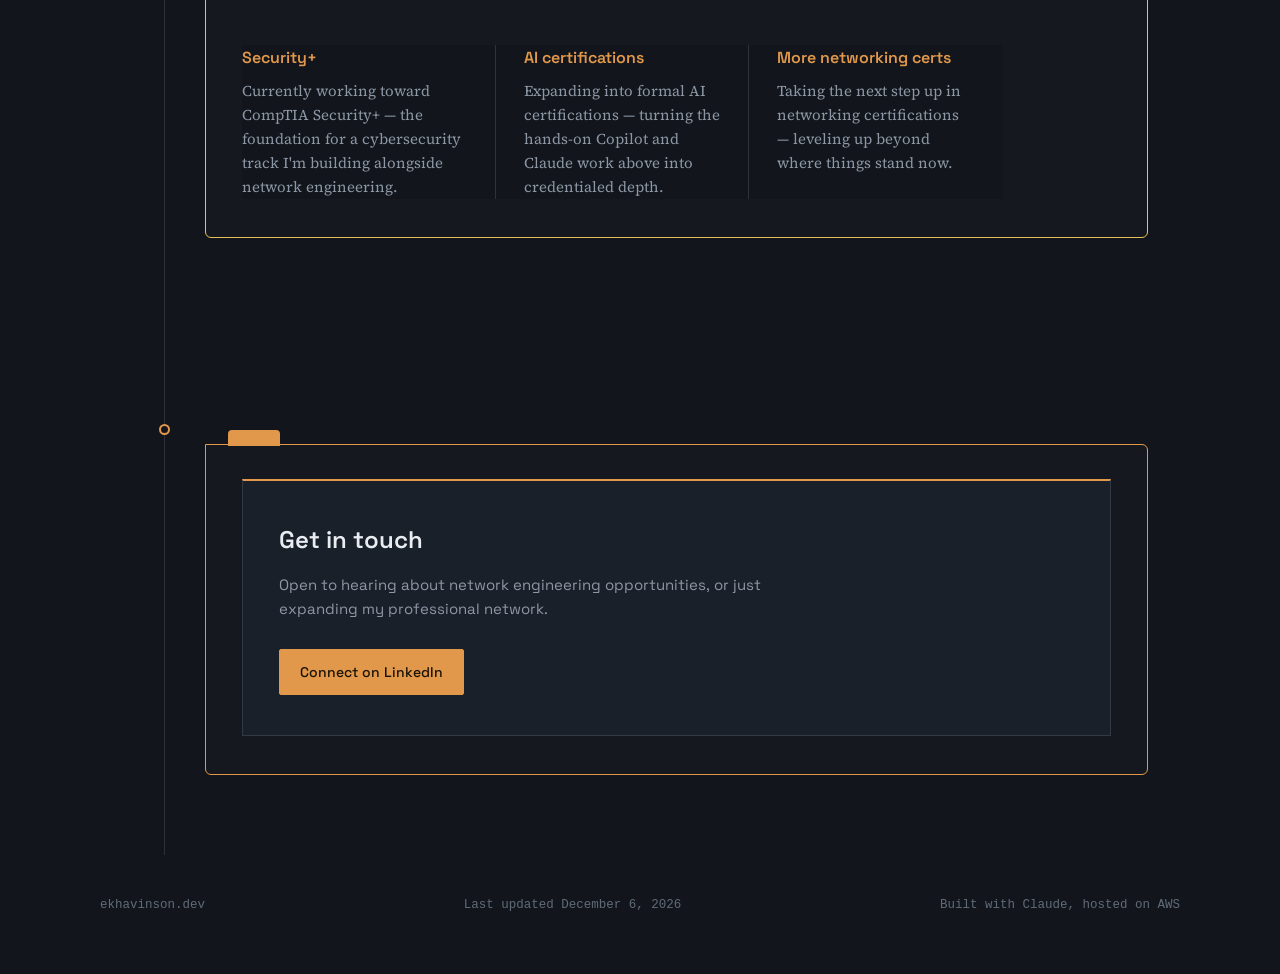
==== commit eb4a84db: "Add files via upload" ====
--- a/site/index.html
+++ b/site/index.html
@@ -484,18 +484,13 @@
 <footer>
   <div class="footer-inner">
     <span class="footer-note">ekhavinson.dev</span>
-    <span class="footer-note">Last updated September 25, 2026</span>
+    <span class="footer-note" id="last-updated">Last updated September 25, 2026</span>
     <span class="footer-note">Built with Claude, hosted on AWS</span>
   </div>
 </footer>
 
-<!--
-  Analytics: Cloudflare Web Analytics — free, cookieless, no consent banner needed.
-  Setup: sign up at https://dash.cloudflare.com (free, no credit card), add this
-  site under "Web Analytics" (no need to change DNS/nameservers), and it will
-  give you a token. Replace YOUR_TOKEN_HERE below with that token.
--->
 <!-- Cloudflare Web Analytics -->
+<script src="scripts.js" defer></script>
 <script type='module' src='https://static.cloudflareinsights.com/beacon.min.js' data-cf-beacon='{"token": "165c0d0a17594d0c951a4bcd16cdf24d"}'></script>
 <!-- End Cloudflare Web Analytics -->
 </body>
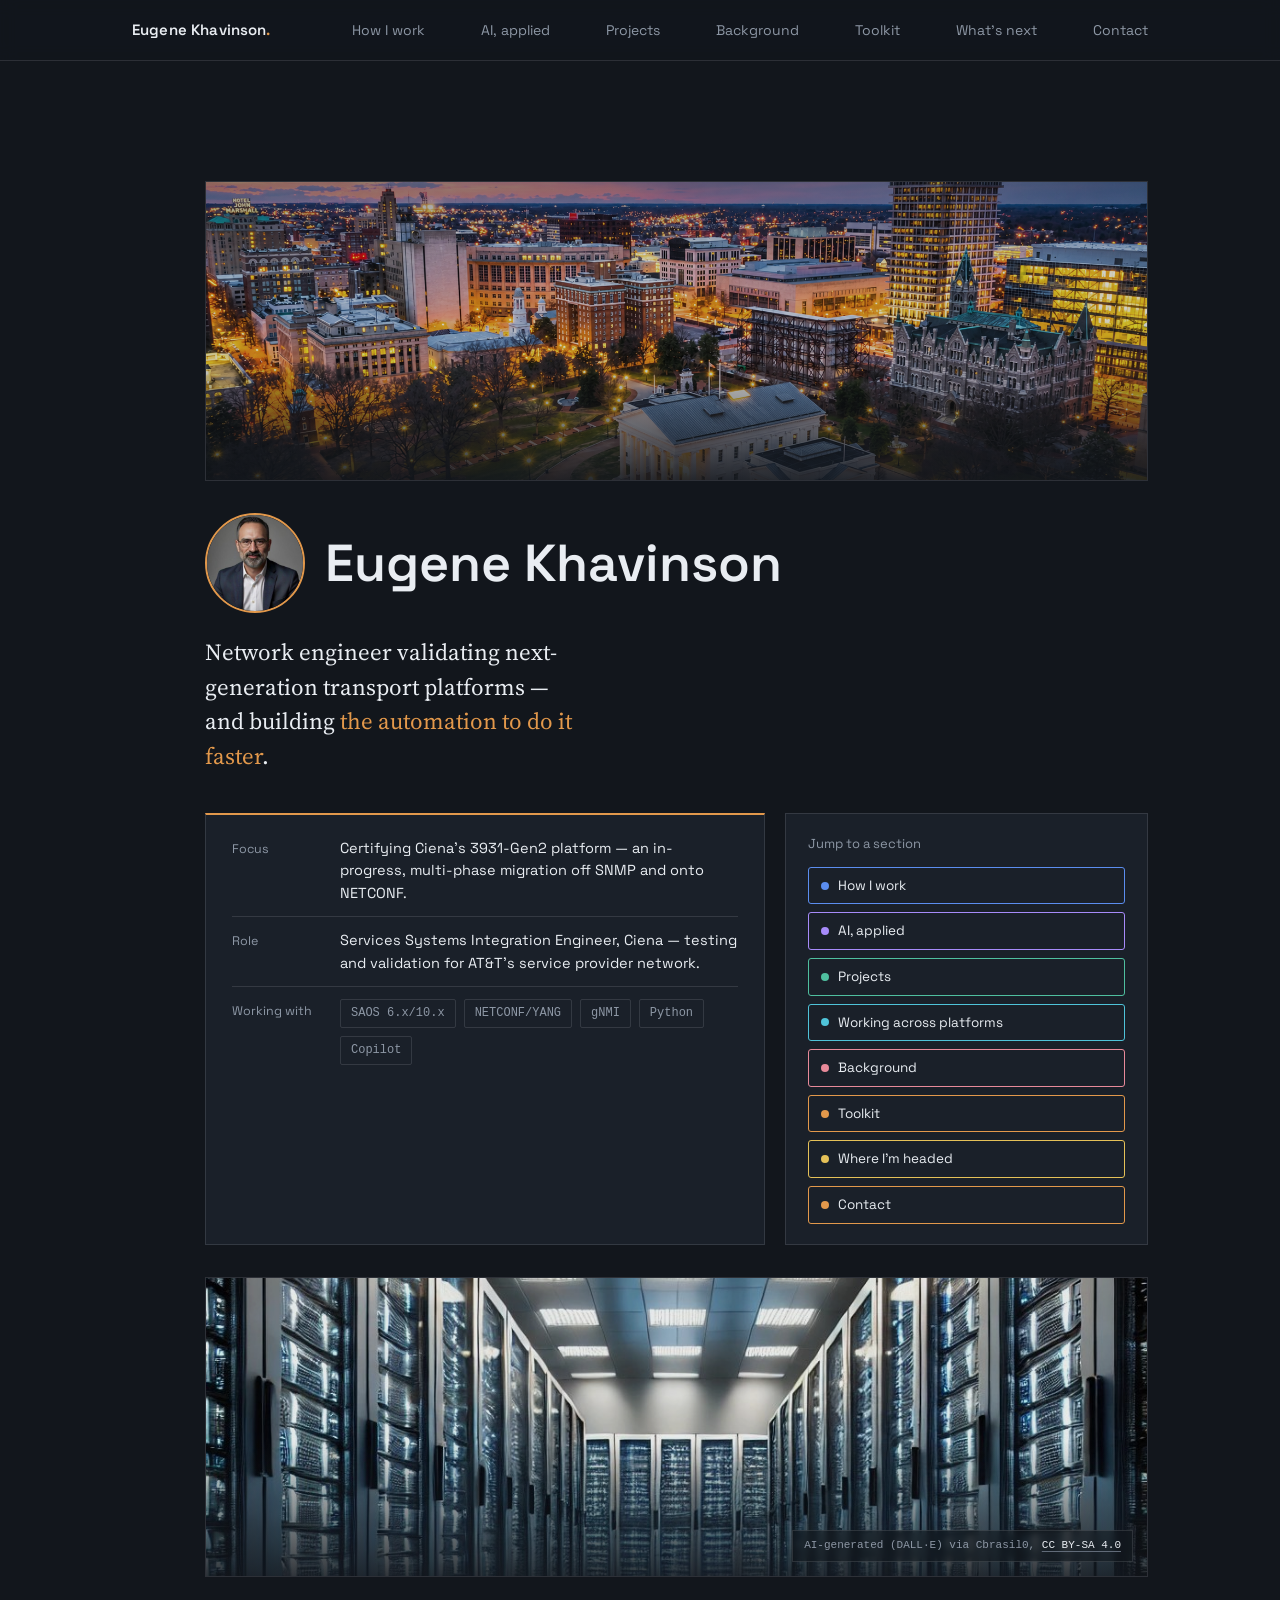
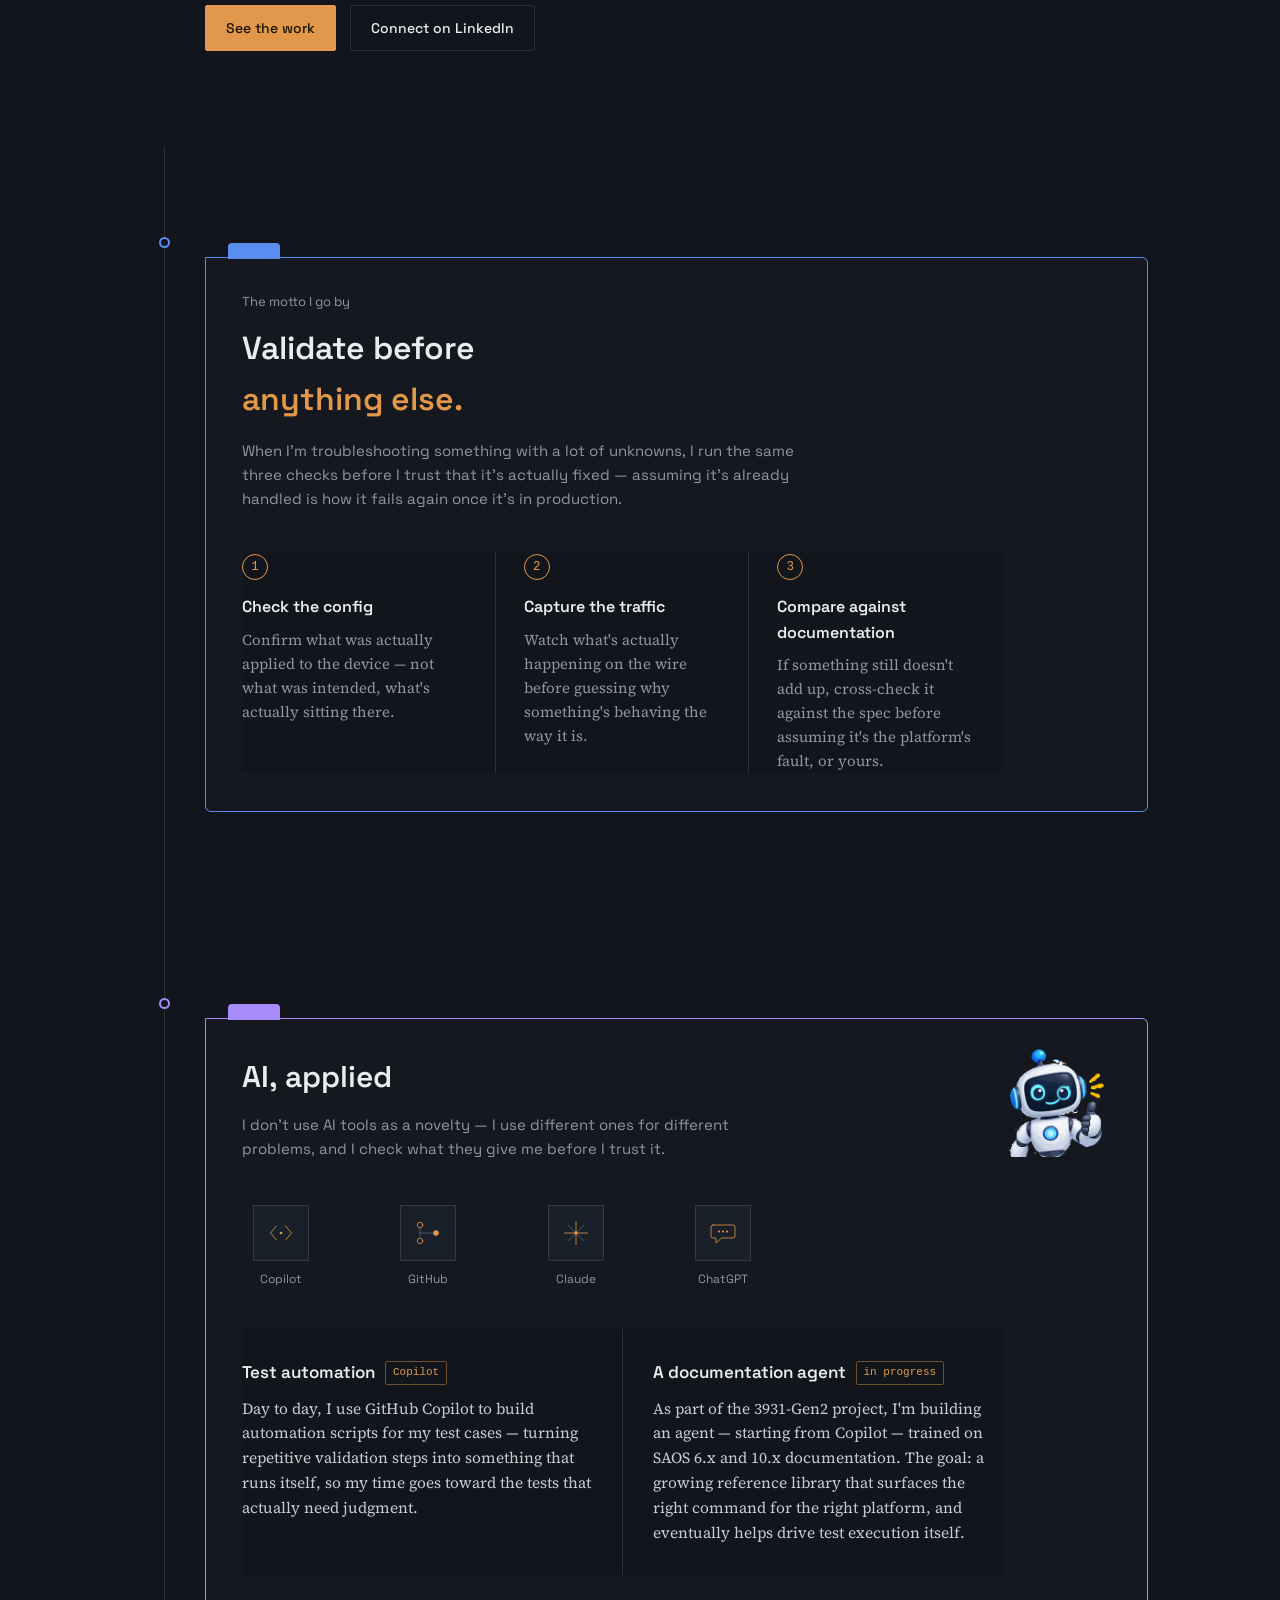
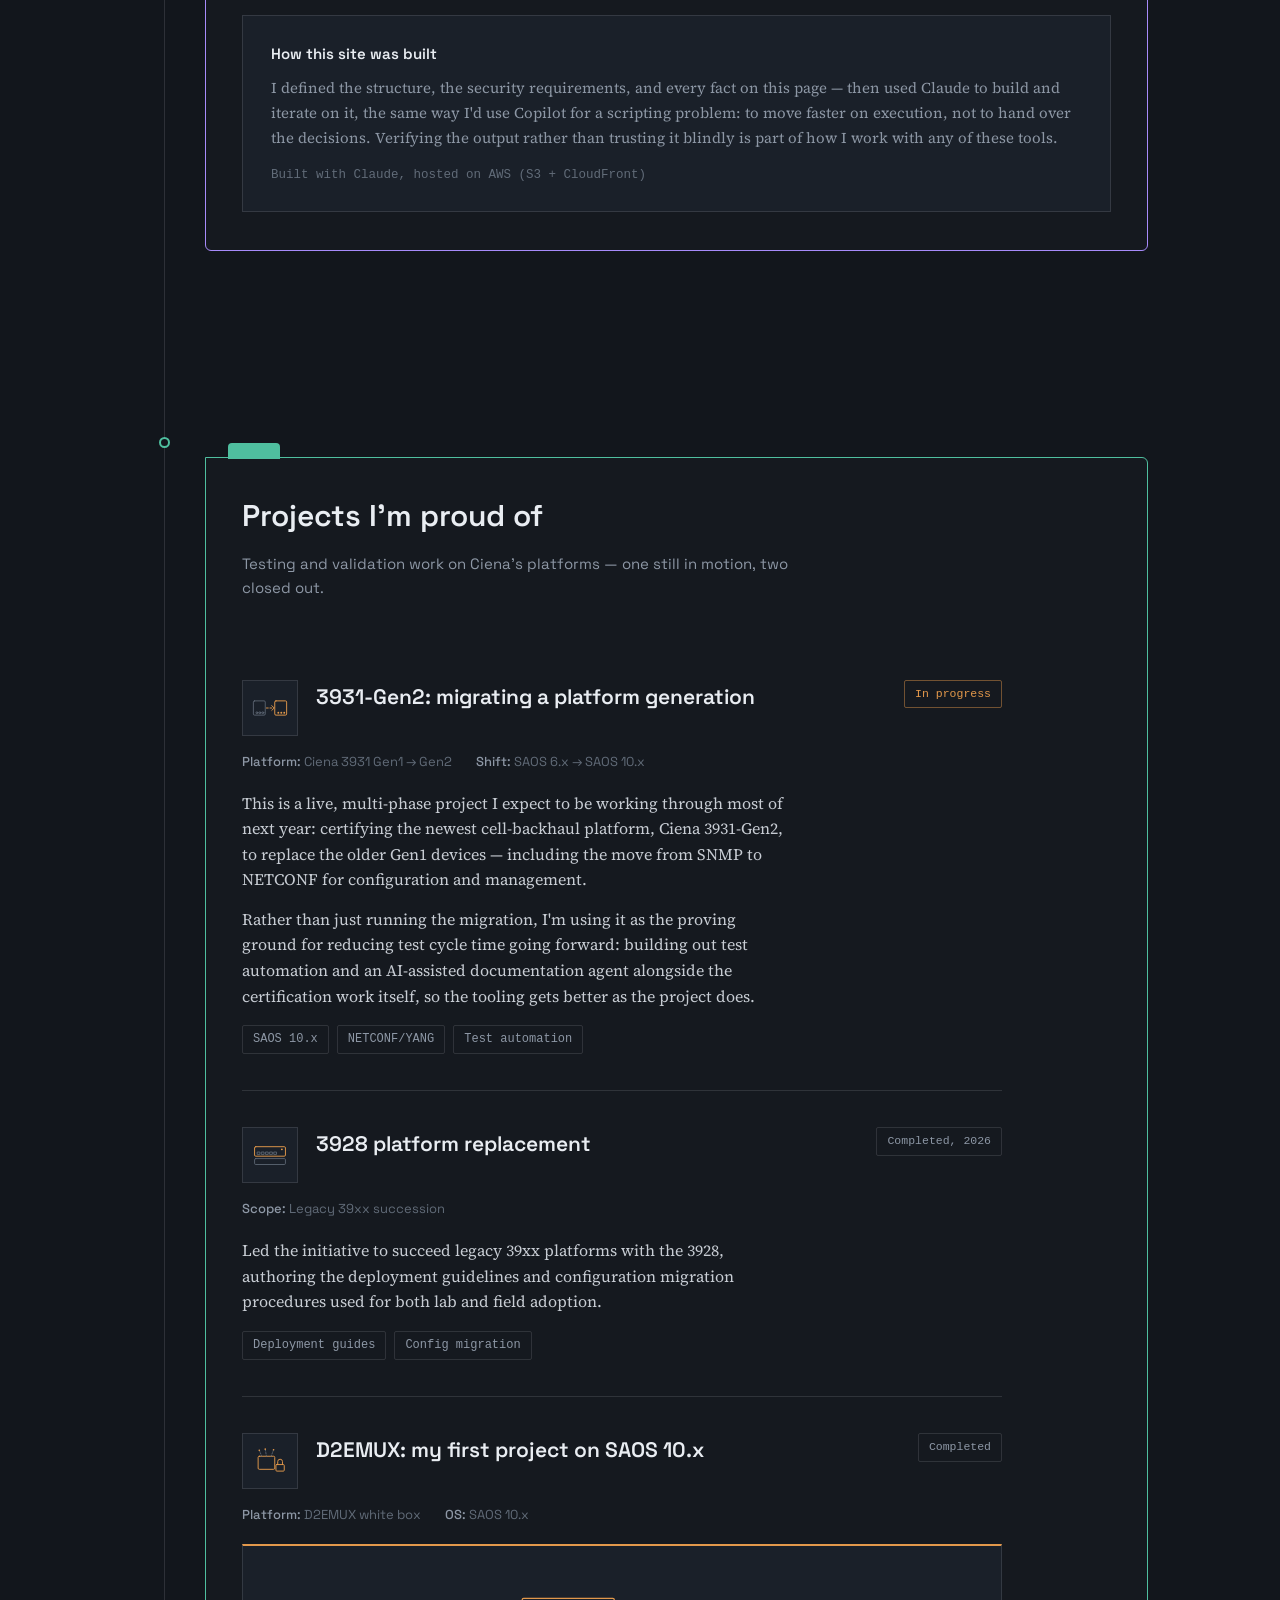
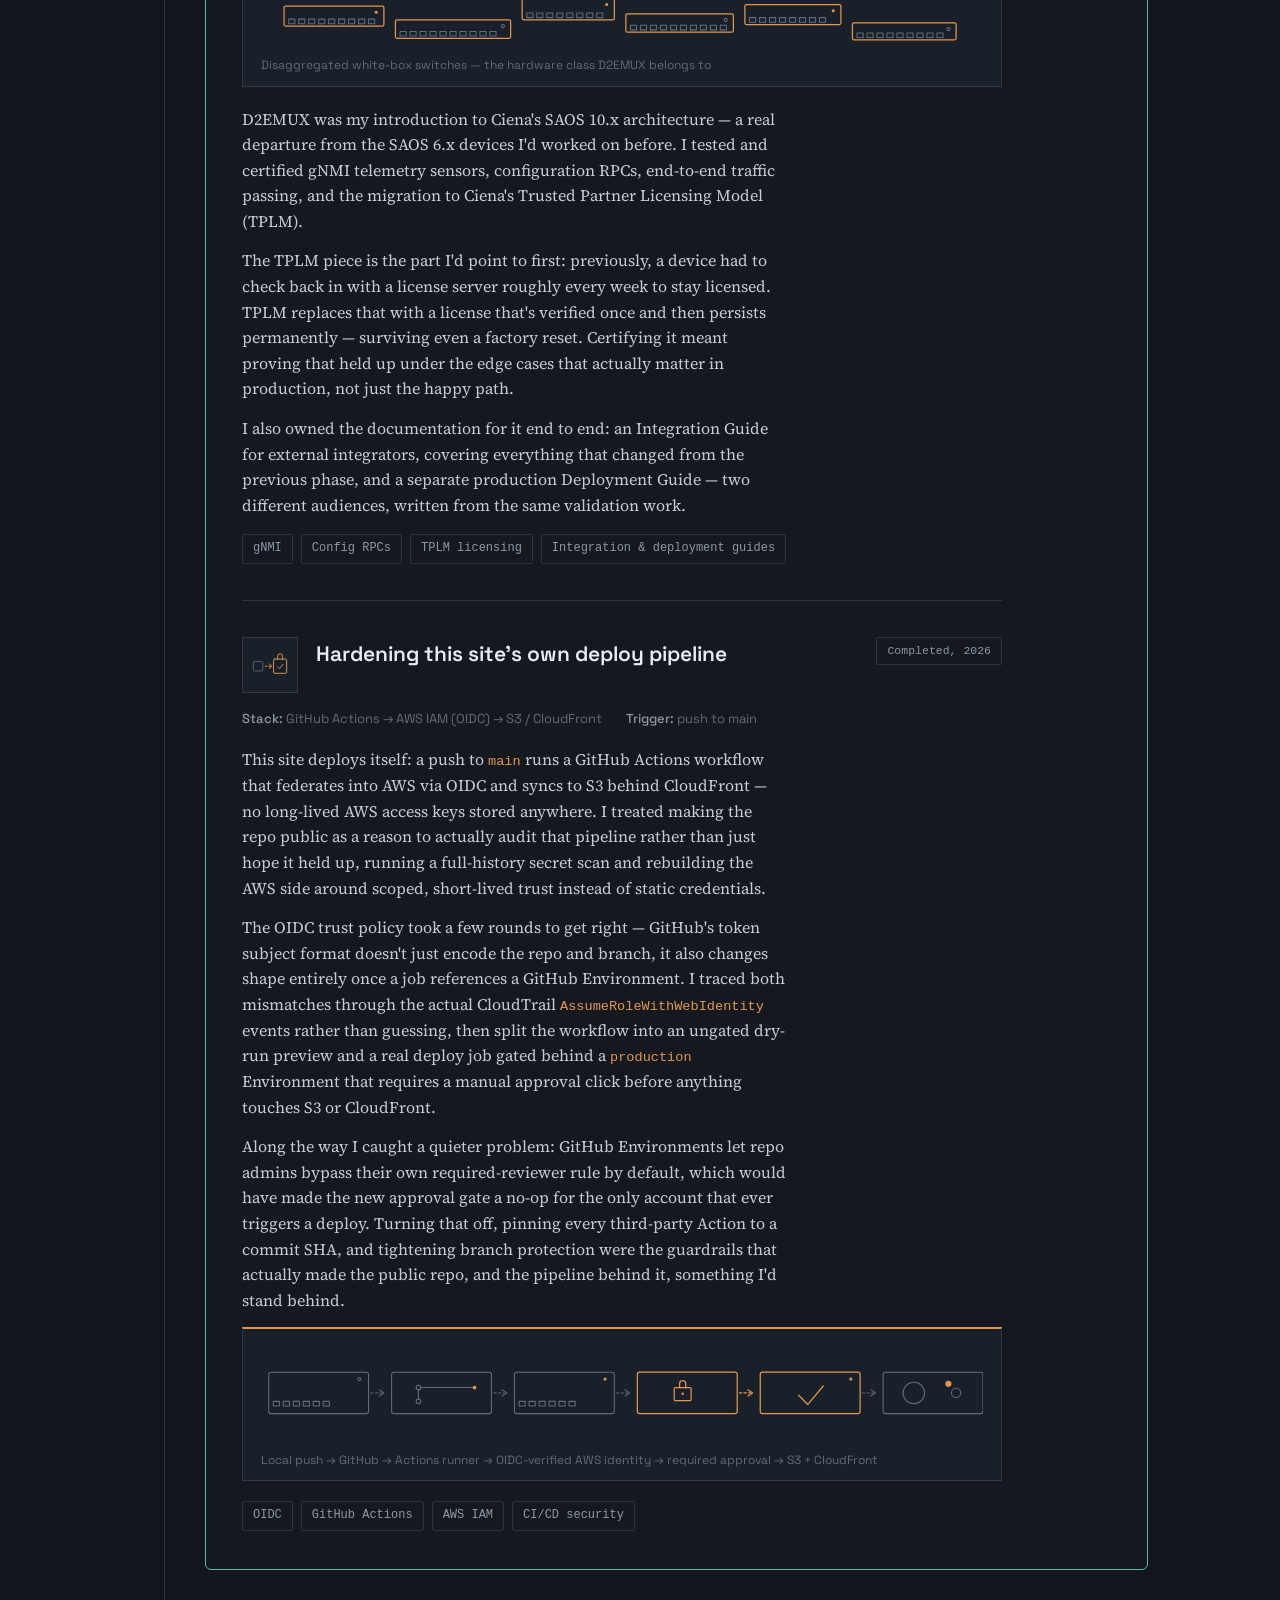
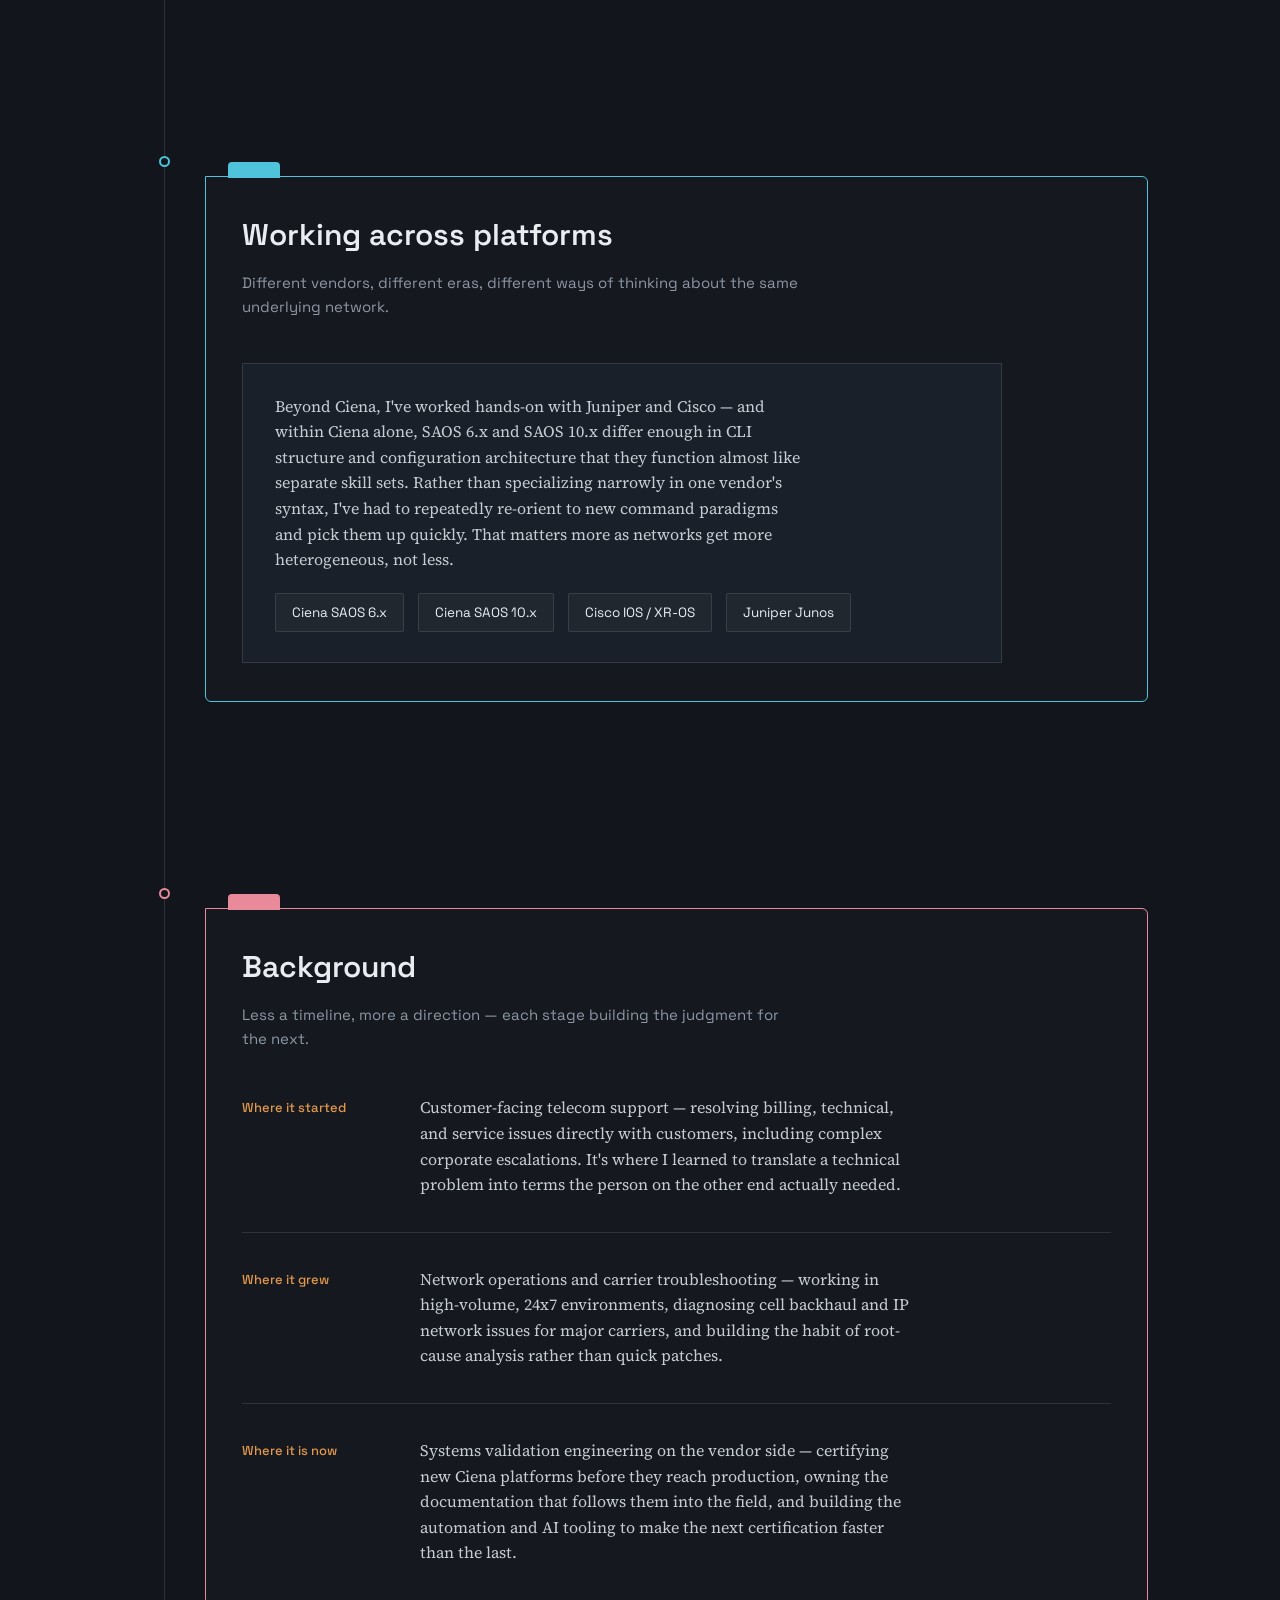
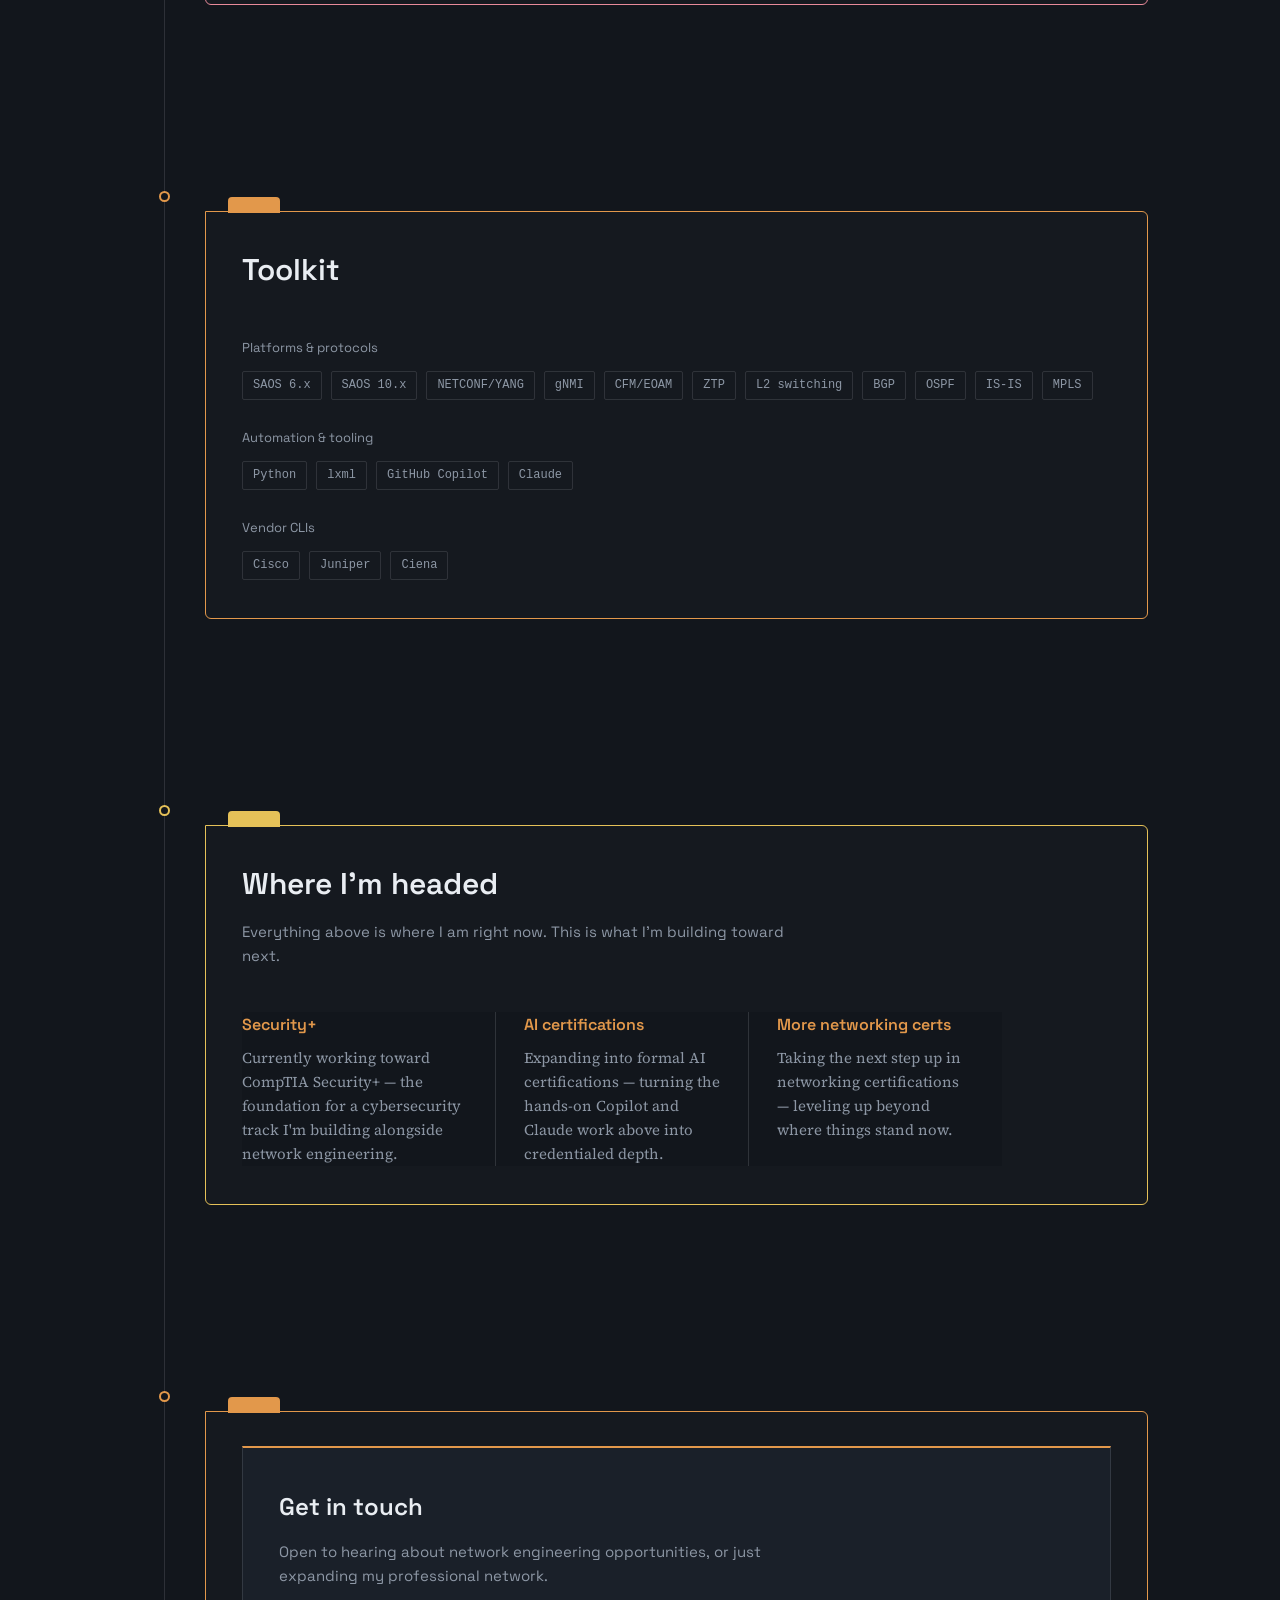
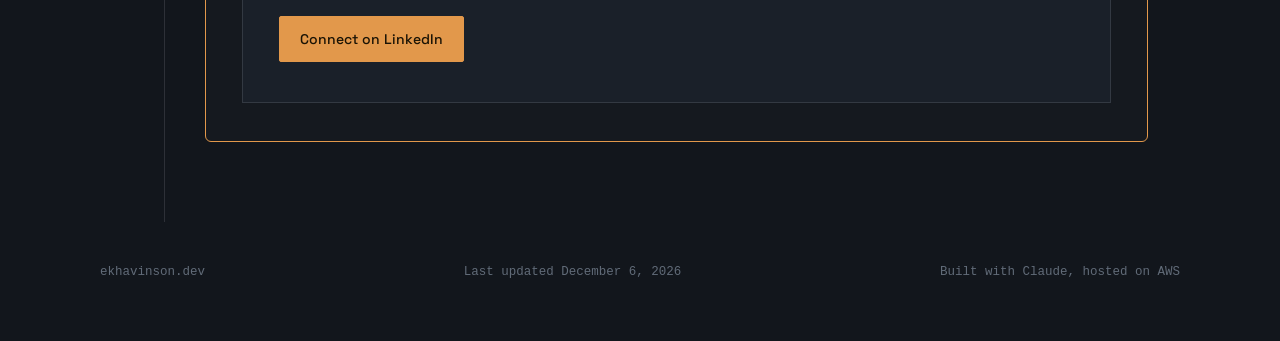
==== commit 97d06b52: "Add deploy-pipeline hardening as a case study under Projects I'm proud of New entry alongside 3931-G" ====
--- a/site/index.html
+++ b/site/index.html
@@ -349,7 +349,86 @@
         <span class="tag-chip">Integration &amp; deployment guides</span>
       </div>
     </div>
-  
+
+    <div class="case">
+      <div class="case-top">
+        <div class="case-icon">
+          <svg viewBox="0 0 64 64" xmlns="http://www.w3.org/2000/svg" role="img" aria-label="Trust and approval gate schematic">
+            <rect class="icon-stroke-dim" x="4" y="26" width="16" height="16" rx="2"/>
+            <path class="icon-stroke" d="M24,34 L34,34" stroke-dasharray="3 3"/>
+            <path class="icon-stroke" d="M31,30 L35,34 L31,38"/>
+            <rect class="icon-stroke" x="38" y="22" width="22" height="24" rx="2"/>
+            <path class="icon-stroke" d="M45,22 L45,17 a4,4 0 0 1 8,0 L53,22"/>
+            <path class="icon-stroke" d="M45,35 L48,38 L54,31"/>
+          </svg>
+        </div>
+        <div class="case-head">
+          <h3>Hardening this site's own deploy pipeline</h3>
+          <span class="case-status">Completed, 2026</span>
+        </div>
+      </div>
+      <div class="case-meta"><span><b>Stack:</b> GitHub Actions → AWS IAM (OIDC) → S3 / CloudFront</span><span><b>Trigger:</b> push to main</span></div>
+      <p>This site deploys itself: a push to <code>main</code> runs a GitHub Actions workflow that federates into AWS via OIDC and syncs to S3 behind CloudFront — no long-lived AWS access keys stored anywhere. I treated making the repo public as a reason to actually audit that pipeline rather than just hope it held up, running a full-history secret scan and rebuilding the AWS side around scoped, short-lived trust instead of static credentials.</p>
+      <p>The OIDC trust policy took a few rounds to get right — GitHub's token subject format doesn't just encode the repo and branch, it also changes shape entirely once a job references a GitHub Environment. I traced both mismatches through the actual CloudTrail <code>AssumeRoleWithWebIdentity</code> events rather than guessing, then split the workflow into an ungated dry-run preview and a real deploy job gated behind a <code>production</code> Environment that requires a manual approval click before anything touches S3 or CloudFront.</p>
+      <p>Along the way I caught a quieter problem: GitHub Environments let repo admins bypass their own required-reviewer rule by default, which would have made the new approval gate a no-op for the only account that ever triggers a deploy. Turning that off, pinning every third-party Action to a commit SHA, and tightening branch protection were the guardrails that actually made the public repo, and the pipeline behind it, something I'd stand behind.</p>
+      <div class="whitebox-graphic">
+        <svg viewBox="0 0 940 130" xmlns="http://www.w3.org/2000/svg" role="img" aria-label="Diagram of the deploy pipeline: a local push reaches GitHub, triggers an Actions runner, which requests an OIDC-verified AWS identity, pauses for a required manual approval, then syncs to S3 and CloudFront">
+          <g>
+            <rect class="icon-stroke-dim" x="10" y="38" width="130" height="54" rx="3"/>
+            <rect class="icon-stroke-dim" x="16" y="76" width="8" height="6"/><rect class="icon-stroke-dim" x="29" y="76" width="8" height="6"/><rect class="icon-stroke-dim" x="42" y="76" width="8" height="6"/><rect class="icon-stroke-dim" x="55" y="76" width="8" height="6"/><rect class="icon-stroke-dim" x="68" y="76" width="8" height="6"/><rect class="icon-stroke-dim" x="81" y="76" width="8" height="6"/>
+            <circle class="icon-stroke-dim" cx="128" cy="47" r="2"/>
+          </g>
+          <path class="icon-stroke-dim" d="M143,65 L157,65" stroke-dasharray="3 3"/>
+          <path class="icon-stroke-dim" d="M154,61 L160,65 L154,69"/>
+          <g>
+            <rect class="icon-stroke-dim" x="170" y="38" width="130" height="54" rx="3"/>
+            <circle class="icon-stroke-dim" cx="205" cy="58" r="3"/>
+            <circle class="icon-stroke-dim" cx="205" cy="76" r="3"/>
+            <path class="icon-stroke-dim" d="M205,61 L205,73"/>
+            <path class="icon-stroke-dim" d="M208,58 L275,58"/>
+            <circle class="icon-dot" cx="278" cy="58" r="2.4"/>
+          </g>
+          <path class="icon-stroke-dim" d="M303,65 L317,65" stroke-dasharray="3 3"/>
+          <path class="icon-stroke-dim" d="M314,61 L320,65 L314,69"/>
+          <g>
+            <rect class="icon-stroke-dim" x="330" y="38" width="130" height="54" rx="3"/>
+            <rect class="icon-stroke-dim" x="336" y="76" width="8" height="6"/><rect class="icon-stroke-dim" x="349" y="76" width="8" height="6"/><rect class="icon-stroke-dim" x="362" y="76" width="8" height="6"/><rect class="icon-stroke-dim" x="375" y="76" width="8" height="6"/><rect class="icon-stroke-dim" x="388" y="76" width="8" height="6"/><rect class="icon-stroke-dim" x="401" y="76" width="8" height="6"/>
+            <circle class="icon-dot" cx="448" cy="47" r="2"/>
+          </g>
+          <path class="icon-stroke-dim" d="M463,65 L477,65" stroke-dasharray="3 3"/>
+          <path class="icon-stroke-dim" d="M474,61 L480,65 L474,69"/>
+          <g>
+            <rect class="icon-stroke" x="490" y="38" width="130" height="54" rx="3"/>
+            <path class="icon-stroke" d="M545,58 L545,53 a4,4 0 0 1 8,0 L553,58"/>
+            <rect class="icon-stroke" x="538" y="58" width="22" height="17" rx="1.5"/>
+            <circle class="icon-dot" cx="549" cy="66" r="1.6"/>
+          </g>
+          <path class="icon-stroke" d="M623,65 L637,65" stroke-dasharray="3 3"/>
+          <path class="icon-stroke" d="M634,61 L640,65 L634,69"/>
+          <g>
+            <rect class="icon-stroke" x="650" y="38" width="130" height="54" rx="3"/>
+            <path class="icon-stroke" d="M700,68 L712,80 L732,56"/>
+            <circle class="icon-dot" cx="768" cy="47" r="2"/>
+          </g>
+          <path class="icon-stroke-dim" d="M783,65 L797,65" stroke-dasharray="3 3"/>
+          <path class="icon-stroke-dim" d="M794,61 L800,65 L794,69"/>
+          <g>
+            <rect class="icon-stroke-dim" x="810" y="38" width="130" height="54" rx="3"/>
+            <circle class="icon-stroke-dim" cx="850" cy="65" r="14"/>
+            <circle class="icon-dot" cx="895" cy="53" r="4"/>
+            <circle class="icon-stroke-dim" cx="905" cy="65" r="6"/>
+          </g>
+        </svg>
+        <div class="whitebox-caption">Local push → GitHub → Actions runner → OIDC-verified AWS identity → required approval → S3 + CloudFront</div>
+      </div>
+      <div class="tags">
+        <span class="tag-chip">OIDC</span>
+        <span class="tag-chip">GitHub Actions</span>
+        <span class="tag-chip">AWS IAM</span>
+        <span class="tag-chip">CI/CD security</span>
+      </div>
+    </div>
+
     </div></section>
 
   <!-- CLI FLUENCY -->
--- a/site/styles.css
+++ b/site/styles.css
@@ -342,6 +342,7 @@
   .case-meta span b{color:var(--muted); font-weight:500;}
   .case p{margin:0 0 14px 0; font-size:16px; color:#c7ccd3; max-width:68ch;}
   .case p:last-child{margin-bottom:0;}
+  .case p code{font-family:var(--mono); font-size:0.85em; color:var(--accent);}
   .case ul{margin:0 0 14px 0; padding-left:20px; color:#c7ccd3; max-width:68ch;}
   .case li{margin-bottom:8px; font-size:16px;}
   .tags{display:flex; flex-wrap:wrap; gap:8px; margin-top:16px;}
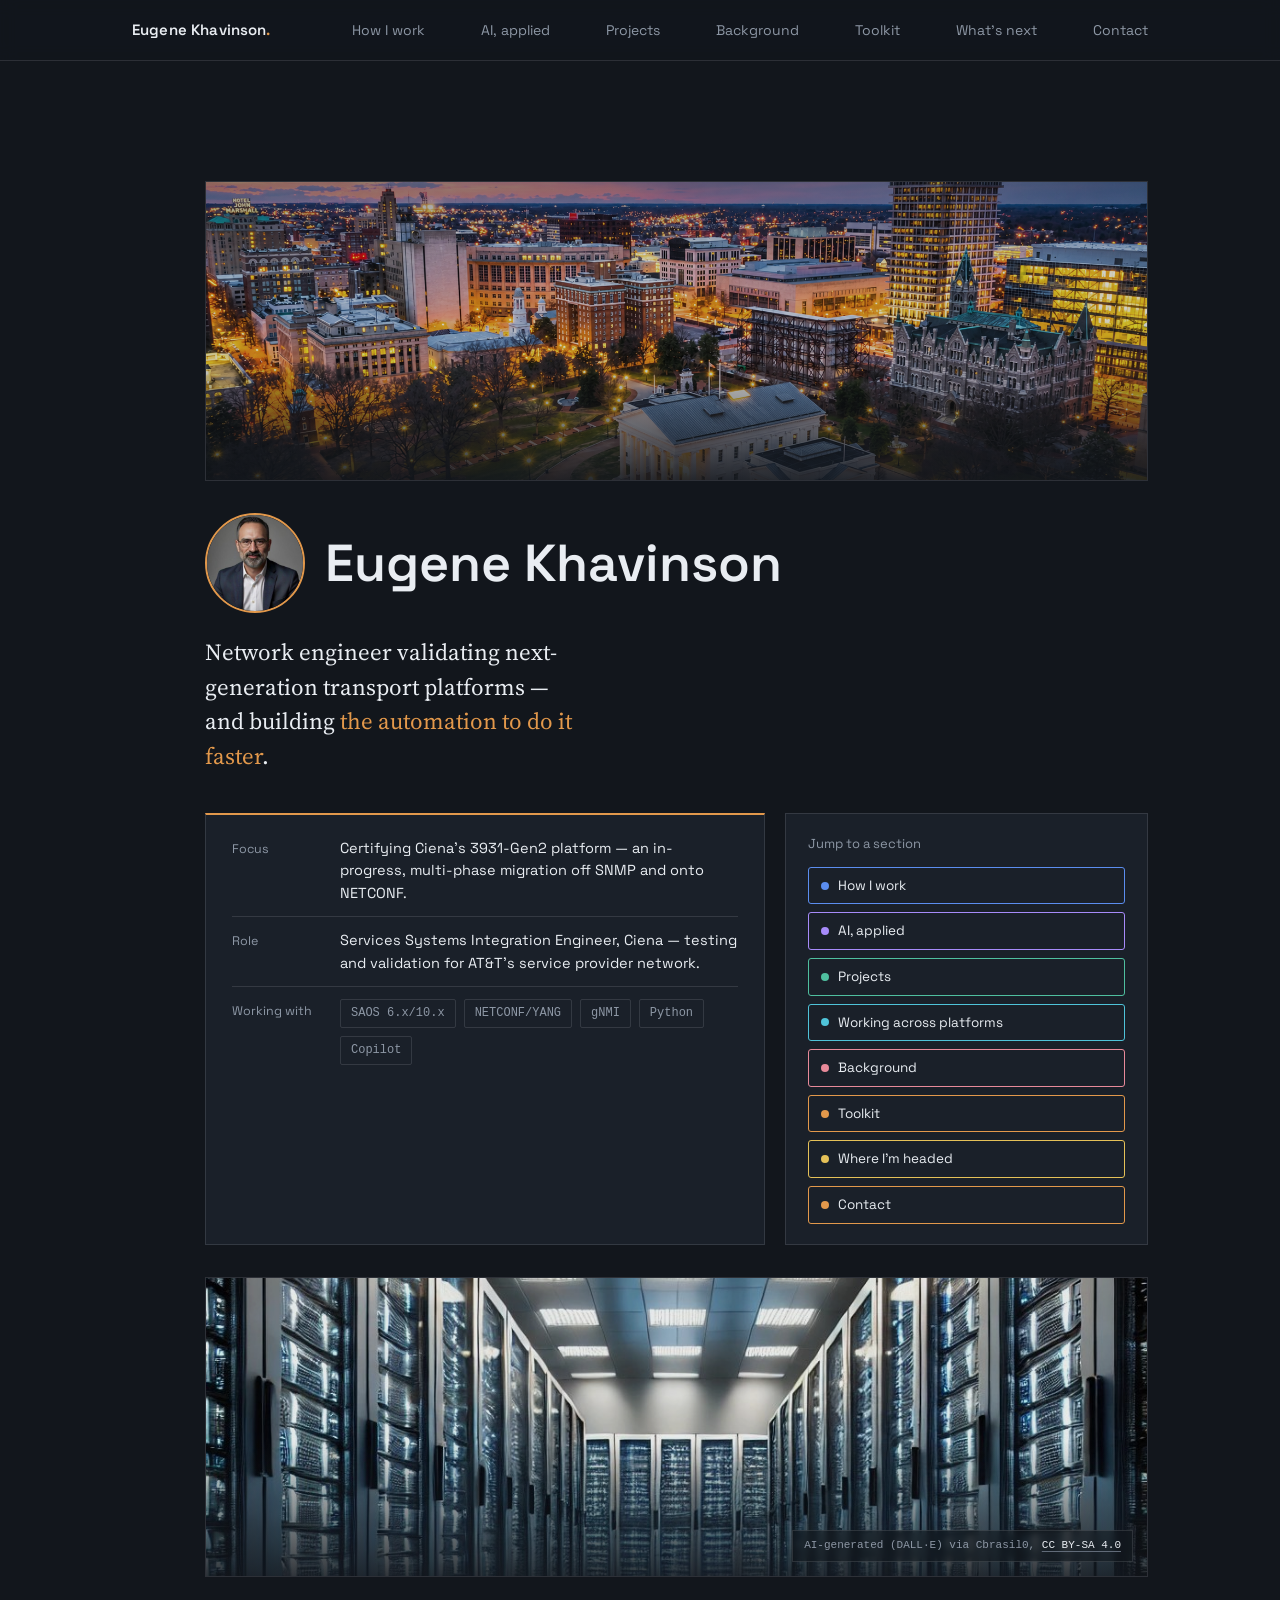
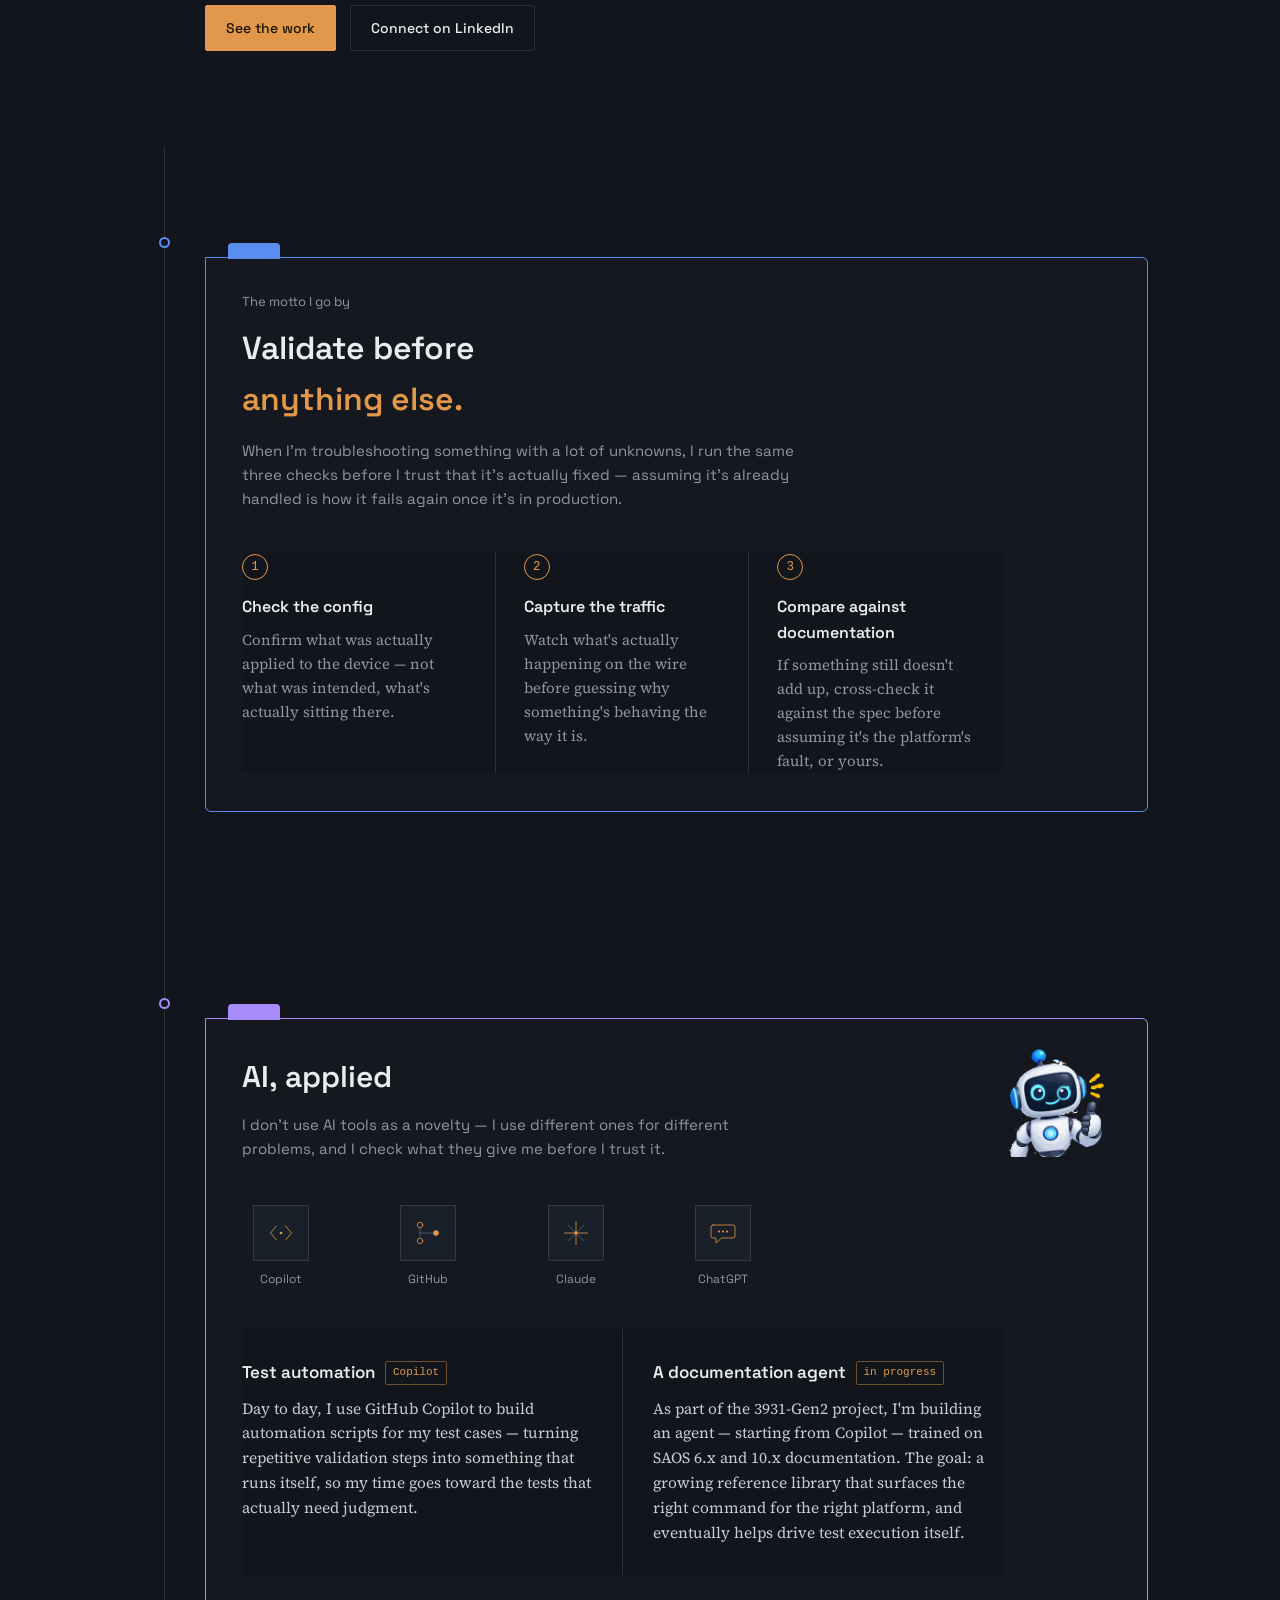
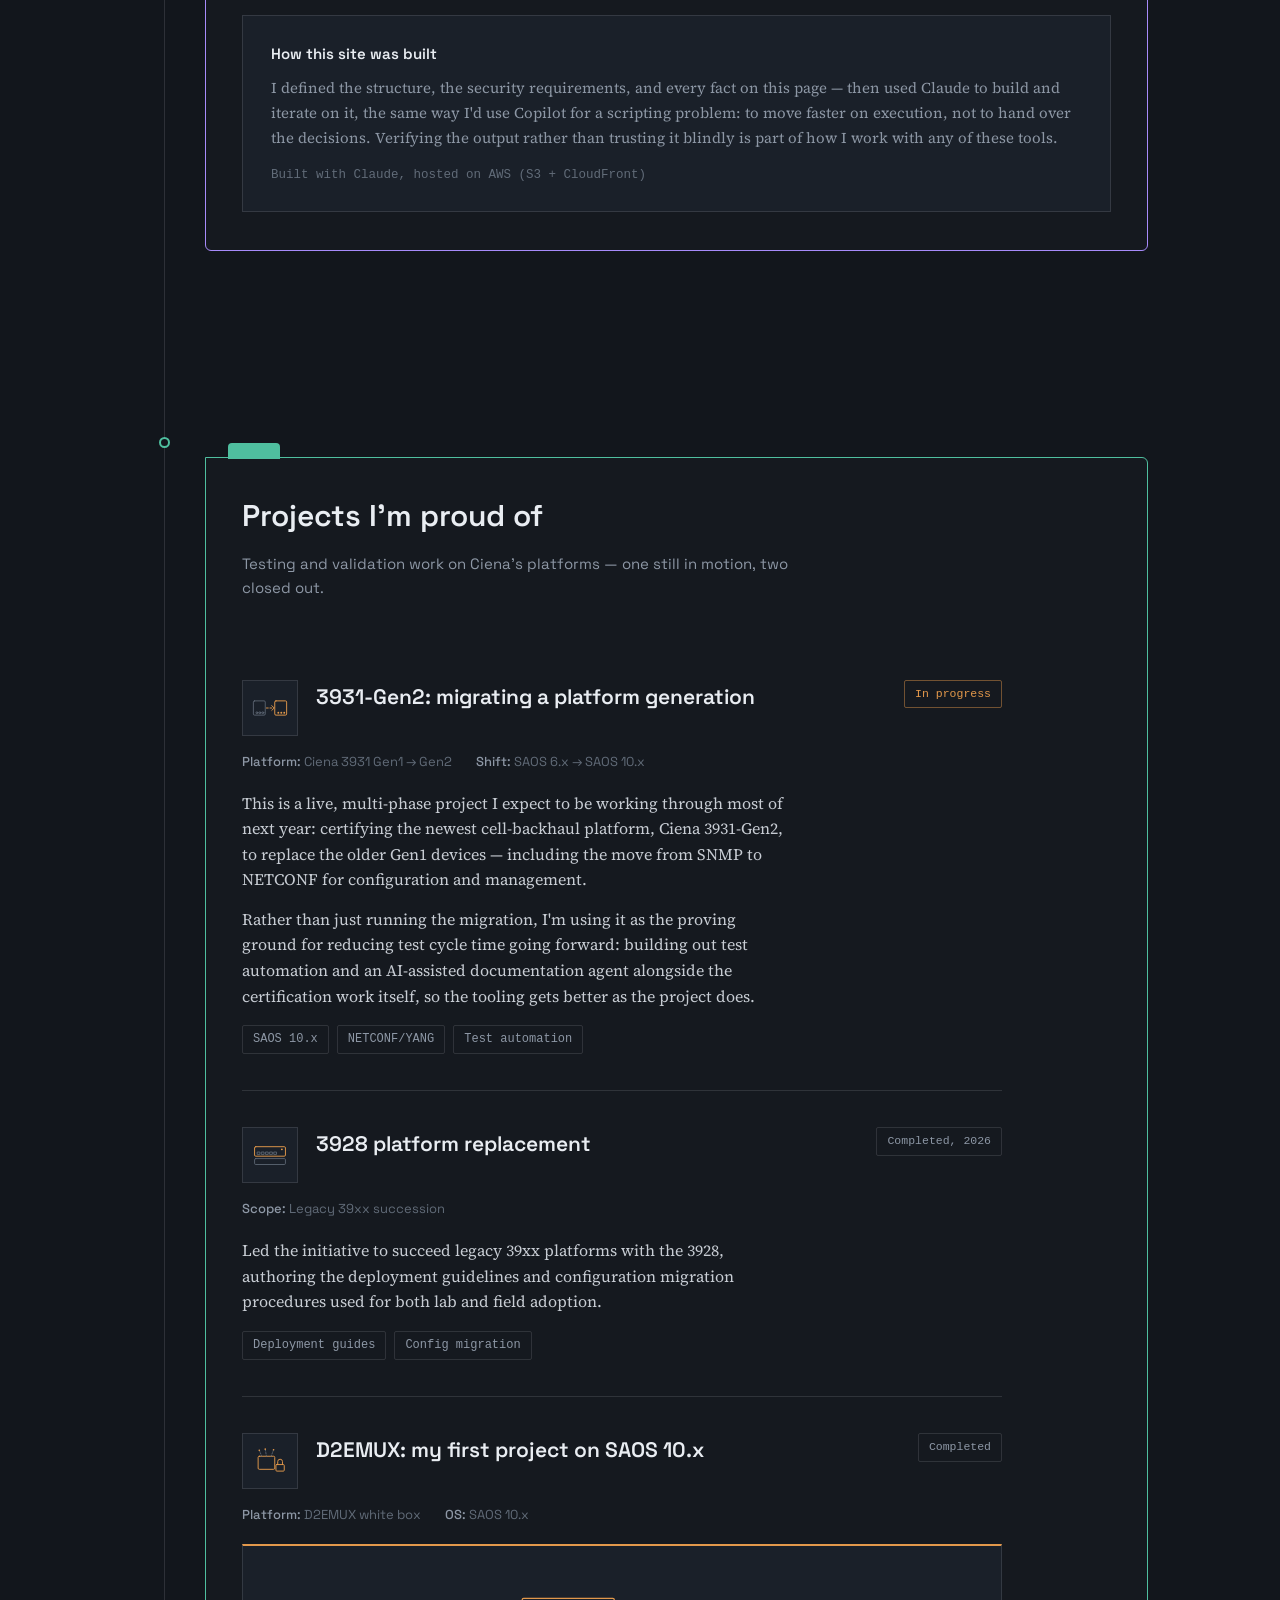
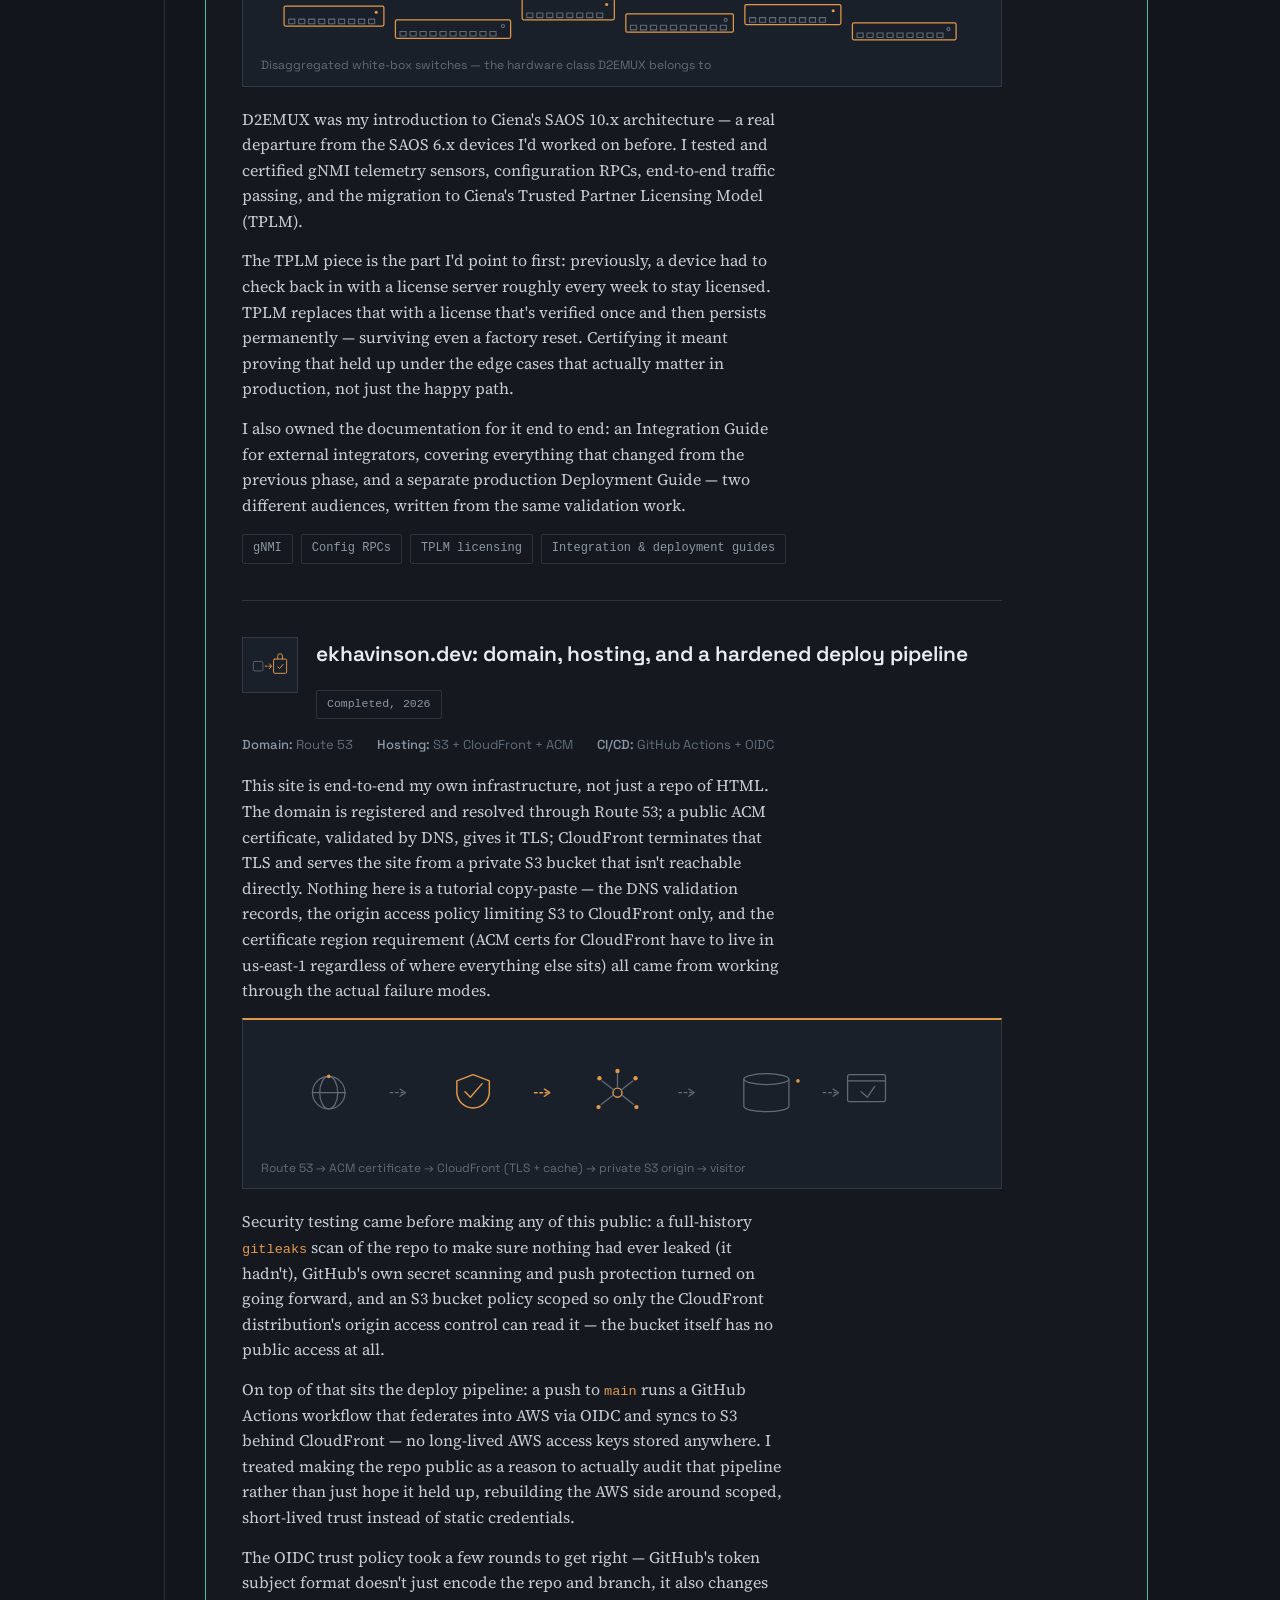
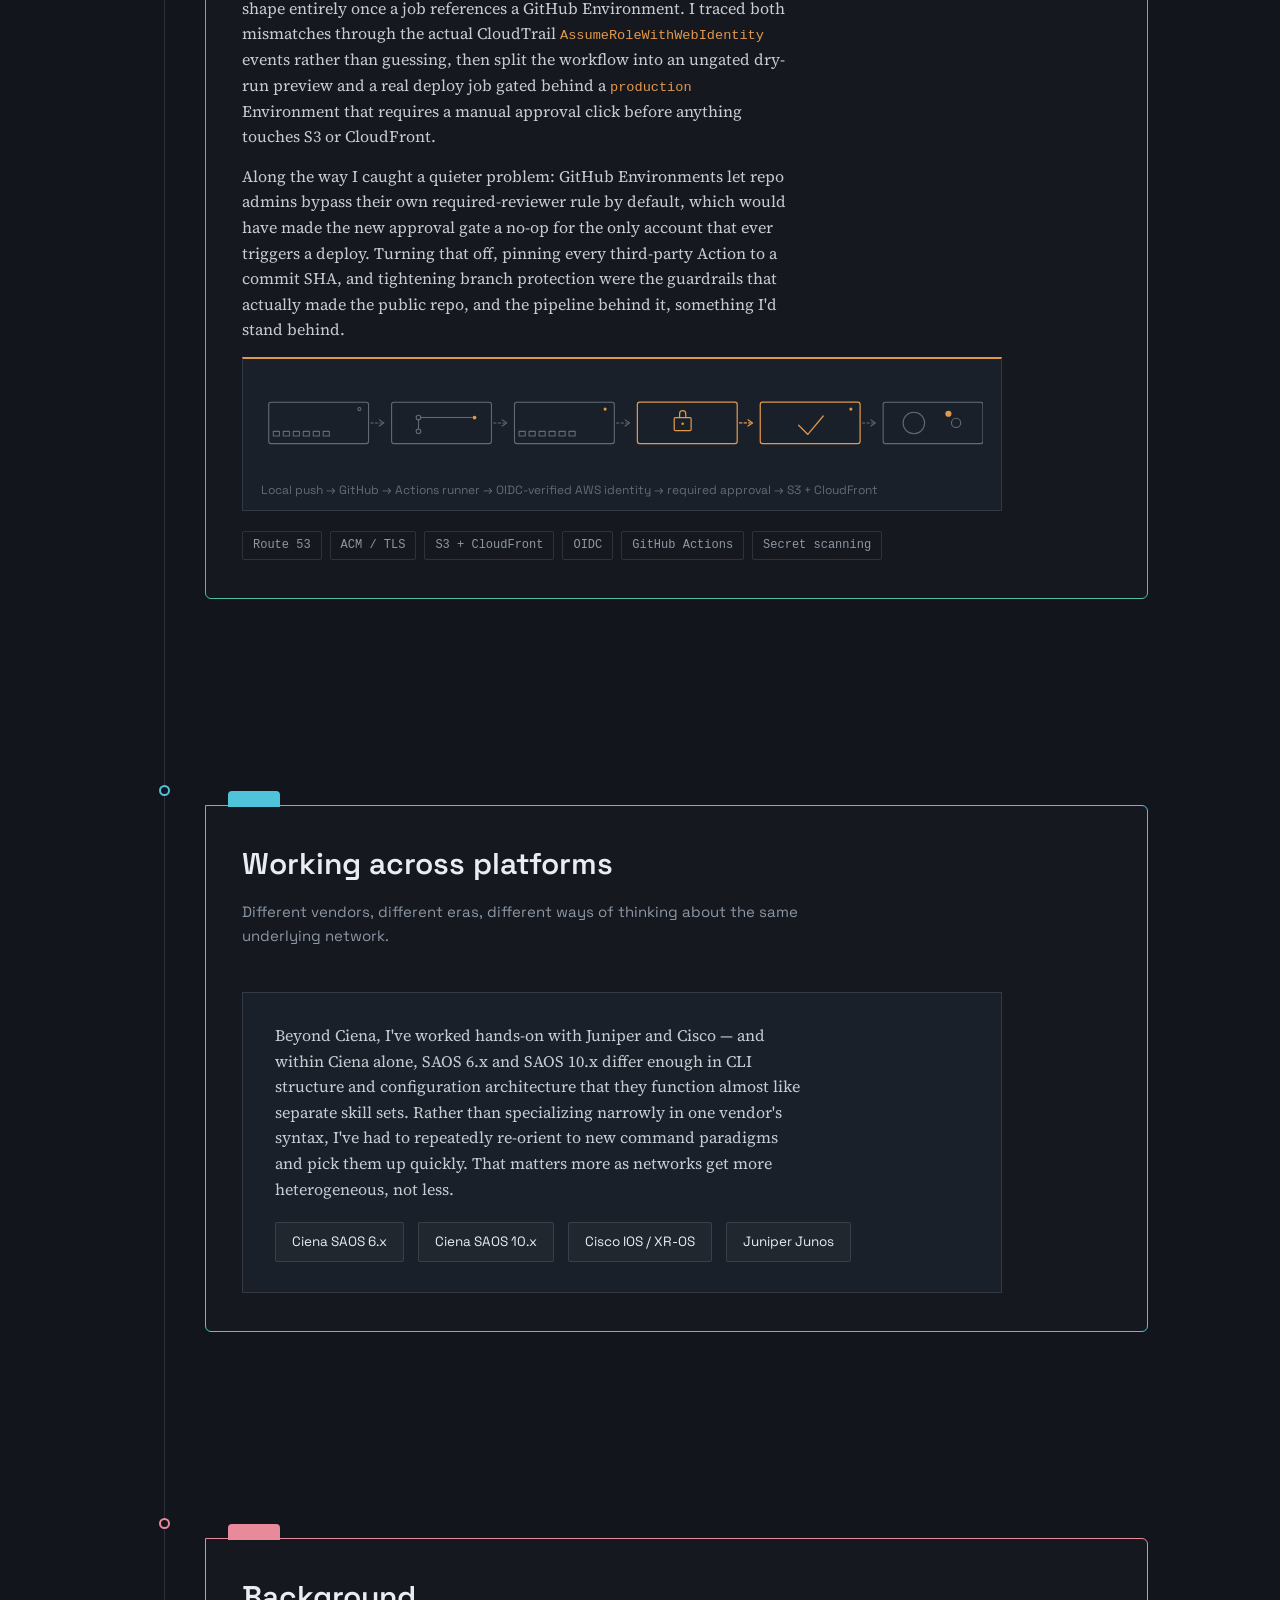
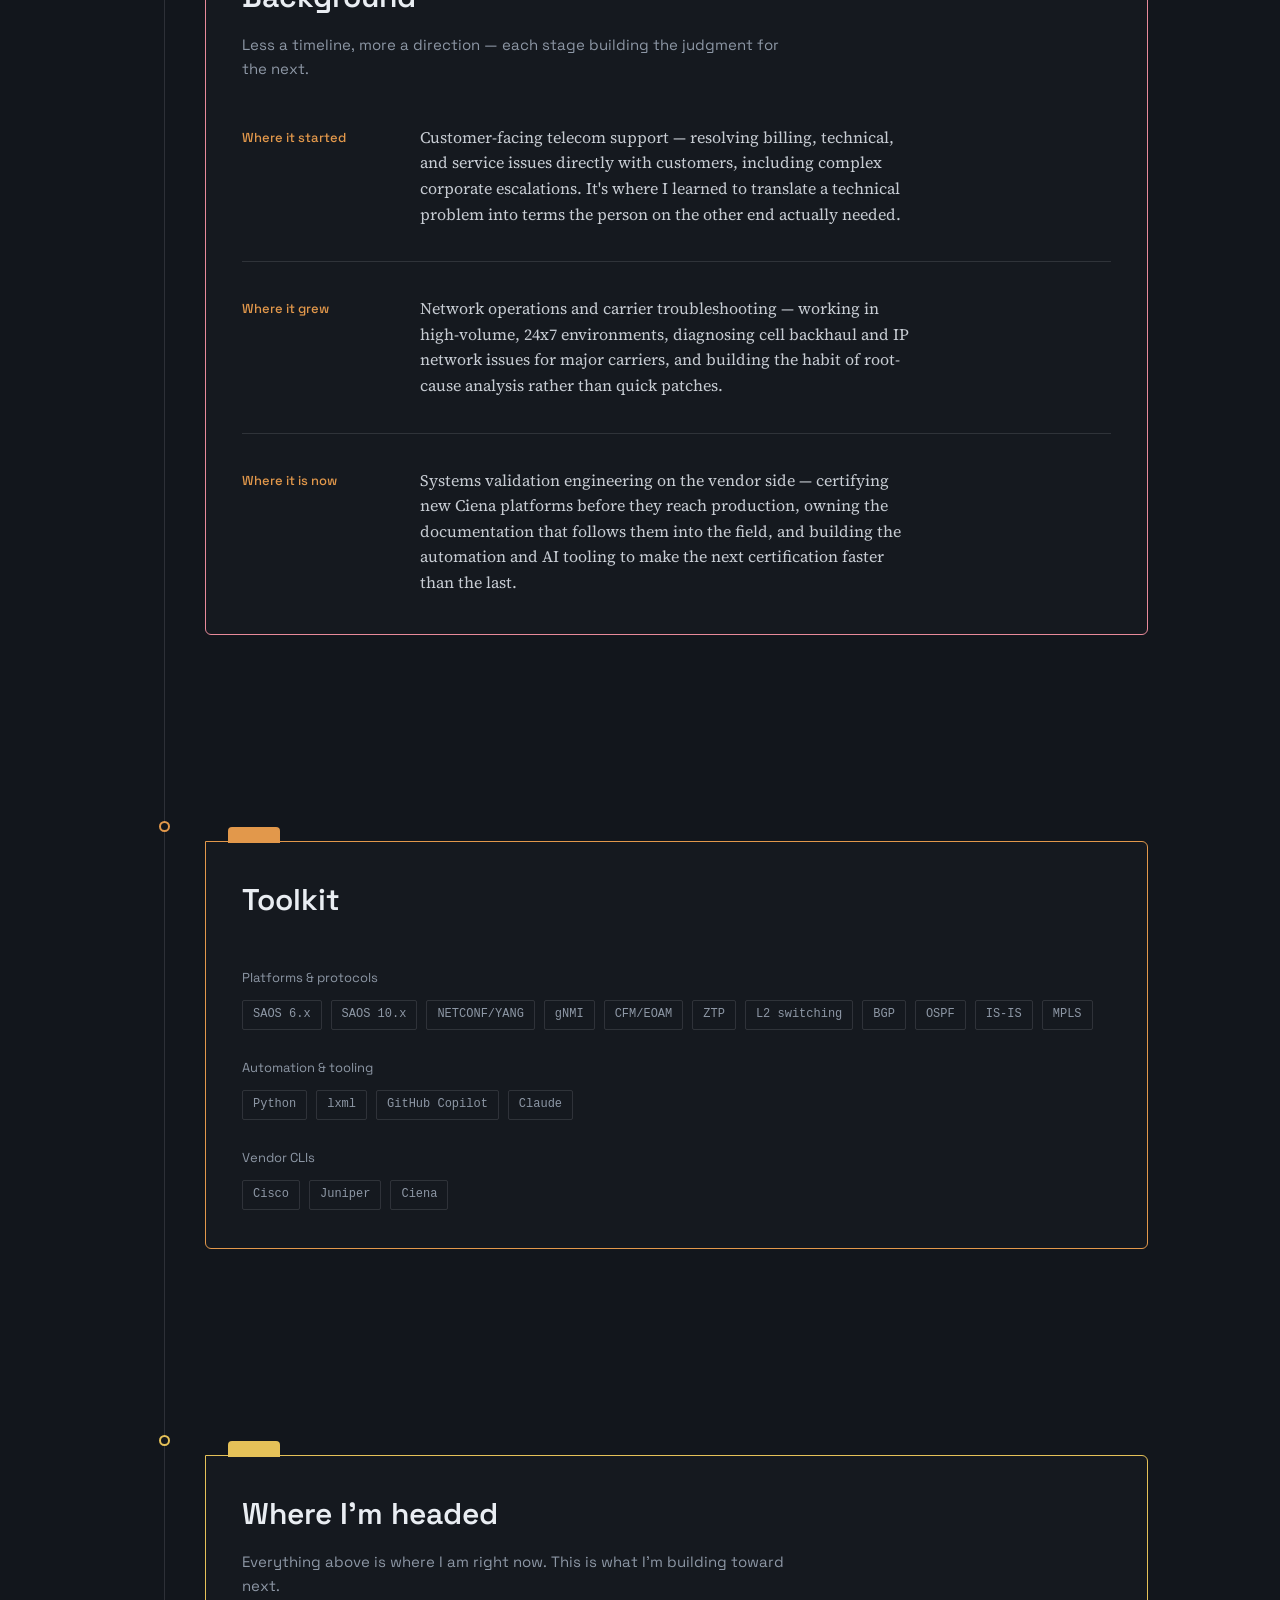
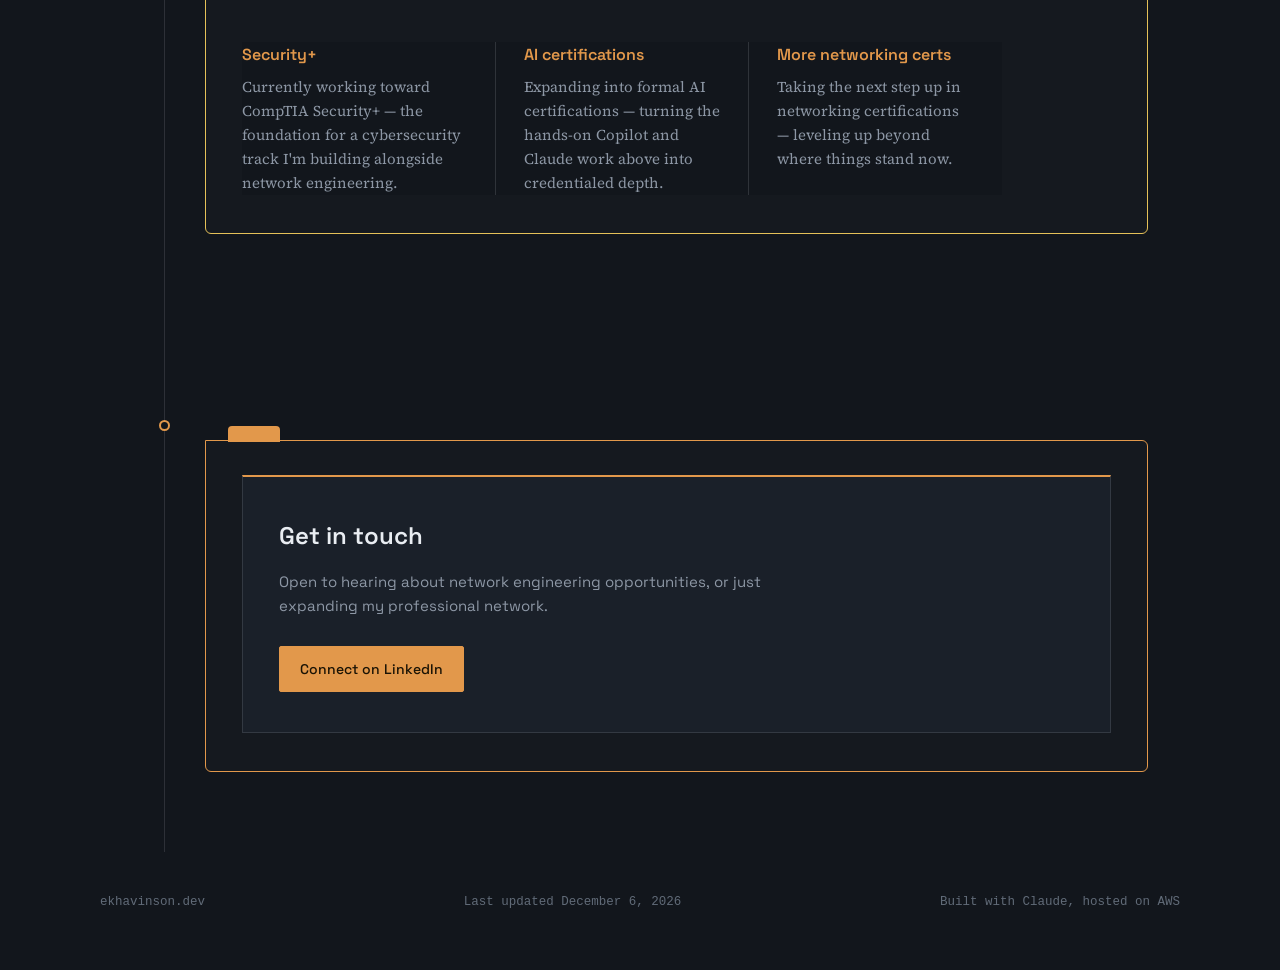
==== commit 38f67372: "Expand case study to cover domain registration and hosting architecture Broadens the entry from just" ====
--- a/site/index.html
+++ b/site/index.html
@@ -363,12 +363,55 @@
           </svg>
         </div>
         <div class="case-head">
-          <h3>Hardening this site's own deploy pipeline</h3>
+          <h3>ekhavinson.dev: domain, hosting, and a hardened deploy pipeline</h3>
           <span class="case-status">Completed, 2026</span>
         </div>
       </div>
-      <div class="case-meta"><span><b>Stack:</b> GitHub Actions → AWS IAM (OIDC) → S3 / CloudFront</span><span><b>Trigger:</b> push to main</span></div>
-      <p>This site deploys itself: a push to <code>main</code> runs a GitHub Actions workflow that federates into AWS via OIDC and syncs to S3 behind CloudFront — no long-lived AWS access keys stored anywhere. I treated making the repo public as a reason to actually audit that pipeline rather than just hope it held up, running a full-history secret scan and rebuilding the AWS side around scoped, short-lived trust instead of static credentials.</p>
+      <div class="case-meta"><span><b>Domain:</b> Route 53</span><span><b>Hosting:</b> S3 + CloudFront + ACM</span><span><b>CI/CD:</b> GitHub Actions + OIDC</span></div>
+      <p>This site is end-to-end my own infrastructure, not just a repo of HTML. The domain is registered and resolved through Route 53; a public ACM certificate, validated by DNS, gives it TLS; CloudFront terminates that TLS and serves the site from a private S3 bucket that isn't reachable directly. Nothing here is a tutorial copy-paste — the DNS validation records, the origin access policy limiting S3 to CloudFront only, and the certificate region requirement (ACM certs for CloudFront have to live in us-east-1 regardless of where everything else sits) all came from working through the actual failure modes.</p>
+      <div class="whitebox-graphic">
+        <svg viewBox="0 0 800 130" xmlns="http://www.w3.org/2000/svg" role="img" aria-label="Diagram of the hosting architecture: Route 53 resolves the domain, an ACM certificate authorizes HTTPS, CloudFront terminates TLS and serves cached content from a private S3 origin to the visitor">
+          <g>
+            <circle class="icon-stroke-dim" cx="75" cy="65" r="18"/>
+            <path class="icon-stroke-dim" d="M57,65 L93,65"/>
+            <path class="icon-stroke-dim" d="M75,47 a10,18 0 0 0 0,36 a10,18 0 0 0 0,-36"/>
+            <circle class="icon-dot" cx="75" cy="47" r="2"/>
+          </g>
+          <path class="icon-stroke-dim" d="M143,65 L157,65" stroke-dasharray="3 3"/>
+          <path class="icon-stroke-dim" d="M154,61 L160,65 L154,69"/>
+          <g>
+            <path class="icon-stroke" d="M235,45 L253,52 L253,65 a18,18 0 0 1 -18,17 a18,18 0 0 1 -18,-17 L217,52 Z"/>
+            <path class="icon-stroke" d="M226,64 L232,70 L245,55"/>
+          </g>
+          <path class="icon-stroke" d="M303,65 L317,65" stroke-dasharray="3 3"/>
+          <path class="icon-stroke" d="M314,61 L320,65 L314,69"/>
+          <g>
+            <circle class="icon-stroke" cx="395" cy="65" r="5"/>
+            <path class="icon-stroke-dim" d="M395,60 L395,44"/><circle class="icon-dot" cx="395" cy="41" r="2.4"/>
+            <path class="icon-stroke-dim" d="M399,62 L412,52"/><circle class="icon-dot" cx="415" cy="49" r="2.4"/>
+            <path class="icon-stroke-dim" d="M400,68 L413,78"/><circle class="icon-dot" cx="416" cy="81" r="2.4"/>
+            <path class="icon-stroke-dim" d="M391,62 L378,52"/><circle class="icon-dot" cx="375" cy="49" r="2.4"/>
+            <path class="icon-stroke-dim" d="M390,68 L377,78"/><circle class="icon-dot" cx="374" cy="81" r="2.4"/>
+          </g>
+          <path class="icon-stroke-dim" d="M463,65 L477,65" stroke-dasharray="3 3"/>
+          <path class="icon-stroke-dim" d="M474,61 L480,65 L474,69"/>
+          <g>
+            <path class="icon-stroke-dim" d="M535,50 a25,6 0 0 1 50,0 L585,80 a25,6 0 0 1 -50,0 Z"/>
+            <path class="icon-stroke-dim" d="M535,50 a25,6 0 0 0 50,0"/>
+            <circle class="icon-dot" cx="595" cy="52" r="2"/>
+          </g>
+          <path class="icon-stroke-dim" d="M623,65 L637,65" stroke-dasharray="3 3"/>
+          <path class="icon-stroke-dim" d="M634,61 L640,65 L634,69"/>
+          <g>
+            <rect class="icon-stroke-dim" x="650" y="45" width="42" height="30" rx="2"/>
+            <path class="icon-stroke-dim" d="M650,52 L692,52"/>
+            <path class="icon-stroke-dim" d="M665,64 L672,70 L680,58"/>
+          </g>
+        </svg>
+        <div class="whitebox-caption">Route 53 → ACM certificate → CloudFront (TLS + cache) → private S3 origin → visitor</div>
+      </div>
+      <p>Security testing came before making any of this public: a full-history <code>gitleaks</code> scan of the repo to make sure nothing had ever leaked (it hadn't), GitHub's own secret scanning and push protection turned on going forward, and an S3 bucket policy scoped so only the CloudFront distribution's origin access control can read it — the bucket itself has no public access at all.</p>
+      <p>On top of that sits the deploy pipeline: a push to <code>main</code> runs a GitHub Actions workflow that federates into AWS via OIDC and syncs to S3 behind CloudFront — no long-lived AWS access keys stored anywhere. I treated making the repo public as a reason to actually audit that pipeline rather than just hope it held up, rebuilding the AWS side around scoped, short-lived trust instead of static credentials.</p>
       <p>The OIDC trust policy took a few rounds to get right — GitHub's token subject format doesn't just encode the repo and branch, it also changes shape entirely once a job references a GitHub Environment. I traced both mismatches through the actual CloudTrail <code>AssumeRoleWithWebIdentity</code> events rather than guessing, then split the workflow into an ungated dry-run preview and a real deploy job gated behind a <code>production</code> Environment that requires a manual approval click before anything touches S3 or CloudFront.</p>
       <p>Along the way I caught a quieter problem: GitHub Environments let repo admins bypass their own required-reviewer rule by default, which would have made the new approval gate a no-op for the only account that ever triggers a deploy. Turning that off, pinning every third-party Action to a commit SHA, and tightening branch protection were the guardrails that actually made the public repo, and the pipeline behind it, something I'd stand behind.</p>
       <div class="whitebox-graphic">
@@ -422,10 +465,12 @@
         <div class="whitebox-caption">Local push → GitHub → Actions runner → OIDC-verified AWS identity → required approval → S3 + CloudFront</div>
       </div>
       <div class="tags">
+        <span class="tag-chip">Route 53</span>
+        <span class="tag-chip">ACM / TLS</span>
+        <span class="tag-chip">S3 + CloudFront</span>
         <span class="tag-chip">OIDC</span>
         <span class="tag-chip">GitHub Actions</span>
-        <span class="tag-chip">AWS IAM</span>
-        <span class="tag-chip">CI/CD security</span>
+        <span class="tag-chip">Secret scanning</span>
       </div>
     </div>
 
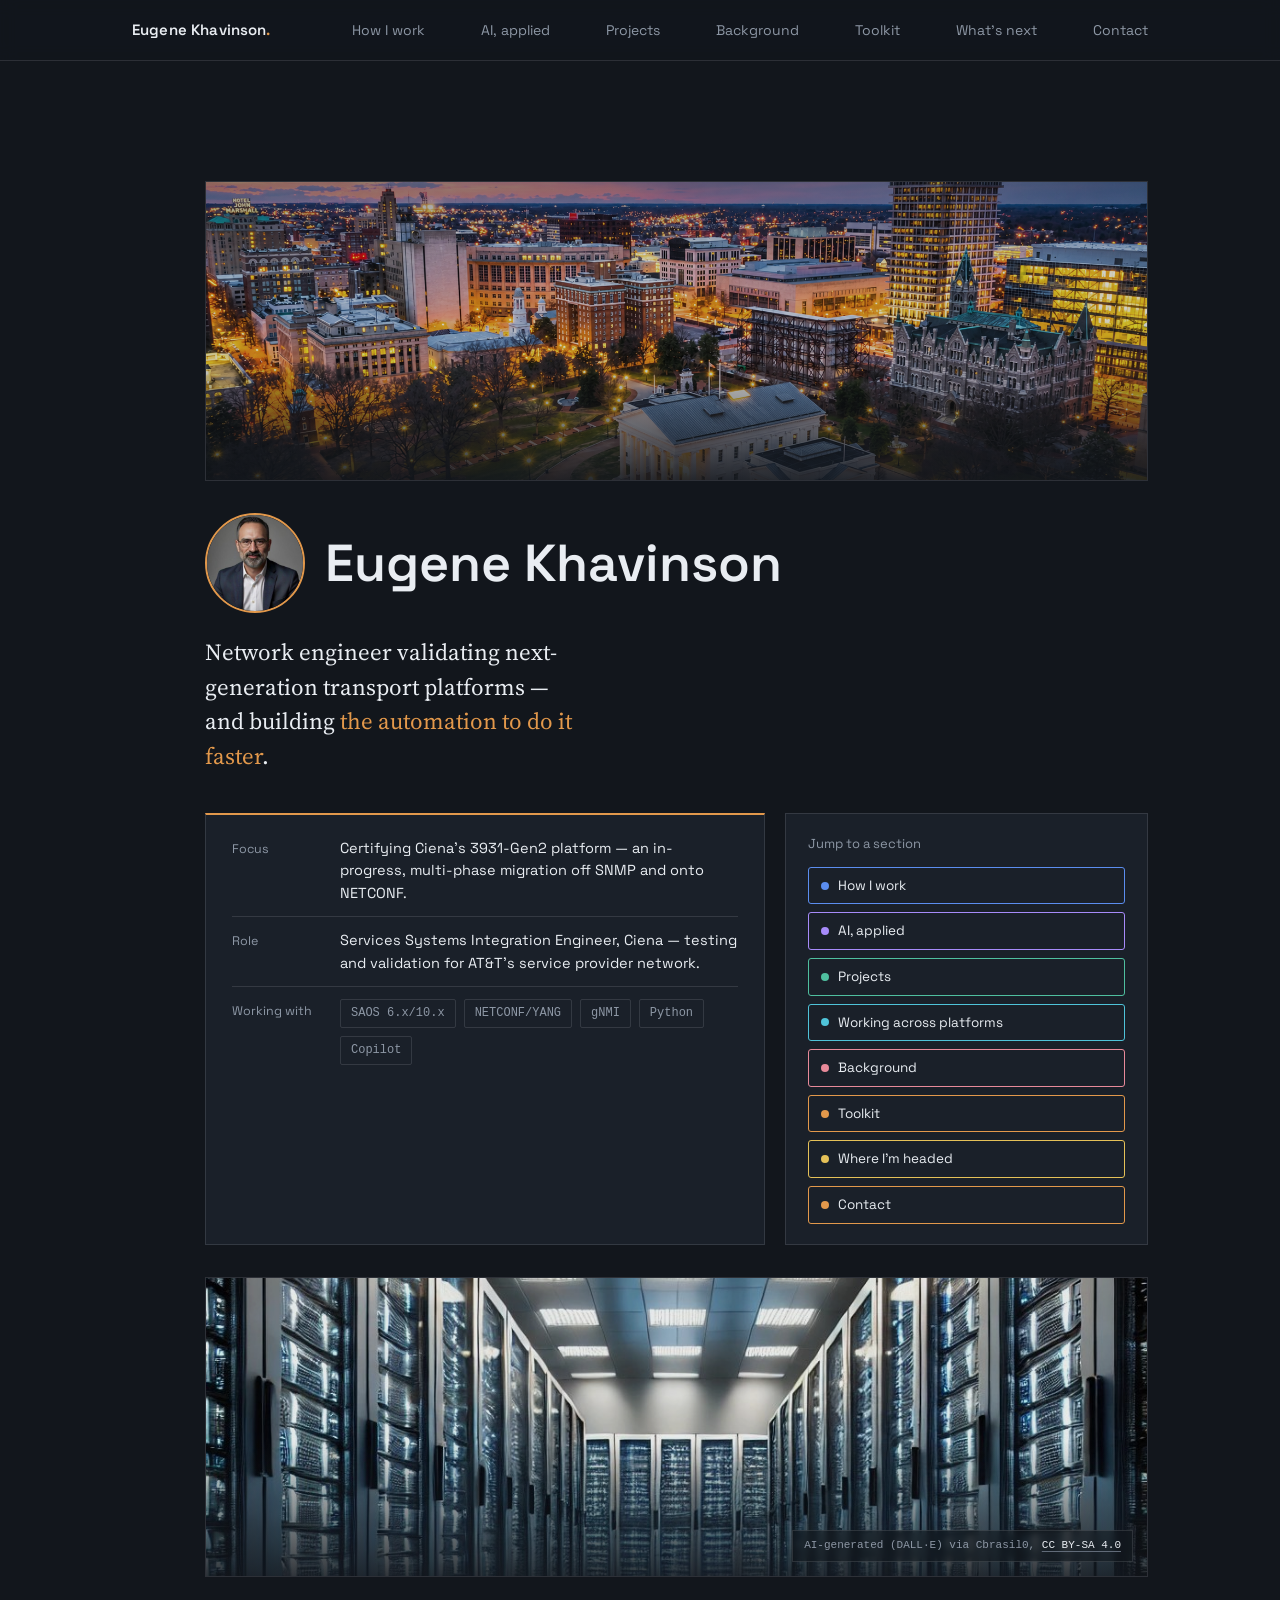
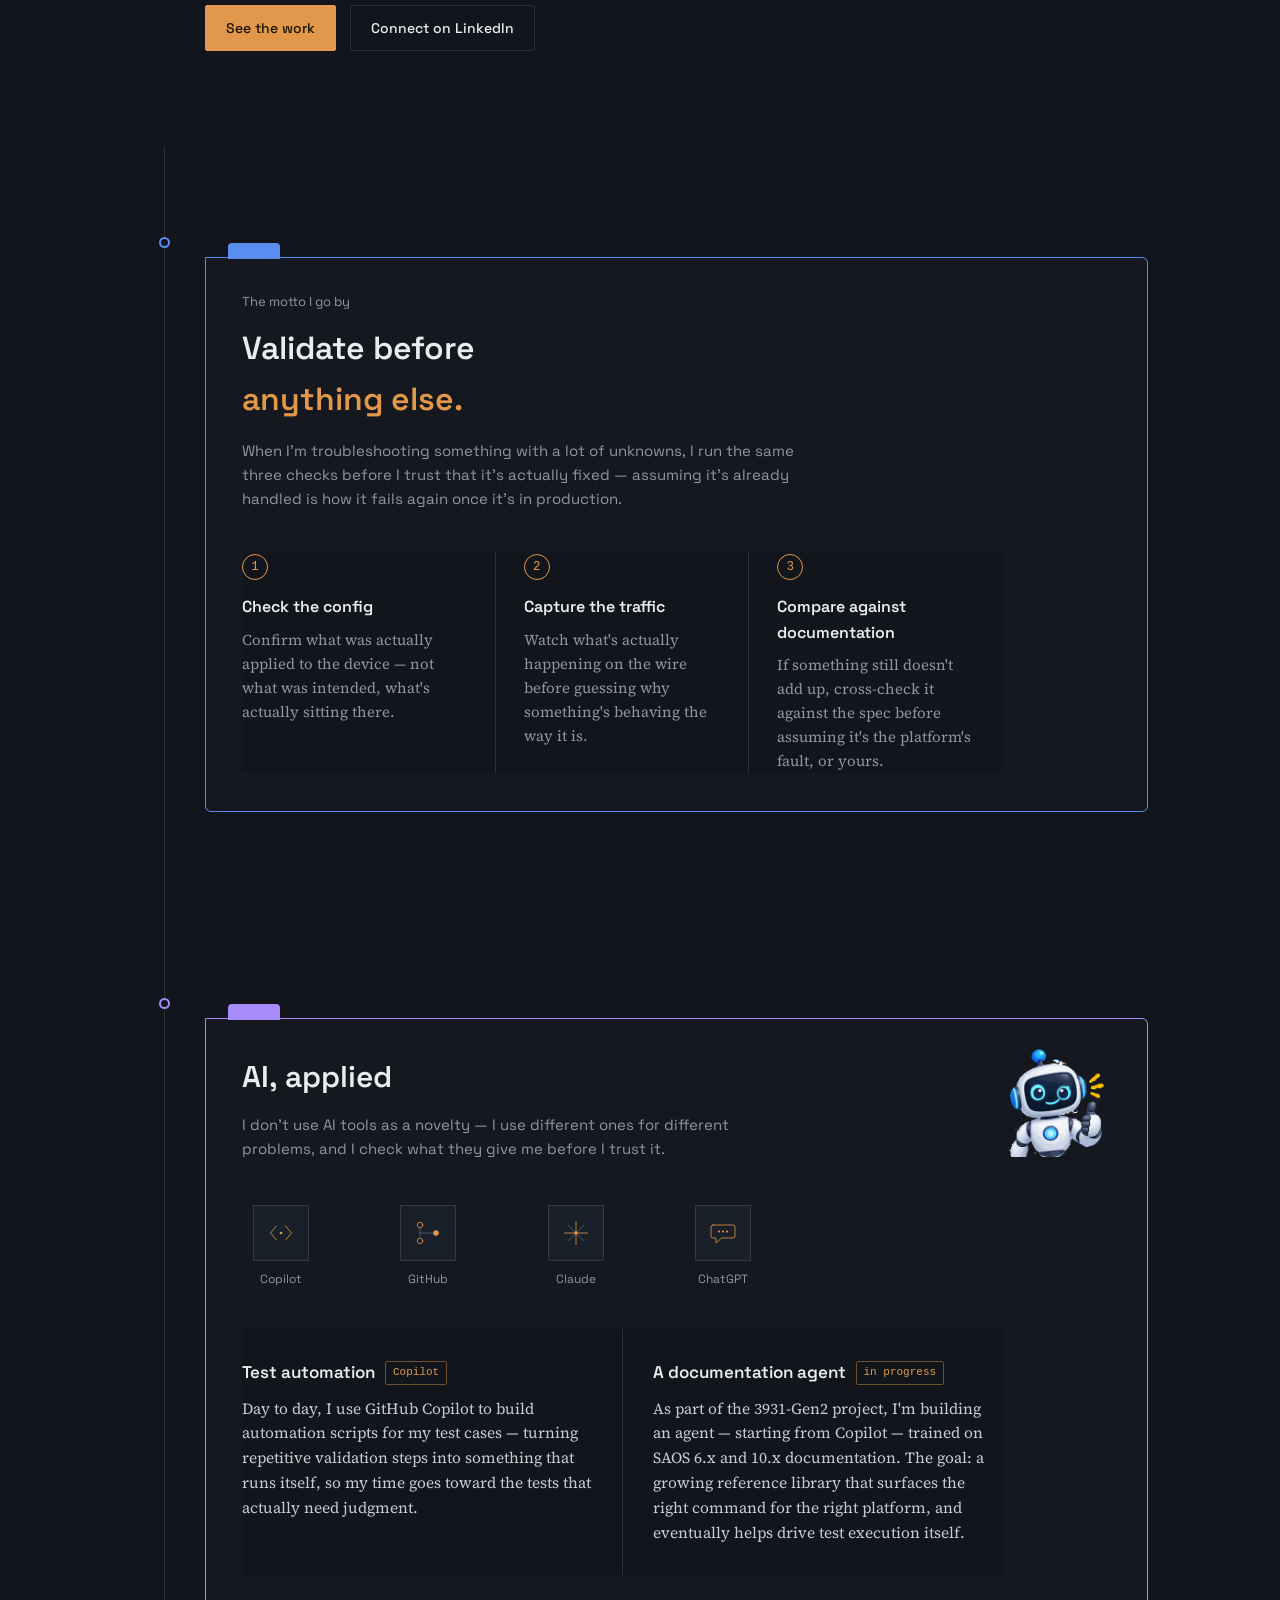
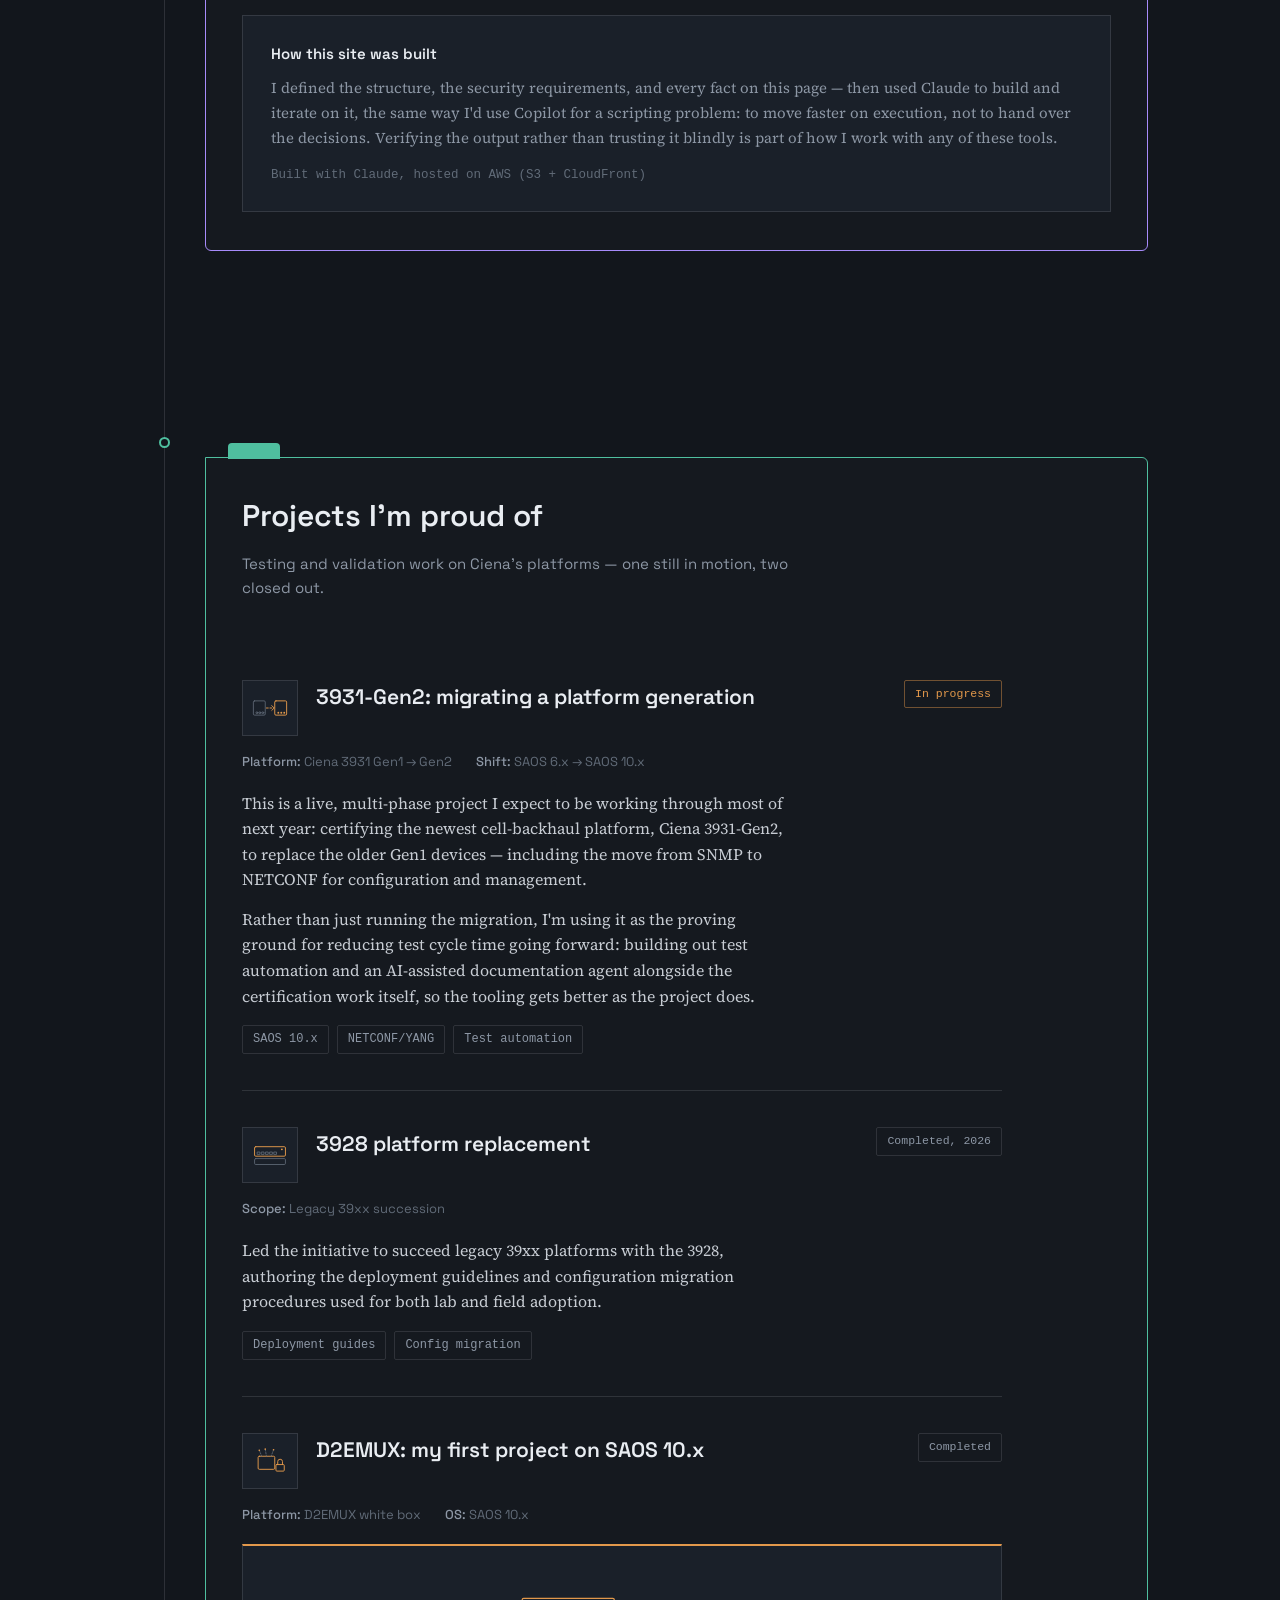
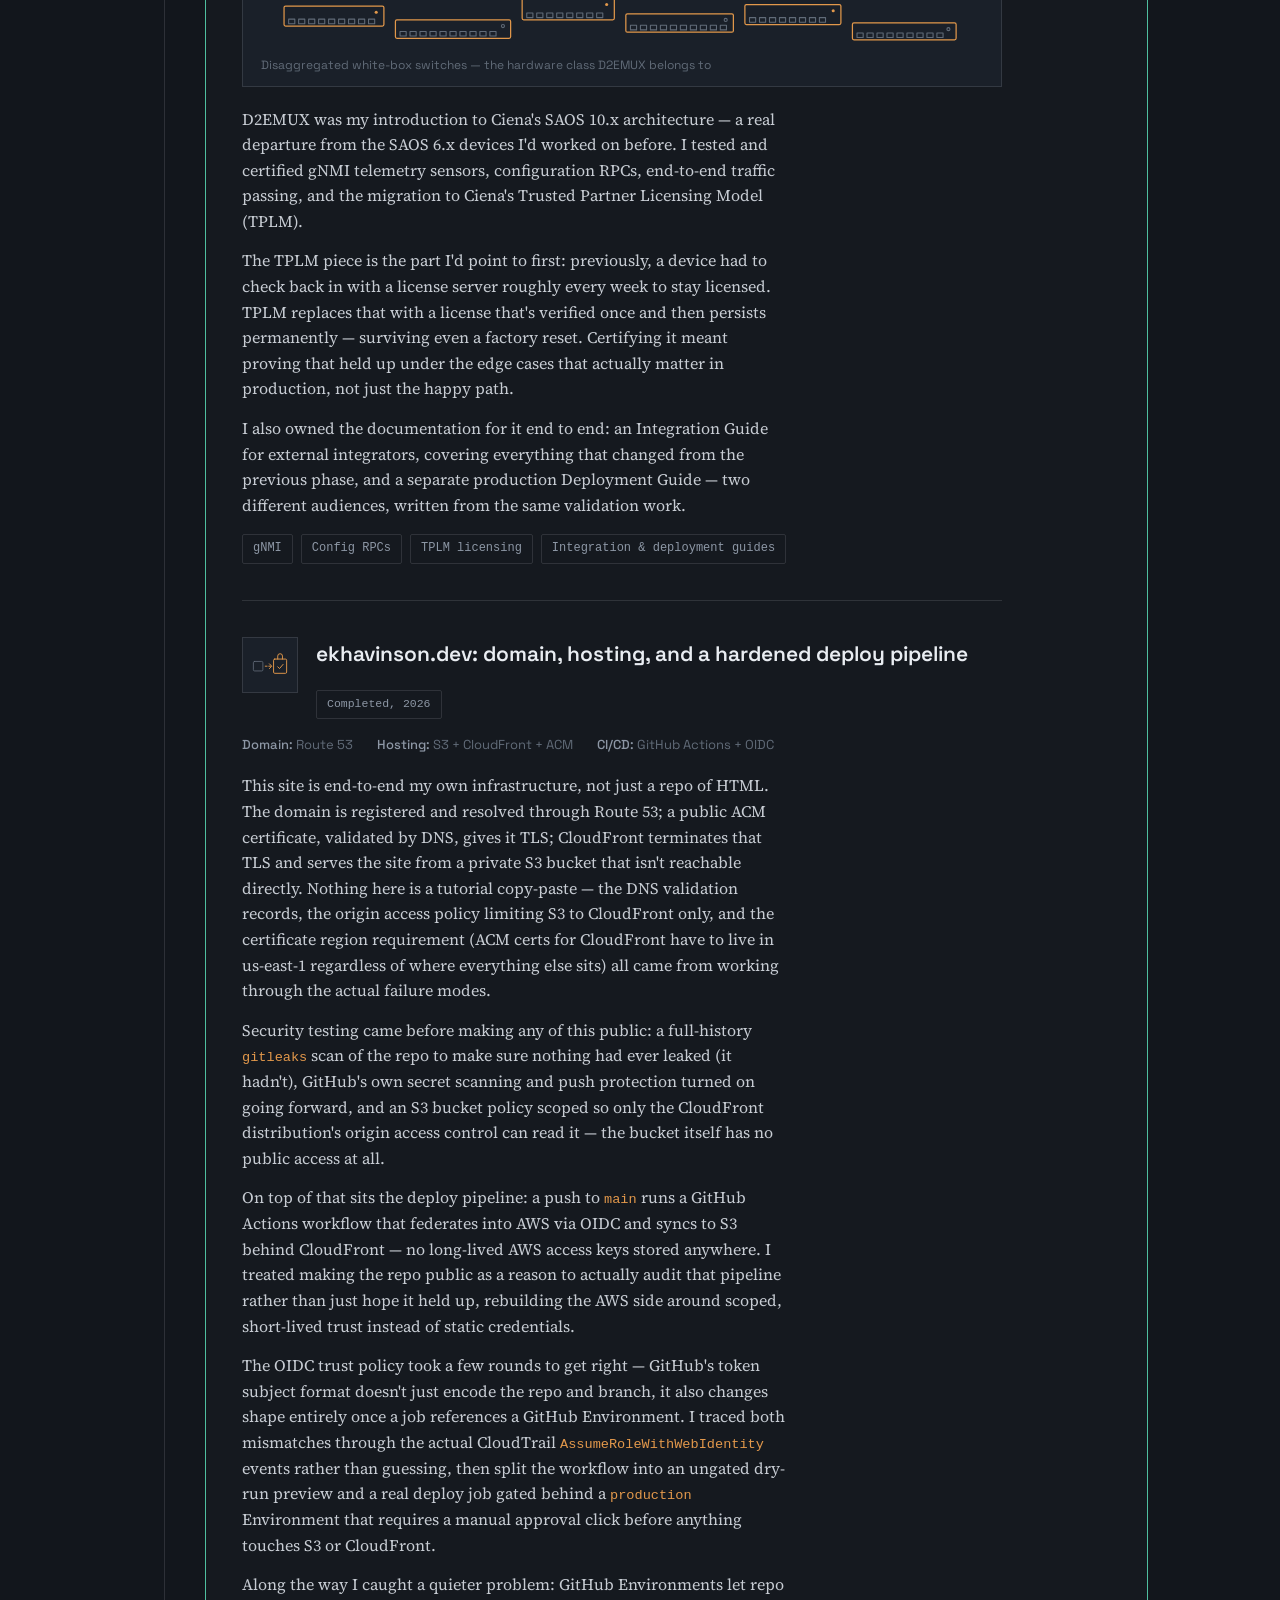
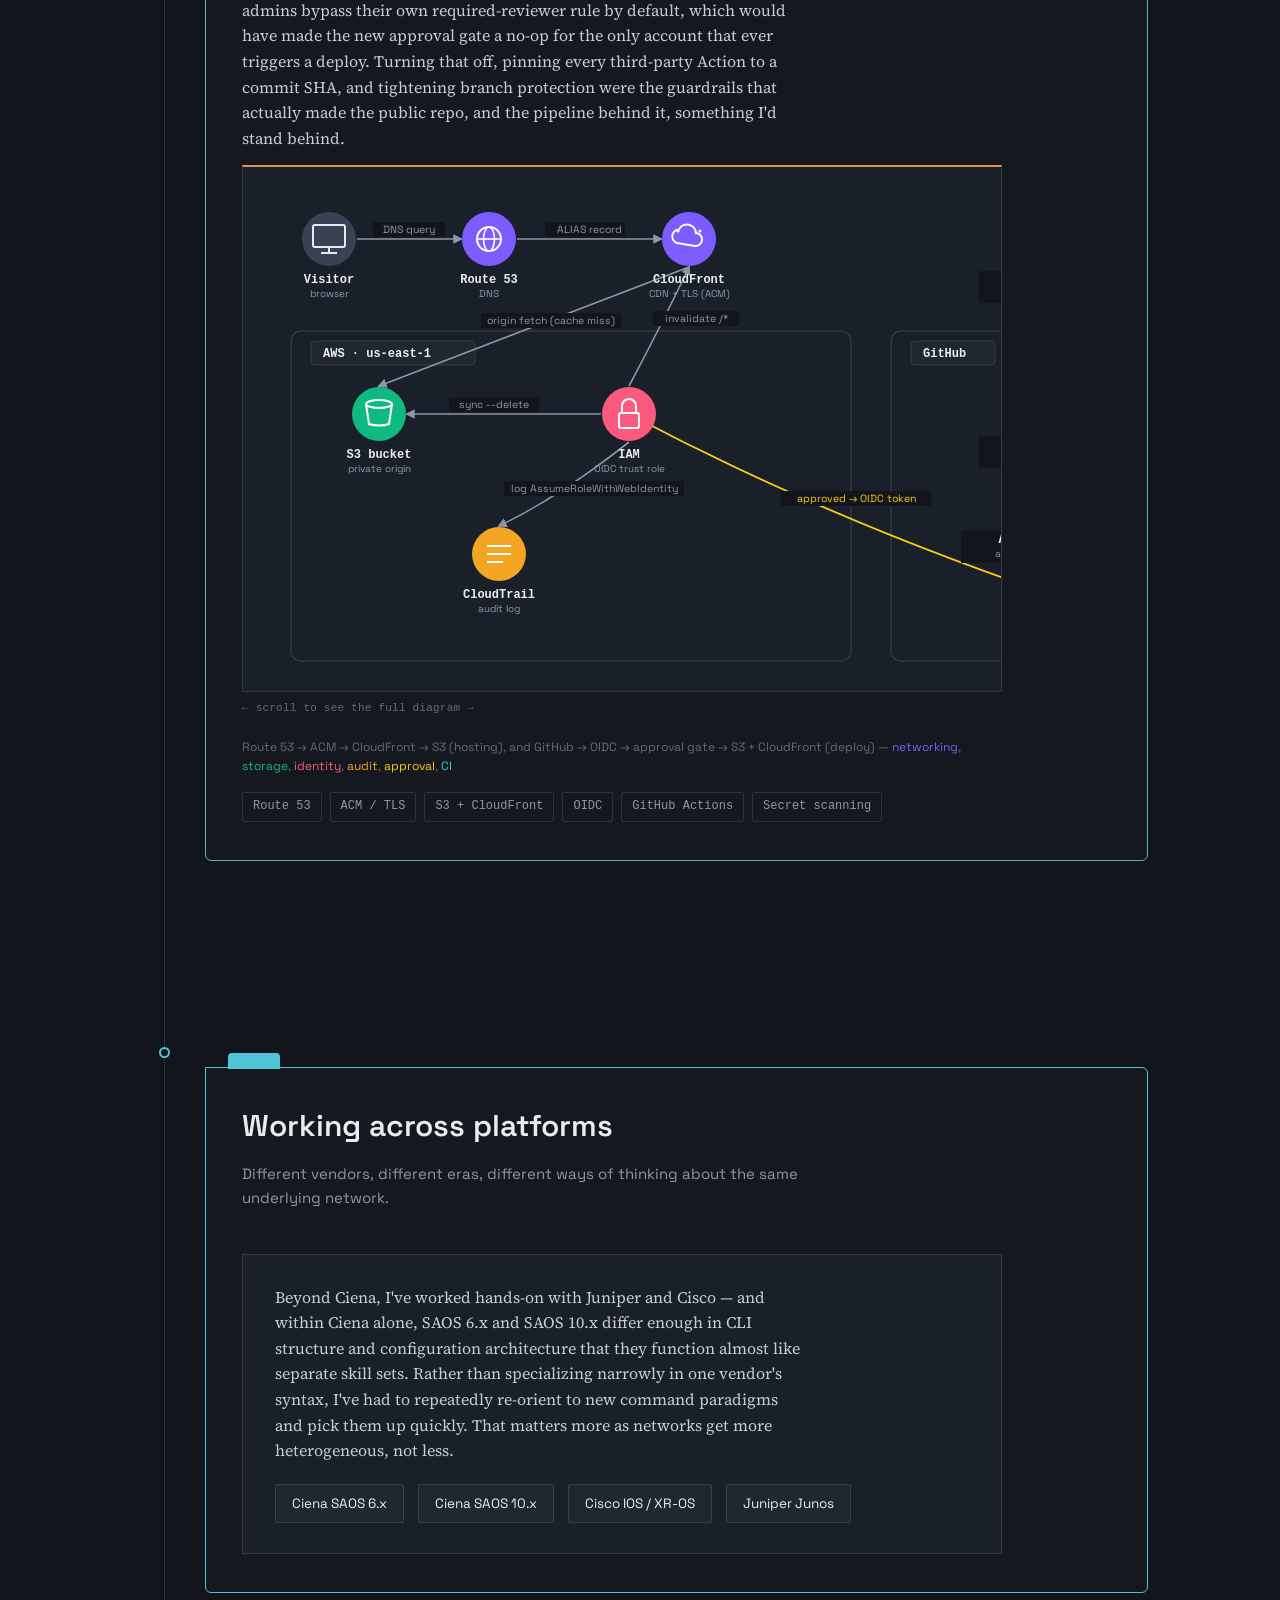
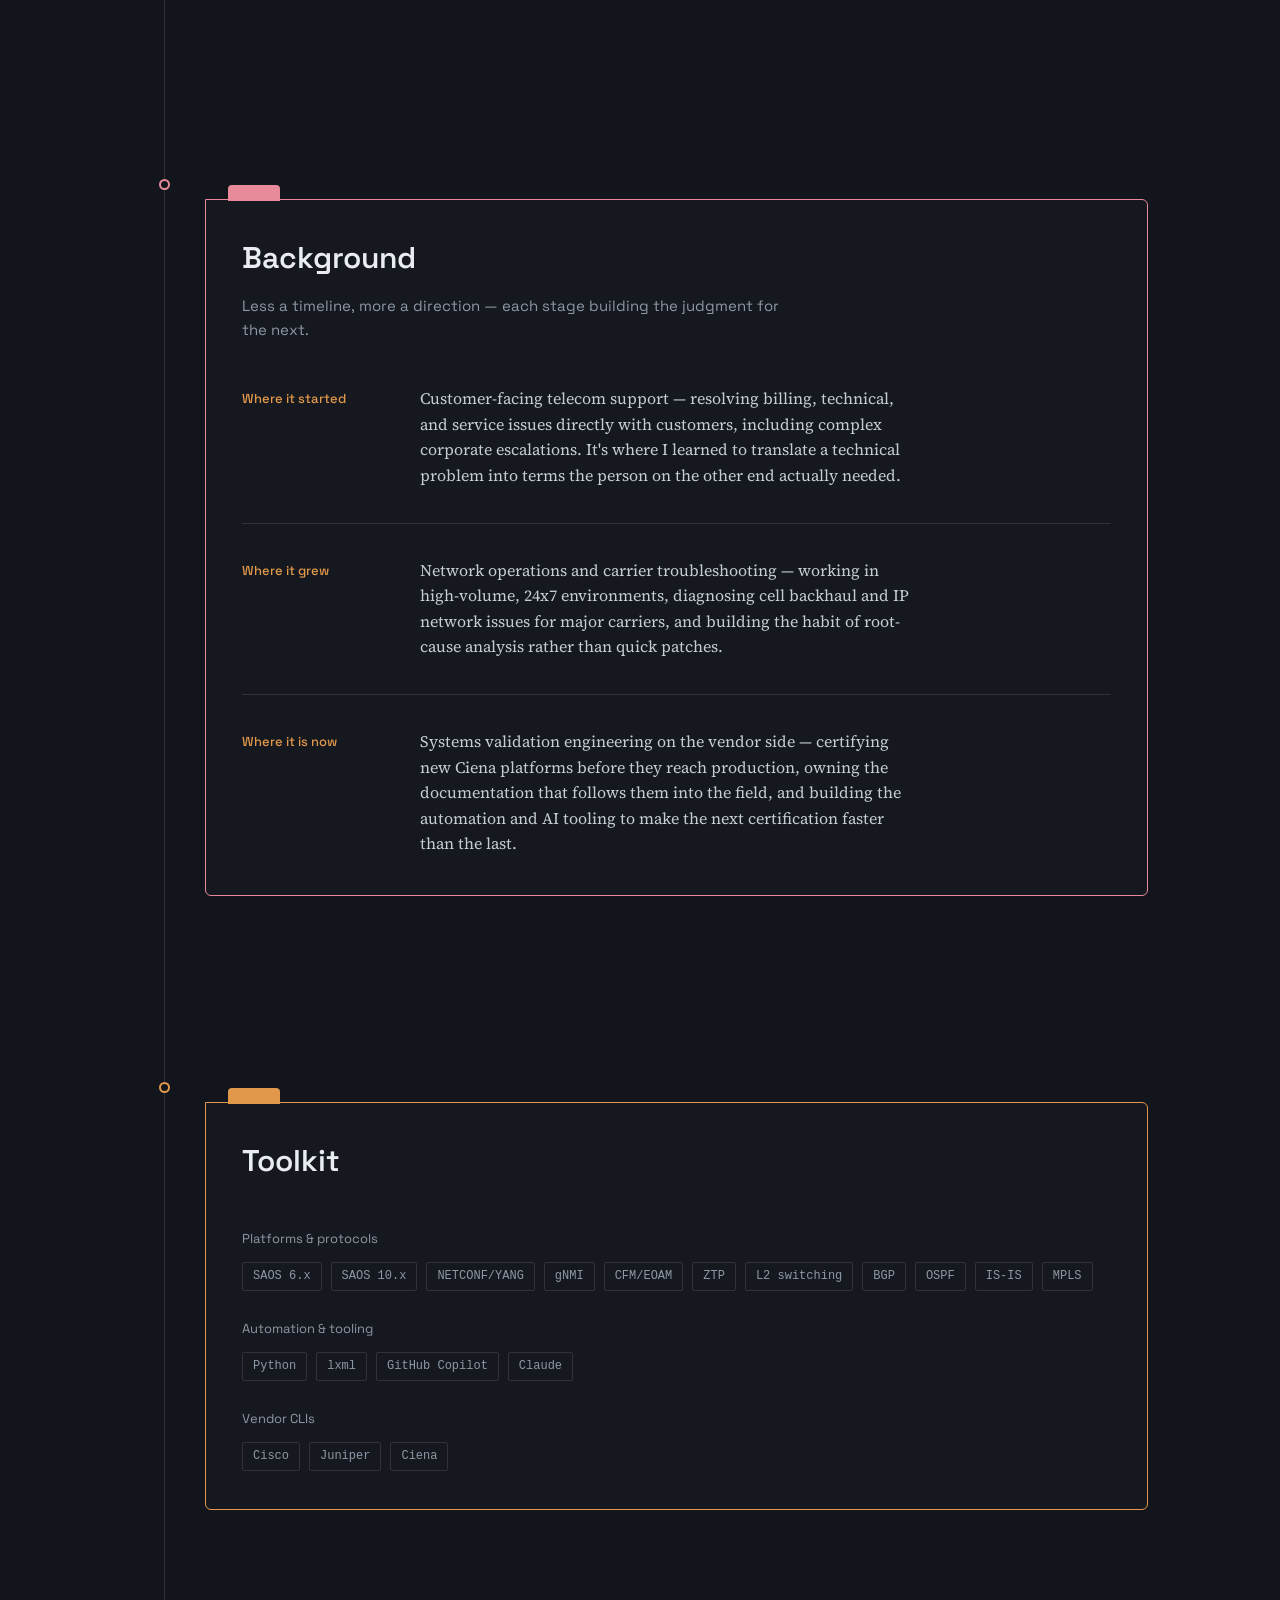
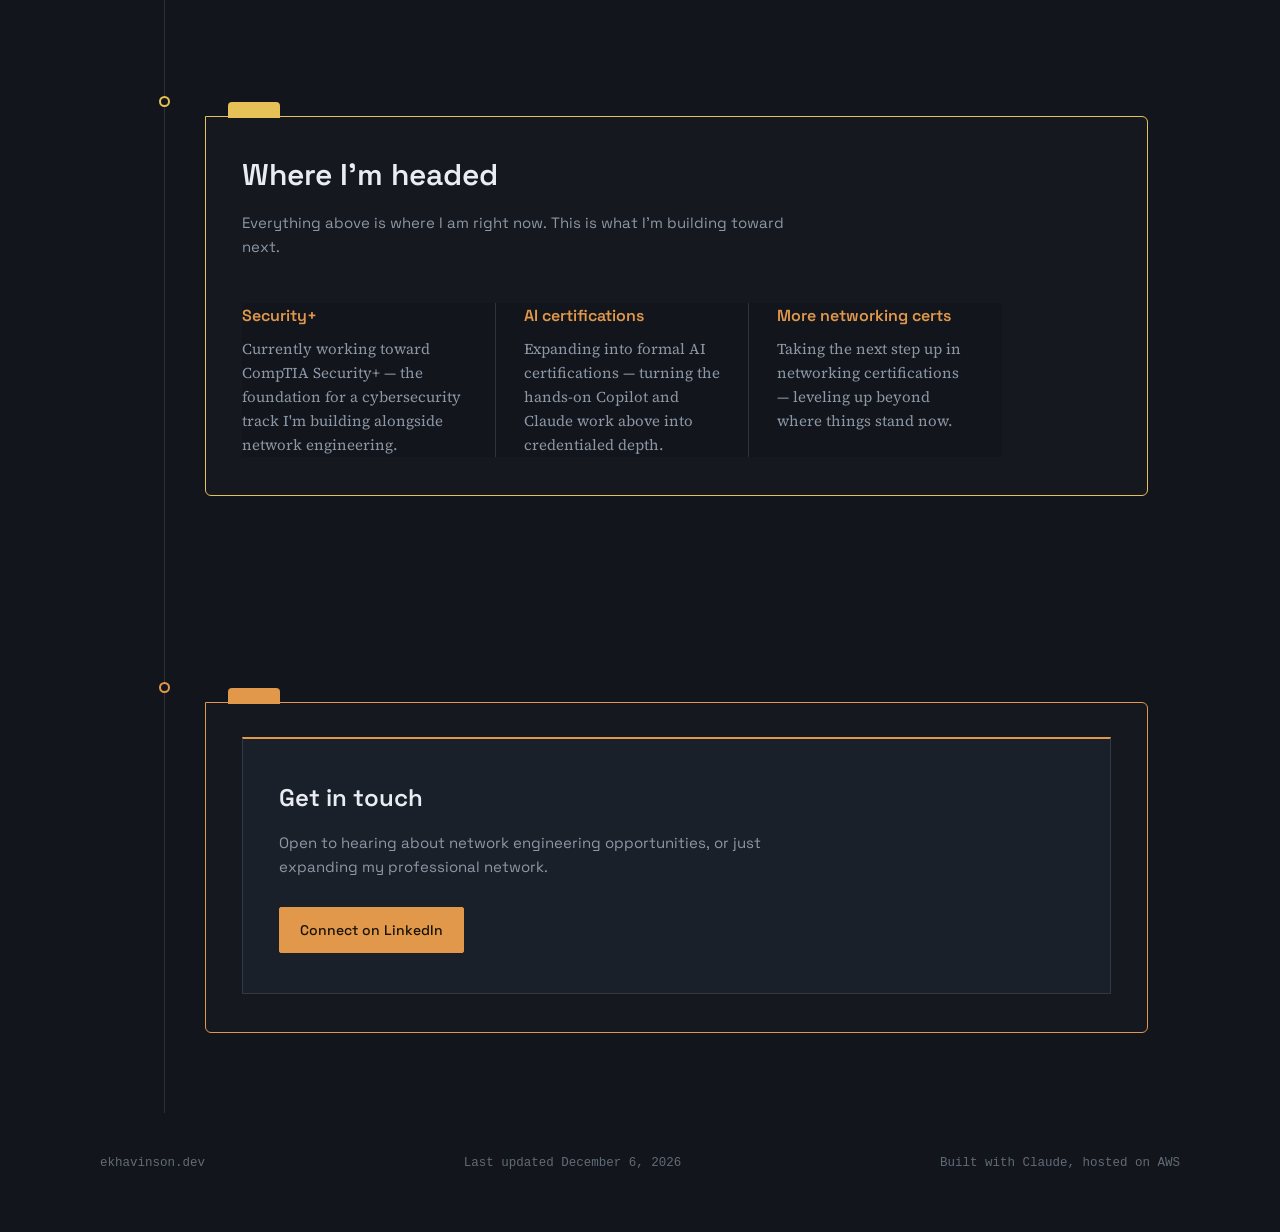
==== commit d22a686a: "Redo case-study diagram as a colored AWS-architecture-style graphic Replaces the two monochrome whit" ====
--- a/site/index.html
+++ b/site/index.html
@@ -369,101 +369,158 @@
       </div>
       <div class="case-meta"><span><b>Domain:</b> Route 53</span><span><b>Hosting:</b> S3 + CloudFront + ACM</span><span><b>CI/CD:</b> GitHub Actions + OIDC</span></div>
       <p>This site is end-to-end my own infrastructure, not just a repo of HTML. The domain is registered and resolved through Route 53; a public ACM certificate, validated by DNS, gives it TLS; CloudFront terminates that TLS and serves the site from a private S3 bucket that isn't reachable directly. Nothing here is a tutorial copy-paste — the DNS validation records, the origin access policy limiting S3 to CloudFront only, and the certificate region requirement (ACM certs for CloudFront have to live in us-east-1 regardless of where everything else sits) all came from working through the actual failure modes.</p>
-      <div class="whitebox-graphic">
-        <svg viewBox="0 0 800 130" xmlns="http://www.w3.org/2000/svg" role="img" aria-label="Diagram of the hosting architecture: Route 53 resolves the domain, an ACM certificate authorizes HTTPS, CloudFront terminates TLS and serves cached content from a private S3 origin to the visitor">
-          <g>
-            <circle class="icon-stroke-dim" cx="75" cy="65" r="18"/>
-            <path class="icon-stroke-dim" d="M57,65 L93,65"/>
-            <path class="icon-stroke-dim" d="M75,47 a10,18 0 0 0 0,36 a10,18 0 0 0 0,-36"/>
-            <circle class="icon-dot" cx="75" cy="47" r="2"/>
-          </g>
-          <path class="icon-stroke-dim" d="M143,65 L157,65" stroke-dasharray="3 3"/>
-          <path class="icon-stroke-dim" d="M154,61 L160,65 L154,69"/>
-          <g>
-            <path class="icon-stroke" d="M235,45 L253,52 L253,65 a18,18 0 0 1 -18,17 a18,18 0 0 1 -18,-17 L217,52 Z"/>
-            <path class="icon-stroke" d="M226,64 L232,70 L245,55"/>
-          </g>
-          <path class="icon-stroke" d="M303,65 L317,65" stroke-dasharray="3 3"/>
-          <path class="icon-stroke" d="M314,61 L320,65 L314,69"/>
-          <g>
-            <circle class="icon-stroke" cx="395" cy="65" r="5"/>
-            <path class="icon-stroke-dim" d="M395,60 L395,44"/><circle class="icon-dot" cx="395" cy="41" r="2.4"/>
-            <path class="icon-stroke-dim" d="M399,62 L412,52"/><circle class="icon-dot" cx="415" cy="49" r="2.4"/>
-            <path class="icon-stroke-dim" d="M400,68 L413,78"/><circle class="icon-dot" cx="416" cy="81" r="2.4"/>
-            <path class="icon-stroke-dim" d="M391,62 L378,52"/><circle class="icon-dot" cx="375" cy="49" r="2.4"/>
-            <path class="icon-stroke-dim" d="M390,68 L377,78"/><circle class="icon-dot" cx="374" cy="81" r="2.4"/>
-          </g>
-          <path class="icon-stroke-dim" d="M463,65 L477,65" stroke-dasharray="3 3"/>
-          <path class="icon-stroke-dim" d="M474,61 L480,65 L474,69"/>
-          <g>
-            <path class="icon-stroke-dim" d="M535,50 a25,6 0 0 1 50,0 L585,80 a25,6 0 0 1 -50,0 Z"/>
-            <path class="icon-stroke-dim" d="M535,50 a25,6 0 0 0 50,0"/>
-            <circle class="icon-dot" cx="595" cy="52" r="2"/>
-          </g>
-          <path class="icon-stroke-dim" d="M623,65 L637,65" stroke-dasharray="3 3"/>
-          <path class="icon-stroke-dim" d="M634,61 L640,65 L634,69"/>
-          <g>
-            <rect class="icon-stroke-dim" x="650" y="45" width="42" height="30" rx="2"/>
-            <path class="icon-stroke-dim" d="M650,52 L692,52"/>
-            <path class="icon-stroke-dim" d="M665,64 L672,70 L680,58"/>
-          </g>
-        </svg>
-        <div class="whitebox-caption">Route 53 → ACM certificate → CloudFront (TLS + cache) → private S3 origin → visitor</div>
-      </div>
       <p>Security testing came before making any of this public: a full-history <code>gitleaks</code> scan of the repo to make sure nothing had ever leaked (it hadn't), GitHub's own secret scanning and push protection turned on going forward, and an S3 bucket policy scoped so only the CloudFront distribution's origin access control can read it — the bucket itself has no public access at all.</p>
       <p>On top of that sits the deploy pipeline: a push to <code>main</code> runs a GitHub Actions workflow that federates into AWS via OIDC and syncs to S3 behind CloudFront — no long-lived AWS access keys stored anywhere. I treated making the repo public as a reason to actually audit that pipeline rather than just hope it held up, rebuilding the AWS side around scoped, short-lived trust instead of static credentials.</p>
       <p>The OIDC trust policy took a few rounds to get right — GitHub's token subject format doesn't just encode the repo and branch, it also changes shape entirely once a job references a GitHub Environment. I traced both mismatches through the actual CloudTrail <code>AssumeRoleWithWebIdentity</code> events rather than guessing, then split the workflow into an ungated dry-run preview and a real deploy job gated behind a <code>production</code> Environment that requires a manual approval click before anything touches S3 or CloudFront.</p>
       <p>Along the way I caught a quieter problem: GitHub Environments let repo admins bypass their own required-reviewer rule by default, which would have made the new approval gate a no-op for the only account that ever triggers a deploy. Turning that off, pinning every third-party Action to a commit SHA, and tightening branch protection were the guardrails that actually made the public repo, and the pipeline behind it, something I'd stand behind.</p>
-      <div class="whitebox-graphic">
-        <svg viewBox="0 0 940 130" xmlns="http://www.w3.org/2000/svg" role="img" aria-label="Diagram of the deploy pipeline: a local push reaches GitHub, triggers an Actions runner, which requests an OIDC-verified AWS identity, pauses for a required manual approval, then syncs to S3 and CloudFront">
-          <g>
-            <rect class="icon-stroke-dim" x="10" y="38" width="130" height="54" rx="3"/>
-            <rect class="icon-stroke-dim" x="16" y="76" width="8" height="6"/><rect class="icon-stroke-dim" x="29" y="76" width="8" height="6"/><rect class="icon-stroke-dim" x="42" y="76" width="8" height="6"/><rect class="icon-stroke-dim" x="55" y="76" width="8" height="6"/><rect class="icon-stroke-dim" x="68" y="76" width="8" height="6"/><rect class="icon-stroke-dim" x="81" y="76" width="8" height="6"/>
-            <circle class="icon-stroke-dim" cx="128" cy="47" r="2"/>
-          </g>
-          <path class="icon-stroke-dim" d="M143,65 L157,65" stroke-dasharray="3 3"/>
-          <path class="icon-stroke-dim" d="M154,61 L160,65 L154,69"/>
-          <g>
-            <rect class="icon-stroke-dim" x="170" y="38" width="130" height="54" rx="3"/>
-            <circle class="icon-stroke-dim" cx="205" cy="58" r="3"/>
-            <circle class="icon-stroke-dim" cx="205" cy="76" r="3"/>
-            <path class="icon-stroke-dim" d="M205,61 L205,73"/>
-            <path class="icon-stroke-dim" d="M208,58 L275,58"/>
-            <circle class="icon-dot" cx="278" cy="58" r="2.4"/>
-          </g>
-          <path class="icon-stroke-dim" d="M303,65 L317,65" stroke-dasharray="3 3"/>
-          <path class="icon-stroke-dim" d="M314,61 L320,65 L314,69"/>
-          <g>
-            <rect class="icon-stroke-dim" x="330" y="38" width="130" height="54" rx="3"/>
-            <rect class="icon-stroke-dim" x="336" y="76" width="8" height="6"/><rect class="icon-stroke-dim" x="349" y="76" width="8" height="6"/><rect class="icon-stroke-dim" x="362" y="76" width="8" height="6"/><rect class="icon-stroke-dim" x="375" y="76" width="8" height="6"/><rect class="icon-stroke-dim" x="388" y="76" width="8" height="6"/><rect class="icon-stroke-dim" x="401" y="76" width="8" height="6"/>
-            <circle class="icon-dot" cx="448" cy="47" r="2"/>
-          </g>
-          <path class="icon-stroke-dim" d="M463,65 L477,65" stroke-dasharray="3 3"/>
-          <path class="icon-stroke-dim" d="M474,61 L480,65 L474,69"/>
-          <g>
-            <rect class="icon-stroke" x="490" y="38" width="130" height="54" rx="3"/>
-            <path class="icon-stroke" d="M545,58 L545,53 a4,4 0 0 1 8,0 L553,58"/>
-            <rect class="icon-stroke" x="538" y="58" width="22" height="17" rx="1.5"/>
-            <circle class="icon-dot" cx="549" cy="66" r="1.6"/>
-          </g>
-          <path class="icon-stroke" d="M623,65 L637,65" stroke-dasharray="3 3"/>
-          <path class="icon-stroke" d="M634,61 L640,65 L634,69"/>
-          <g>
-            <rect class="icon-stroke" x="650" y="38" width="130" height="54" rx="3"/>
-            <path class="icon-stroke" d="M700,68 L712,80 L732,56"/>
-            <circle class="icon-dot" cx="768" cy="47" r="2"/>
-          </g>
-          <path class="icon-stroke-dim" d="M783,65 L797,65" stroke-dasharray="3 3"/>
-          <path class="icon-stroke-dim" d="M794,61 L800,65 L794,69"/>
-          <g>
-            <rect class="icon-stroke-dim" x="810" y="38" width="130" height="54" rx="3"/>
-            <circle class="icon-stroke-dim" cx="850" cy="65" r="14"/>
-            <circle class="icon-dot" cx="895" cy="53" r="4"/>
-            <circle class="icon-stroke-dim" cx="905" cy="65" r="6"/>
-          </g>
+      <div class="diagram-scroll">
+        <svg viewBox="0 0 1040 500" width="1040" height="500" xmlns="http://www.w3.org/2000/svg" role="img" aria-label="Architecture diagram: a visitor resolves ekhavinson.dev through Route 53, which points to CloudFront; CloudFront terminates TLS and fetches from a private S3 origin on a cache miss. Separately, a local push to the GitHub repo triggers an Actions runner, which waits at a production Environment approval gate; once a reviewer approves, the runner requests an OIDC token, IAM validates it and logs the AssumeRoleWithWebIdentity call to CloudTrail, then uses the temporary credentials to sync S3 and invalidate CloudFront.">
+          <defs>
+            <marker id="work-arrow-m" viewBox="0 0 10 10" refX="8" refY="5" markerWidth="6" markerHeight="6" orient="auto-start-reverse">
+              <path d="M0,0 L10,5 L0,10 z" fill="var(--muted)"/>
+            </marker>
+            <marker id="work-arrow-g" viewBox="0 0 10 10" refX="8" refY="5" markerWidth="6" markerHeight="6" orient="auto-start-reverse">
+              <path d="M0,0 L10,5 L0,10 z" fill="#facc15"/>
+            </marker>
+          </defs>
+
+          <rect x="30" y="150" width="560" height="330" rx="10" fill="none" stroke="var(--line)" stroke-width="1.5"/>
+          <rect x="50" y="160" width="164" height="24" rx="4" fill="var(--bg-panel-2)" stroke="var(--line)"/>
+          <text x="62" y="176" font-family="var(--mono)" font-size="12" font-weight="600" fill="var(--text)">AWS · us-east-1</text>
+
+          <rect x="630" y="150" width="380" height="330" rx="10" fill="none" stroke="var(--line)" stroke-width="1.5"/>
+          <rect x="650" y="160" width="84" height="24" rx="4" fill="var(--bg-panel-2)" stroke="var(--line)"/>
+          <text x="662" y="176" font-family="var(--mono)" font-size="12" font-weight="600" fill="var(--text)">GitHub</text>
+
+          <g stroke="var(--muted)" stroke-width="1.6" fill="none">
+            <line x1="96" y1="58" x2="200" y2="58" marker-end="url(#work-arrow-m)"/>
+            <line x1="256" y1="58" x2="400" y2="58" marker-end="url(#work-arrow-m)"/>
+            <line x1="428" y1="86" x2="118" y2="205" marker-end="url(#work-arrow-m)"/>
+            <line x1="788" y1="86" x2="788" y2="195" marker-end="url(#work-arrow-m)"/>
+            <line x1="788" y1="251" x2="788" y2="290" marker-end="url(#work-arrow-m)"/>
+            <path d="M368,205 Q400,145 428,86" marker-end="url(#work-arrow-m)"/>
+            <path d="M368,261 Q300,315 238,345" marker-end="url(#work-arrow-m)"/>
+            <line x1="340" y1="233" x2="146" y2="233" marker-end="url(#work-arrow-m)"/>
+          </g>
+          <g stroke="#facc15" stroke-width="1.8" fill="none">
+            <line x1="788" y1="346" x2="788" y2="385" marker-end="url(#work-arrow-g)"/>
+            <path d="M788,413 Q560,335 368,233" marker-end="url(#work-arrow-g)"/>
+          </g>
+
+          <g font-family="var(--sans)" font-size="10.5" text-anchor="middle" fill="var(--muted)">
+            <rect x="112" y="41" width="72" height="15" fill="var(--bg)"/><text x="148" y="52">DNS query</text>
+            <rect x="284" y="41" width="80" height="15" fill="var(--bg)"/><text x="328" y="52">ALIAS record</text>
+            <rect x="220" y="132" width="140" height="15" fill="var(--bg)"/><text x="290" y="143">origin fetch (cache miss)</text>
+            <rect x="243" y="300" width="180" height="15" fill="var(--bg)"/><text x="333" y="311">log AssumeRoleWithWebIdentity</text>
+            <rect x="188" y="216" width="90" height="15" fill="var(--bg)"/><text x="233" y="227">sync --delete</text>
+            <rect x="392" y="130" width="86" height="15" fill="var(--bg)"/><text x="435" y="141">invalidate /*</text>
+          </g>
+          <g font-family="var(--sans)" font-size="10.5" text-anchor="middle" fill="#facc15">
+            <rect x="520" y="310" width="150" height="15" fill="var(--bg)"/><text x="595" y="321">approved → OIDC token</text>
+          </g>
+
+          <g transform="translate(40,30)">
+            <circle cx="28" cy="28" r="27" fill="#3a4152"/>
+            <rect x="12" y="14" width="32" height="22" rx="2" fill="none" stroke="#e7e9ee" stroke-width="2"/>
+            <line x1="28" y1="36" x2="28" y2="42" stroke="#e7e9ee" stroke-width="2"/>
+            <line x1="20" y1="42" x2="36" y2="42" stroke="#e7e9ee" stroke-width="2"/>
+          </g>
+          <text x="68" y="102" text-anchor="middle" font-family="var(--mono)" font-size="12" font-weight="600" fill="var(--text)">Visitor</text>
+          <text x="68" y="116" text-anchor="middle" font-family="var(--sans)" font-size="10" fill="var(--muted)">browser</text>
+
+          <g transform="translate(200,30)">
+            <circle cx="28" cy="28" r="27" fill="#7c5cff"/>
+            <circle cx="28" cy="28" r="12" fill="none" stroke="#fff" stroke-width="2"/>
+            <ellipse cx="28" cy="28" rx="5.5" ry="12" fill="none" stroke="#fff" stroke-width="1.6"/>
+            <line x1="16" y1="28" x2="40" y2="28" stroke="#fff" stroke-width="1.6"/>
+          </g>
+          <text x="228" y="102" text-anchor="middle" font-family="var(--mono)" font-size="12" font-weight="600" fill="var(--text)">Route 53</text>
+          <text x="228" y="116" text-anchor="middle" font-family="var(--sans)" font-size="10" fill="var(--muted)">DNS</text>
+
+          <g transform="translate(400,30)">
+            <circle cx="28" cy="28" r="27" fill="#7c5cff"/>
+            <path d="M16,32 a7,7 0 0 1 2,-13.6 a9,9 0 0 1 17,3.6 a6,6 0 0 1 -1,13 z" fill="none" stroke="#fff" stroke-width="2"/>
+            <circle cx="17" cy="20" r="1.6" fill="#fff"/>
+            <circle cx="39" cy="20" r="1.6" fill="#fff"/>
+          </g>
+          <text x="428" y="102" text-anchor="middle" font-family="var(--mono)" font-size="12" font-weight="600" fill="var(--text)">CloudFront</text>
+          <text x="428" y="116" text-anchor="middle" font-family="var(--sans)" font-size="10" fill="var(--muted)">CDN + TLS (ACM)</text>
+
+          <g transform="translate(760,30)">
+            <circle cx="28" cy="28" r="27" fill="#2dd4bf"/>
+            <rect x="14" y="16" width="28" height="18" rx="2" fill="none" stroke="#0b1220" stroke-width="2"/>
+            <path d="M10,40 L46,40" stroke="#0b1220" stroke-width="2"/>
+          </g>
+          <rect x="718" y="90" width="140" height="32" fill="var(--bg)"/>
+          <text x="788" y="102" text-anchor="middle" font-family="var(--mono)" font-size="12" font-weight="600" fill="var(--text)">Local machine</text>
+          <text x="788" y="116" text-anchor="middle" font-family="var(--sans)" font-size="10" fill="var(--muted)">git push</text>
+
+          <g transform="translate(90,205)">
+            <circle cx="28" cy="28" r="27" fill="#10b981"/>
+            <path d="M15,18 a13,4 0 0 1 26,0 L38,38 a13,4 0 0 1 -20,0 Z" fill="none" stroke="#fff" stroke-width="2"/>
+            <path d="M15,18 a13,4 0 0 0 26,0" fill="none" stroke="#fff" stroke-width="2"/>
+          </g>
+          <text x="118" y="277" text-anchor="middle" font-family="var(--mono)" font-size="12" font-weight="600" fill="var(--text)">S3 bucket</text>
+          <text x="118" y="291" text-anchor="middle" font-family="var(--sans)" font-size="10" fill="var(--muted)">private origin</text>
+
+          <g transform="translate(340,205)">
+            <circle cx="28" cy="28" r="27" fill="#fb5a7e"/>
+            <rect x="18" y="27" width="20" height="15" rx="2" fill="none" stroke="#fff" stroke-width="2"/>
+            <path d="M21,27 L21,20 a7,7 0 0 1 14,0 L35,27" fill="none" stroke="#fff" stroke-width="2"/>
+          </g>
+          <text x="368" y="277" text-anchor="middle" font-family="var(--mono)" font-size="12" font-weight="600" fill="var(--text)">IAM</text>
+          <text x="368" y="291" text-anchor="middle" font-family="var(--sans)" font-size="10" fill="var(--muted)">OIDC trust role</text>
+
+          <g transform="translate(210,345)">
+            <circle cx="28" cy="28" r="27" fill="#f5a524"/>
+            <line x1="16" y1="20" x2="40" y2="20" stroke="#fff" stroke-width="2"/>
+            <line x1="16" y1="28" x2="40" y2="28" stroke="#fff" stroke-width="2"/>
+            <line x1="16" y1="36" x2="32" y2="36" stroke="#fff" stroke-width="2"/>
+          </g>
+          <text x="238" y="417" text-anchor="middle" font-family="var(--mono)" font-size="12" font-weight="600" fill="var(--text)">CloudTrail</text>
+          <text x="238" y="431" text-anchor="middle" font-family="var(--sans)" font-size="10" fill="var(--muted)">audit log</text>
+
+          <g transform="translate(760,195)">
+            <circle cx="28" cy="28" r="27" fill="#2dd4bf"/>
+            <circle cx="20" cy="18" r="3.4" fill="none" stroke="#0b1220" stroke-width="2"/>
+            <circle cx="20" cy="38" r="3.4" fill="none" stroke="#0b1220" stroke-width="2"/>
+            <circle cx="36" cy="28" r="3.4" fill="none" stroke="#0b1220" stroke-width="2"/>
+            <path d="M20,21.4 L20,34.6" stroke="#0b1220" stroke-width="2" fill="none"/>
+            <path d="M23,26 Q30,26 32.7,27" stroke="#0b1220" stroke-width="2" fill="none"/>
+          </g>
+          <rect x="718" y="255" width="140" height="32" fill="var(--bg)"/>
+          <text x="788" y="267" text-anchor="middle" font-family="var(--mono)" font-size="12" font-weight="600" fill="var(--text)">Repo: main</text>
+          <text x="788" y="281" text-anchor="middle" font-family="var(--sans)" font-size="10" fill="var(--muted)">branch protected</text>
+
+          <g transform="translate(760,290)">
+            <circle cx="28" cy="28" r="27" fill="#2dd4bf"/>
+            <circle cx="28" cy="28" r="8" fill="none" stroke="#0b1220" stroke-width="2"/>
+            <g stroke="#0b1220" stroke-width="2">
+              <line x1="28" y1="14" x2="28" y2="10"/>
+              <line x1="28" y1="42" x2="28" y2="46"/>
+              <line x1="14" y1="28" x2="10" y2="28"/>
+              <line x1="42" y1="28" x2="46" y2="28"/>
+              <line x1="18" y1="18" x2="15" y2="15"/>
+              <line x1="38" y1="38" x2="41" y2="41"/>
+              <line x1="38" y1="18" x2="41" y2="15"/>
+              <line x1="18" y1="38" x2="15" y2="41"/>
+            </g>
+          </g>
+          <rect x="700" y="350" width="176" height="32" fill="var(--bg)"/>
+          <text x="788" y="362" text-anchor="middle" font-family="var(--mono)" font-size="12" font-weight="600" fill="var(--text)">Actions runner</text>
+          <text x="788" y="376" text-anchor="middle" font-family="var(--sans)" font-size="10" fill="var(--muted)">actions pinned by SHA</text>
+
+          <g transform="translate(760,385)">
+            <circle cx="28" cy="28" r="27" fill="#facc15"/>
+            <path d="M28,12 L42,17 L42,28 a14,14 0 0 1 -14,13 a14,14 0 0 1 -14,-13 L14,17 Z" fill="none" stroke="#3a2e00" stroke-width="2"/>
+            <path d="M20,27 L26,33 L37,20" fill="none" stroke="#3a2e00" stroke-width="2.4"/>
+          </g>
+          <text x="788" y="457" text-anchor="middle" font-family="var(--mono)" font-size="12" font-weight="600" fill="var(--text)">production</text>
+          <text x="788" y="471" text-anchor="middle" font-family="var(--sans)" font-size="10" fill="var(--muted)">required reviewer</text>
         </svg>
-        <div class="whitebox-caption">Local push → GitHub → Actions runner → OIDC-verified AWS identity → required approval → S3 + CloudFront</div>
-      </div>
+      </div>
+      <div class="diagram-hint">← scroll to see the full diagram →</div>
+      <div class="whitebox-caption">Route 53 → ACM → CloudFront → S3 (hosting), and GitHub → OIDC → approval gate → S3 + CloudFront (deploy) — <span style="color:#7c5cff">networking</span>, <span style="color:#10b981">storage</span>, <span style="color:#fb5a7e">identity</span>, <span style="color:#f5a524">audit</span>, <span style="color:#facc15">approval</span>, <span style="color:#2dd4bf">CI</span></div>
       <div class="tags">
         <span class="tag-chip">Route 53</span>
         <span class="tag-chip">ACM / TLS</span>
--- a/site/styles.css
+++ b/site/styles.css
@@ -499,6 +499,17 @@
   .whitebox-graphic svg{width:100%; height:auto; display:block;}
   .whitebox-caption{font-family:var(--sans); font-size:12px; color:var(--muted-dim); margin-top:8px;}
 
+  .diagram-scroll{
+    background:var(--bg-panel); border:1px solid var(--line); border-top:2px solid var(--accent);
+    padding:14px 18px 10px; margin:4px 0 8px 0;
+    overflow-x:auto; -webkit-overflow-scrolling:touch;
+  }
+  .diagram-scroll svg{display:block; height:auto;}
+  .diagram-hint{
+    font-family:var(--mono); font-size:11px; color:var(--muted-dim);
+    margin:0 0 20px 0; letter-spacing:.02em;
+  }
+
   /* ---------- Footer / contact ---------- */
   .contact-panel{
     background:var(--bg-panel); border:1px solid var(--line); border-top:2px solid var(--accent);
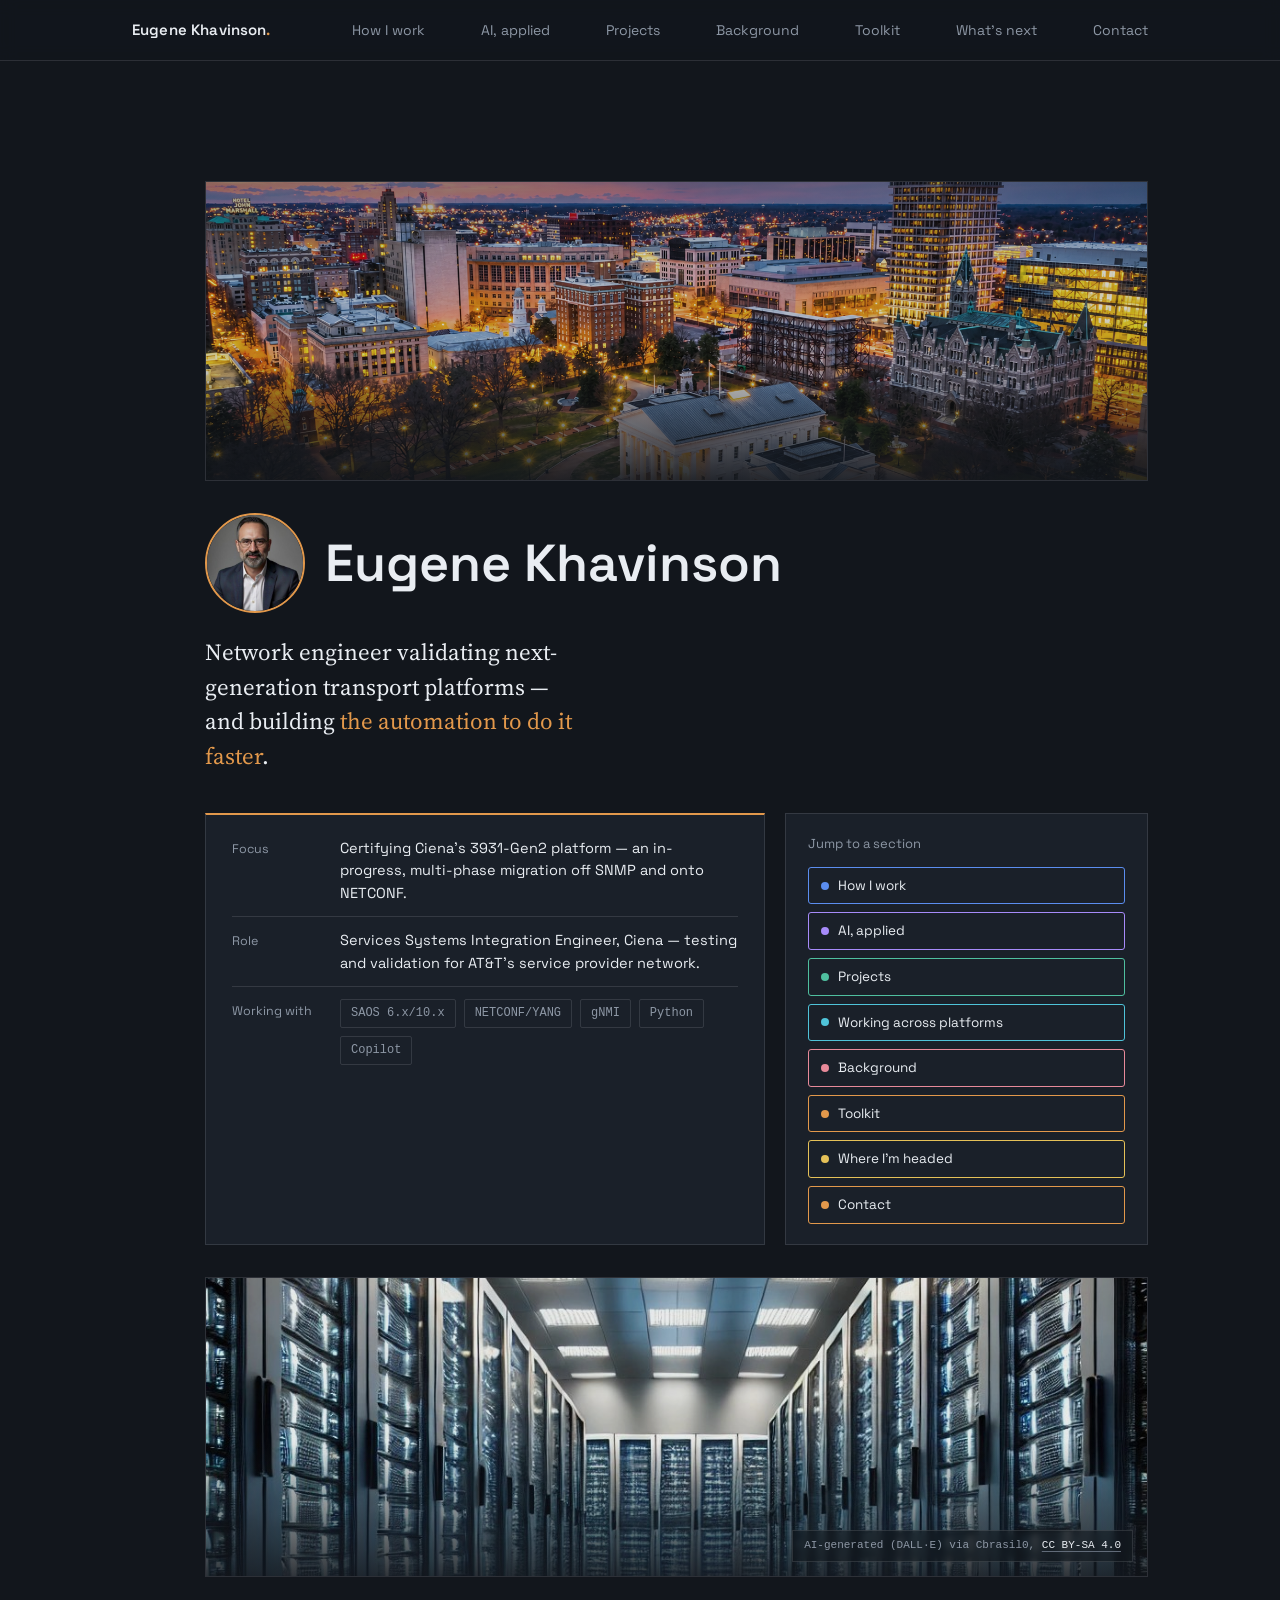
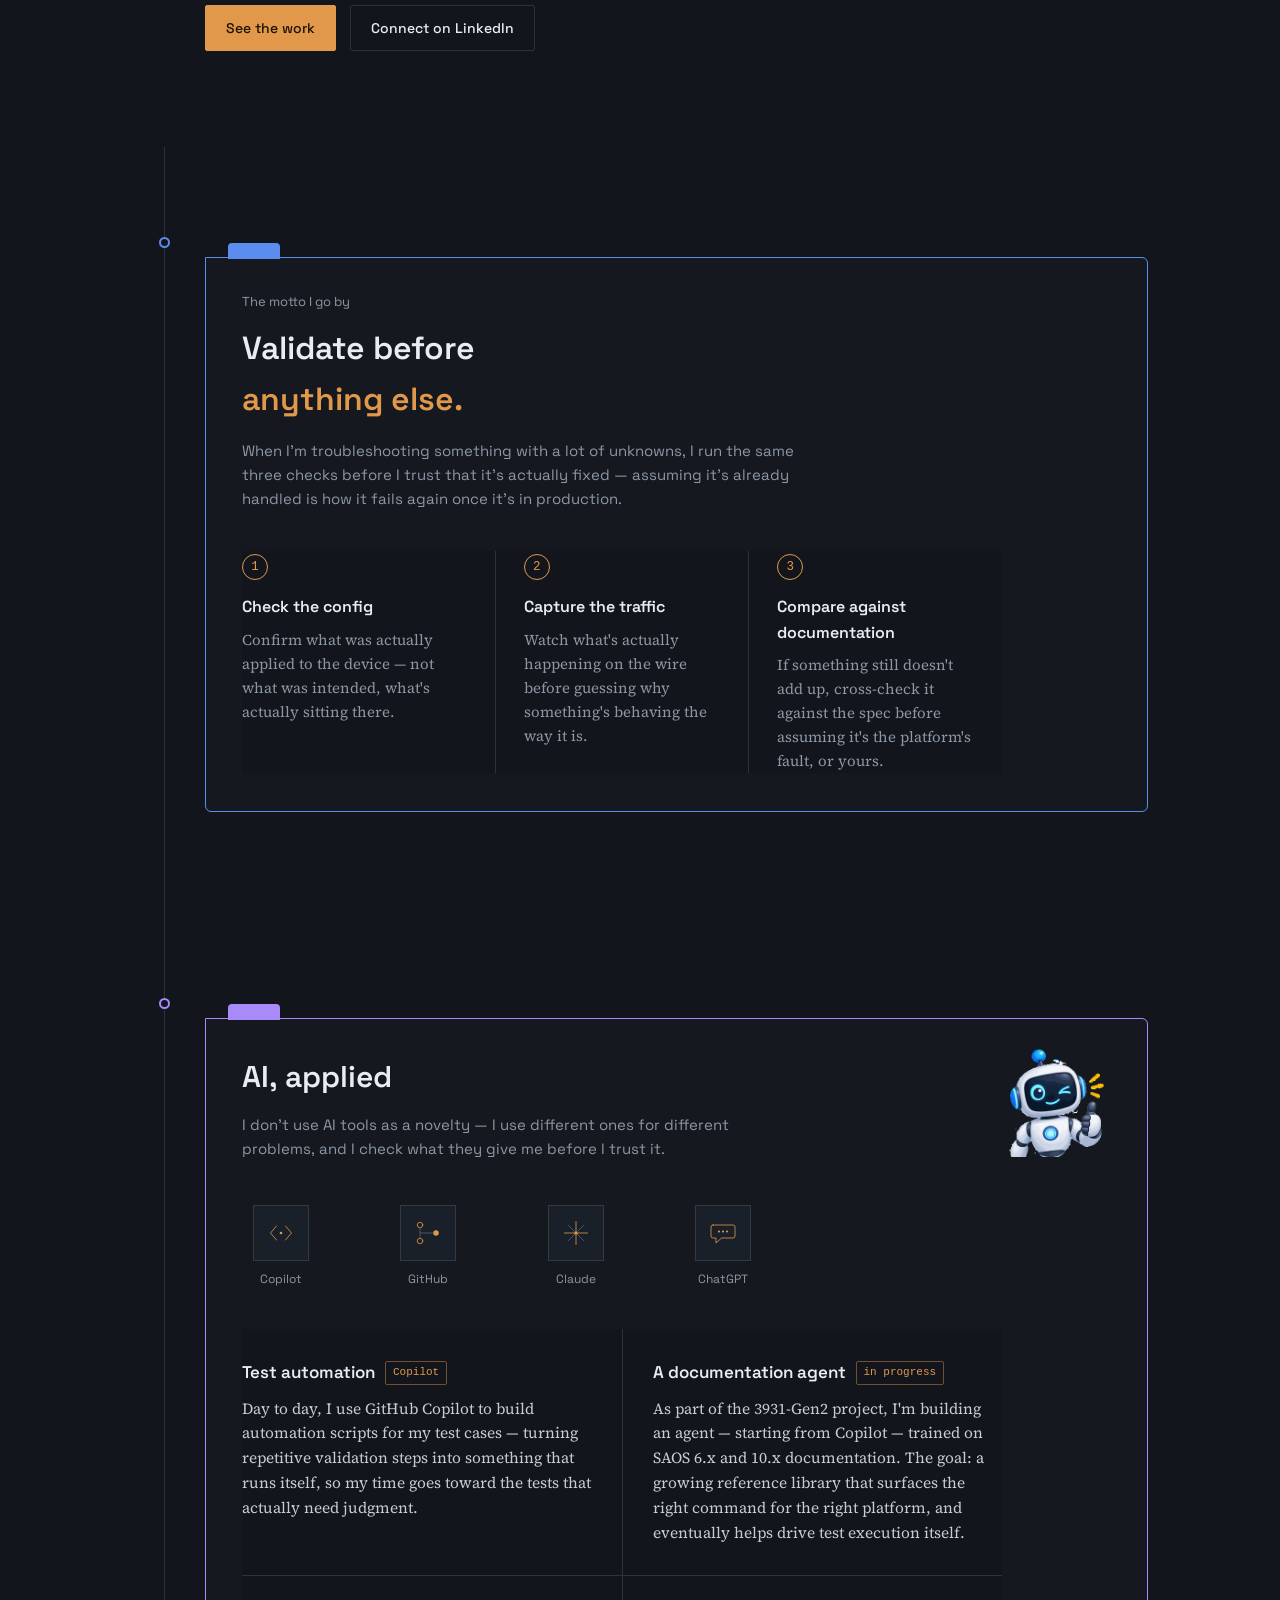
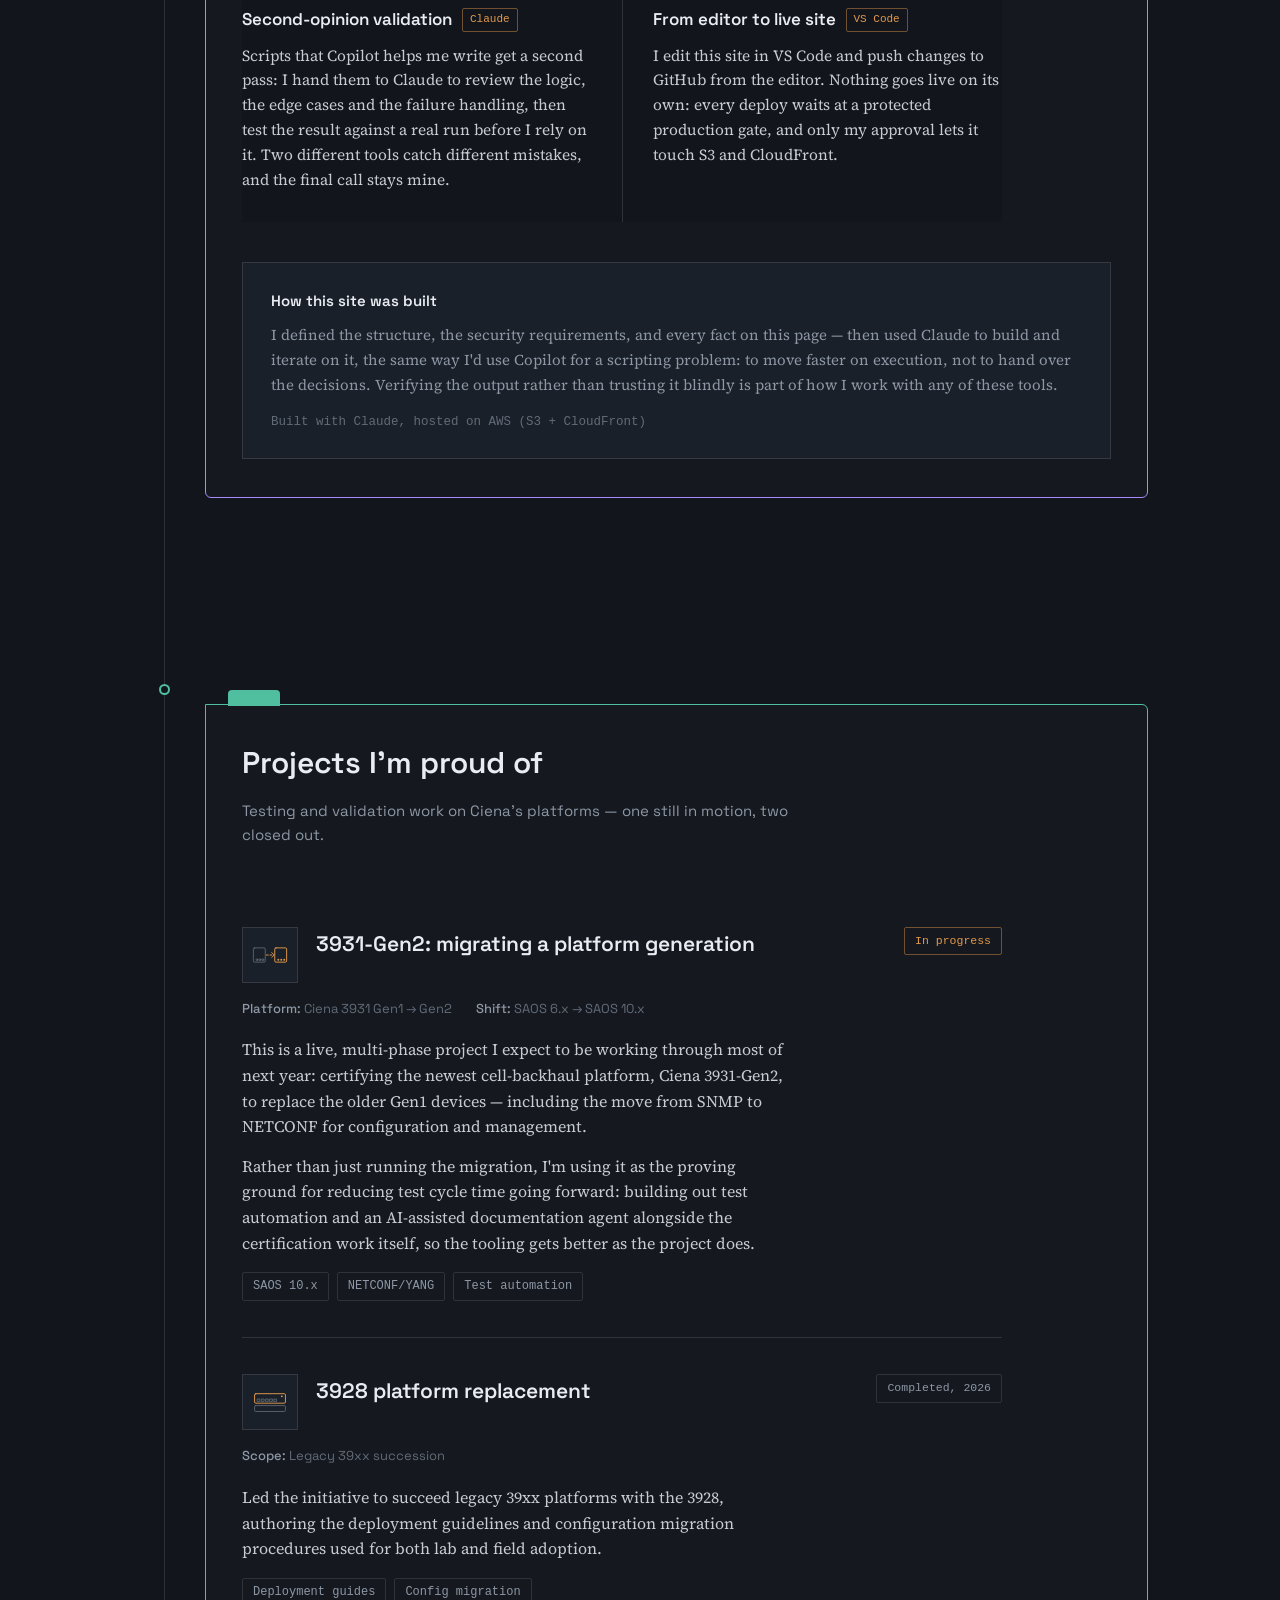
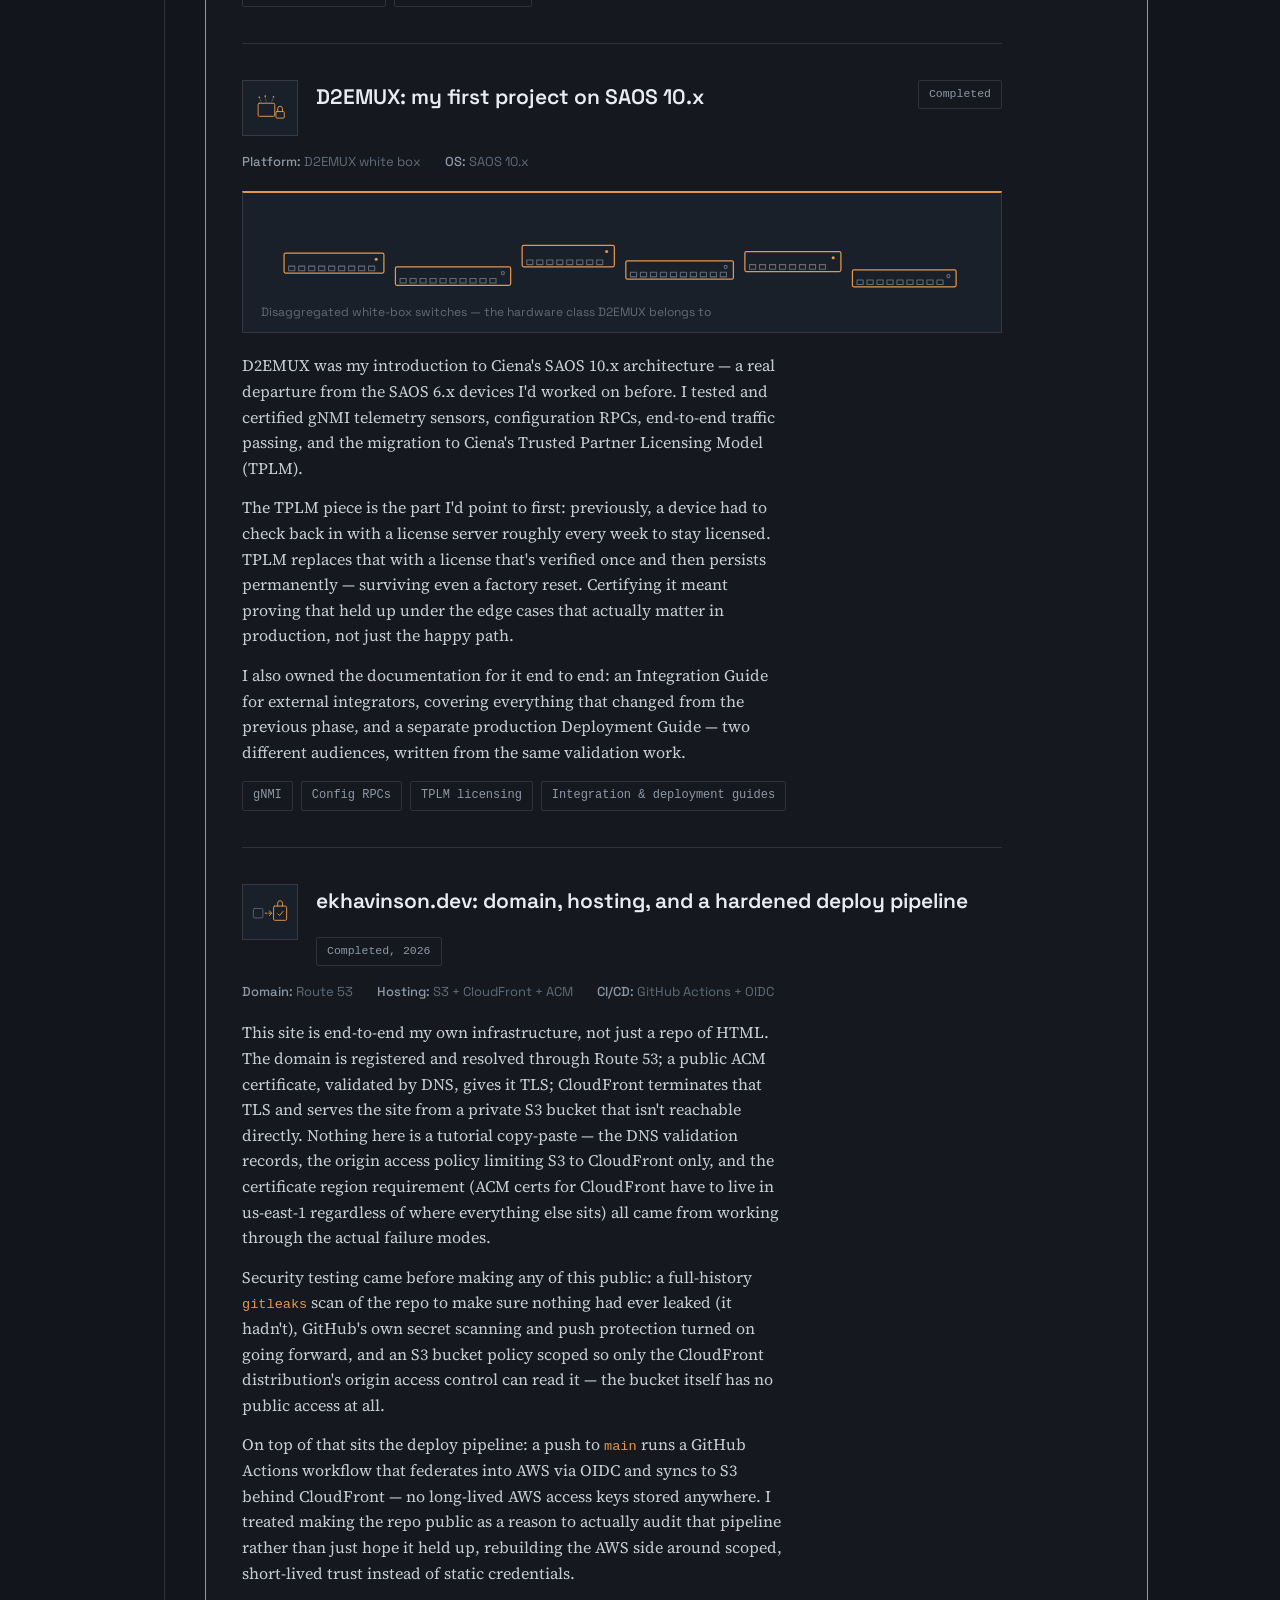
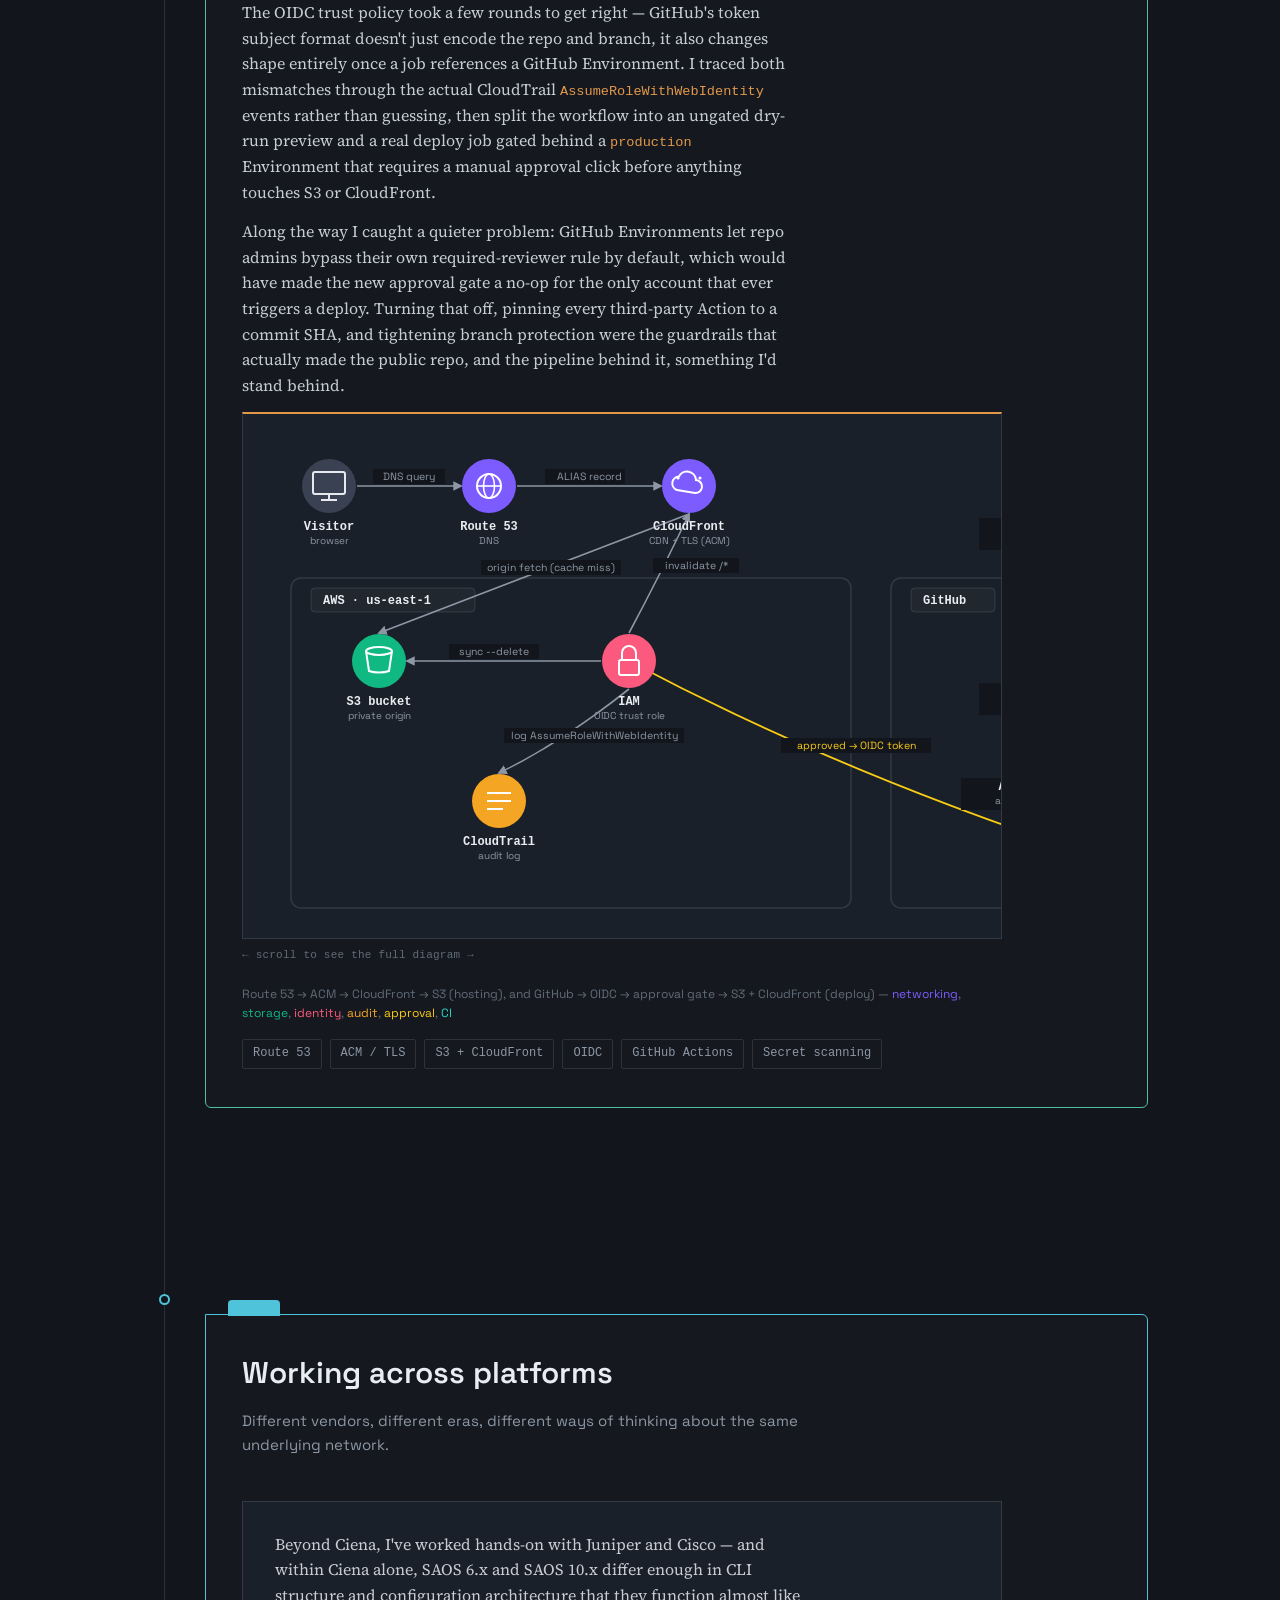
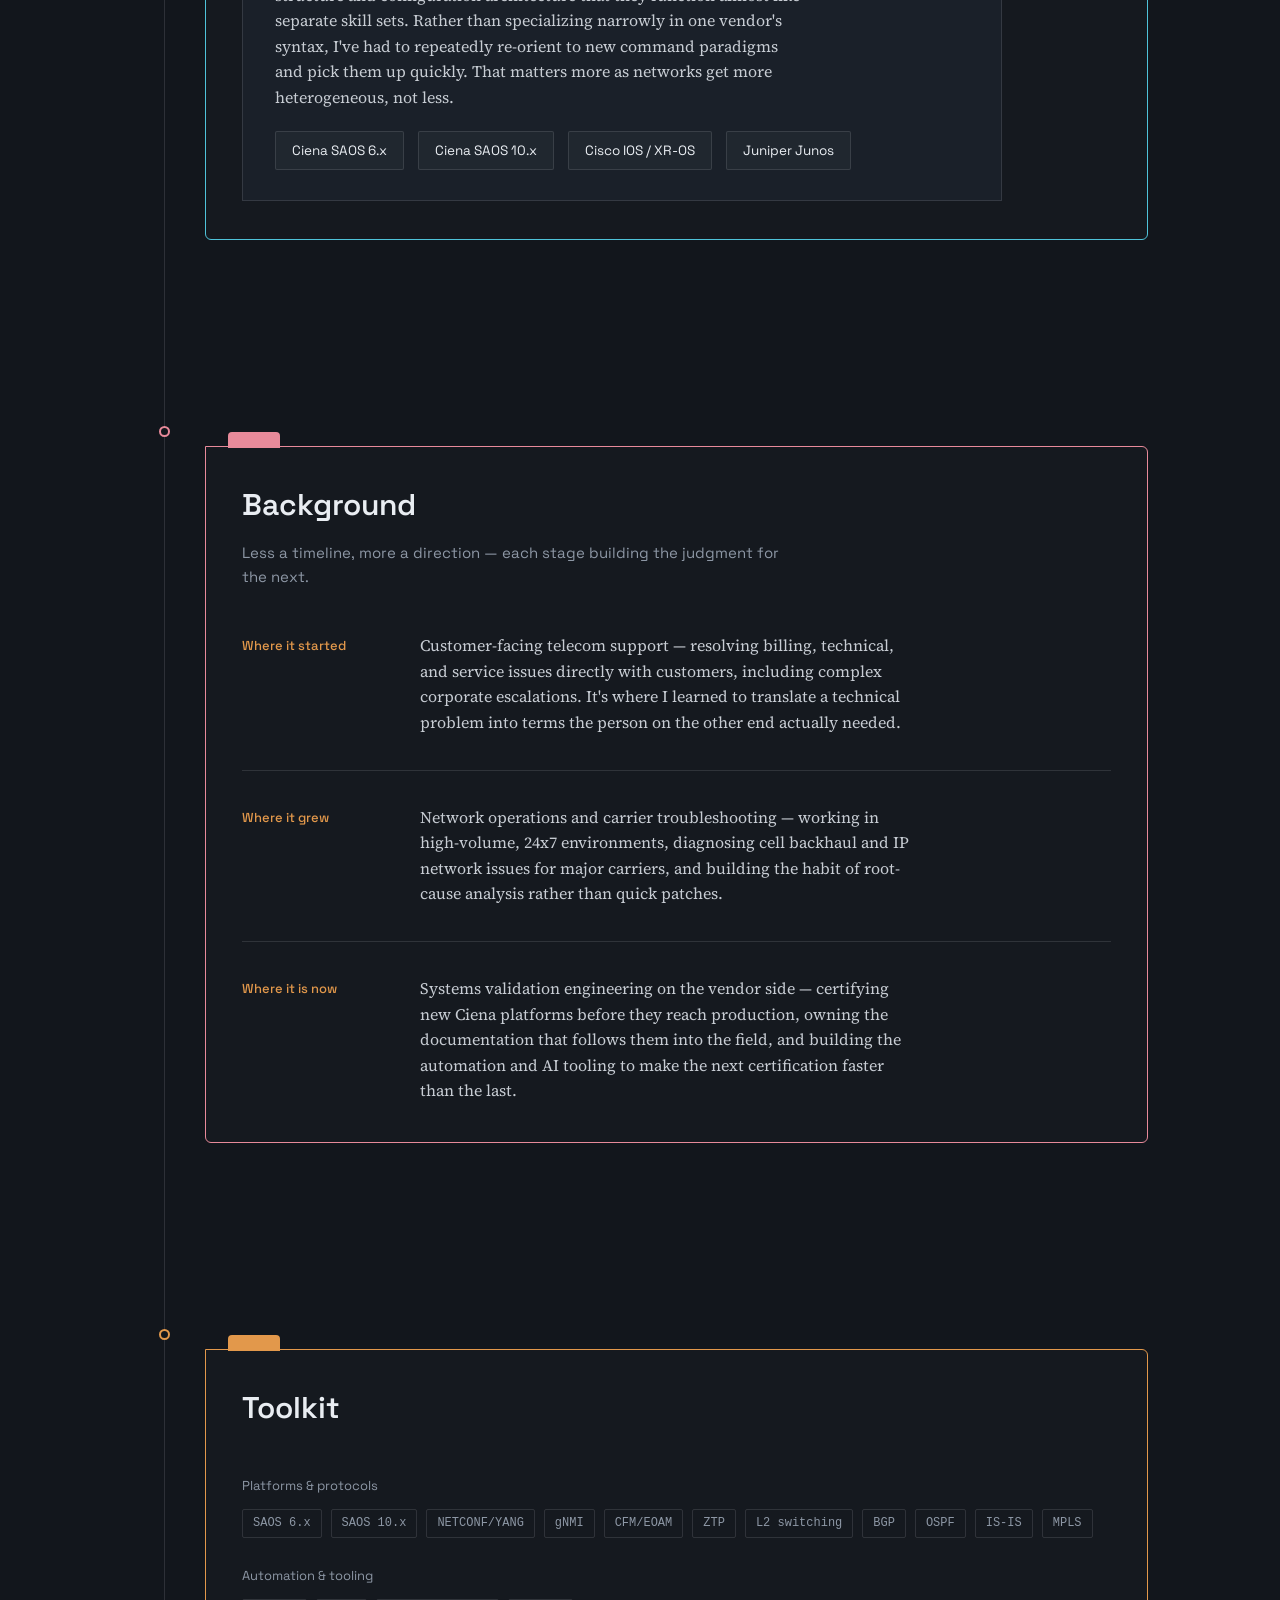
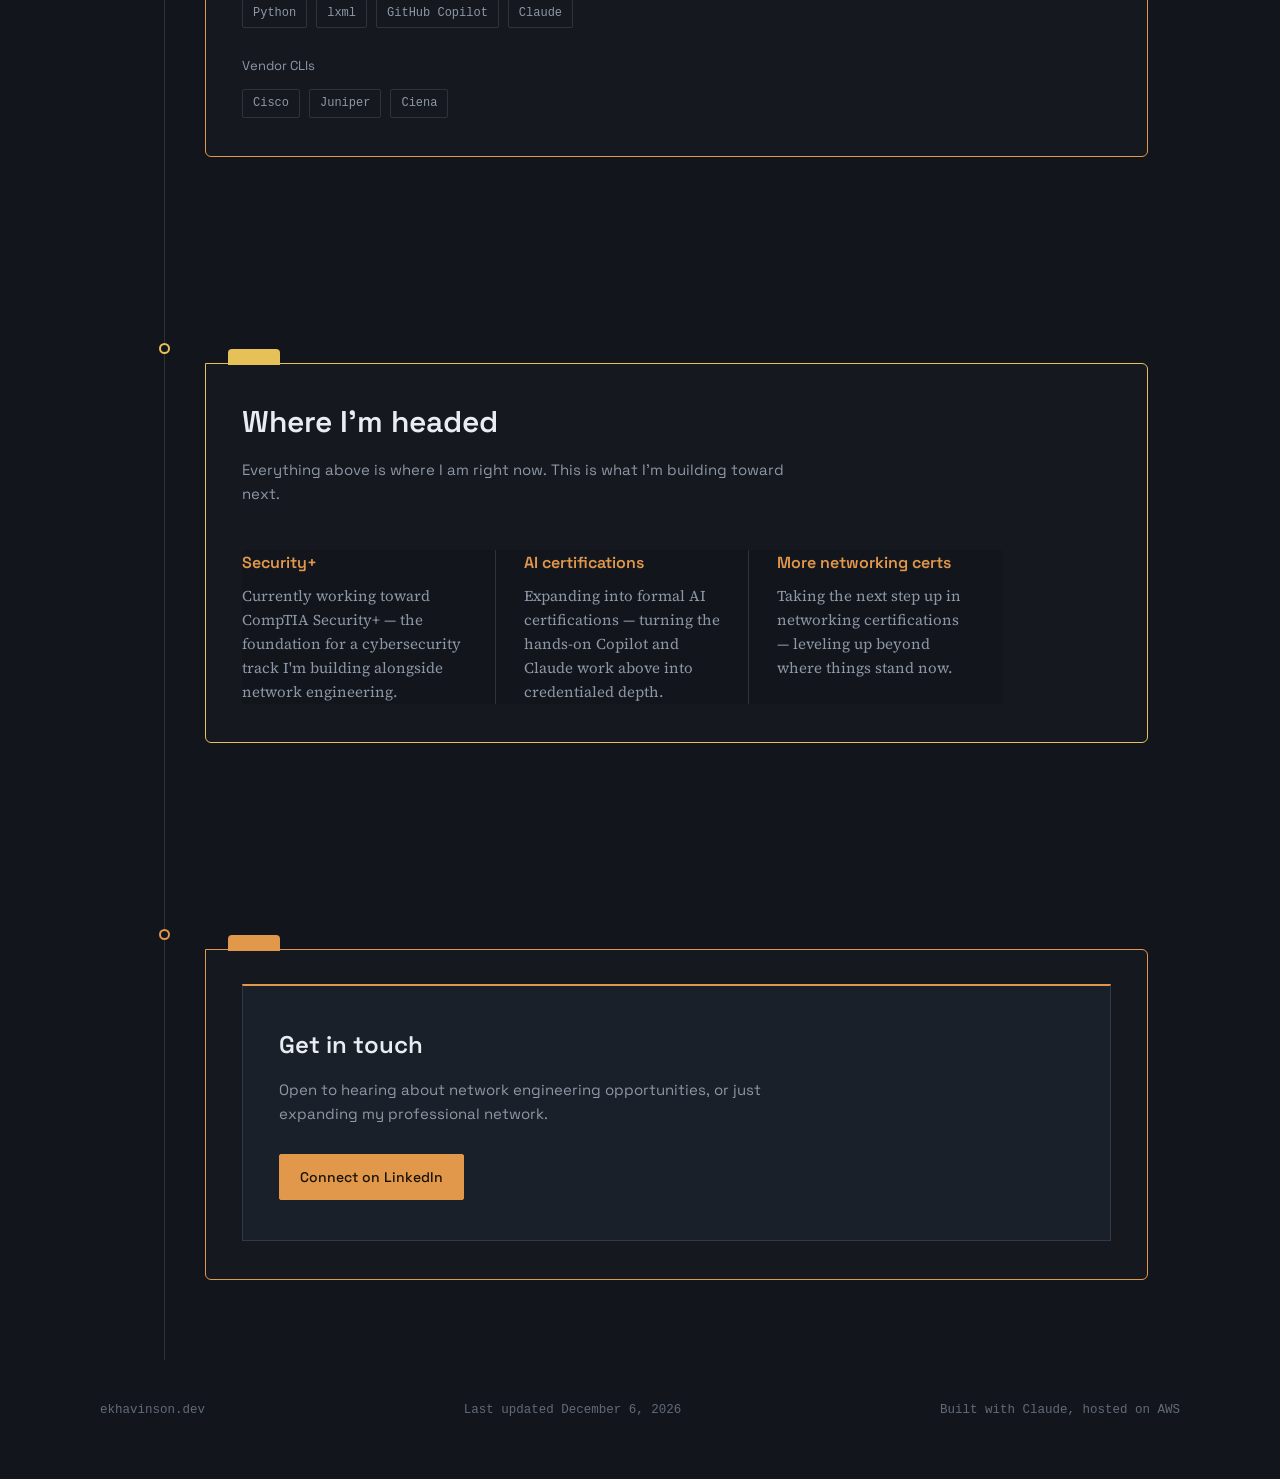
==== commit bf5ed946: "Add validation and workflow cards to AI section" ====
--- a/site/index.html
+++ b/site/index.html
@@ -205,6 +205,14 @@
       <div class="ai-card">
         <h3>A documentation agent <span class="tag">in progress</span></h3>
         <p>As part of the 3931-Gen2 project, I'm building an agent — starting from Copilot — trained on SAOS 6.x and 10.x documentation. The goal: a growing reference library that surfaces the right command for the right platform, and eventually helps drive test execution itself.</p>
+      </div>
+      <div class="ai-card">
+        <h3>Second-opinion validation <span class="tag">Claude</span></h3>
+        <p>Scripts that Copilot helps me write get a second pass: I hand them to Claude to review the logic, the edge cases and the failure handling, then test the result against a real run before I rely on it. Two different tools catch different mistakes, and the final call stays mine.</p>
+      </div>
+      <div class="ai-card">
+        <h3>From editor to live site <span class="tag">VS Code</span></h3>
+        <p>I edit this site in VS Code and push changes to GitHub from the editor. Nothing goes live on its own: every deploy waits at a protected production gate, and only my approval lets it touch S3 and CloudFront.</p>
       </div>
     </div>
 
